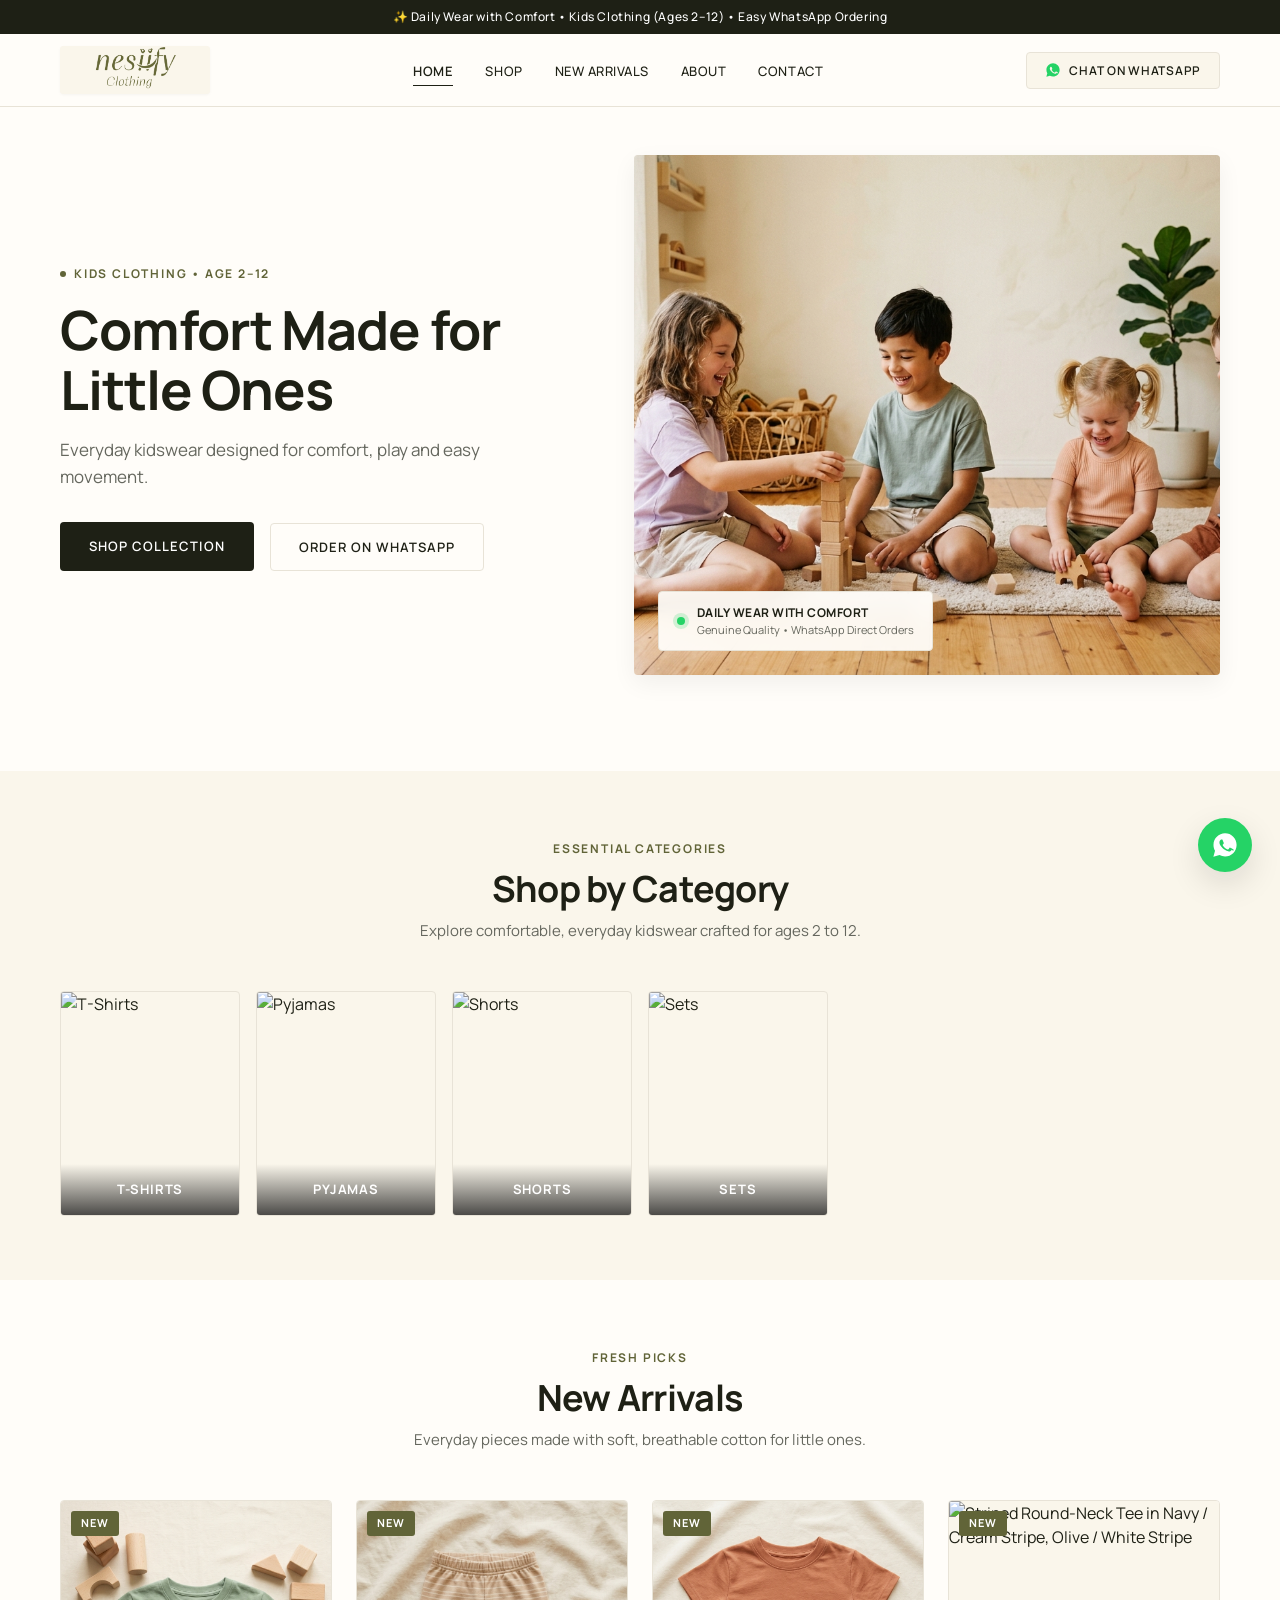
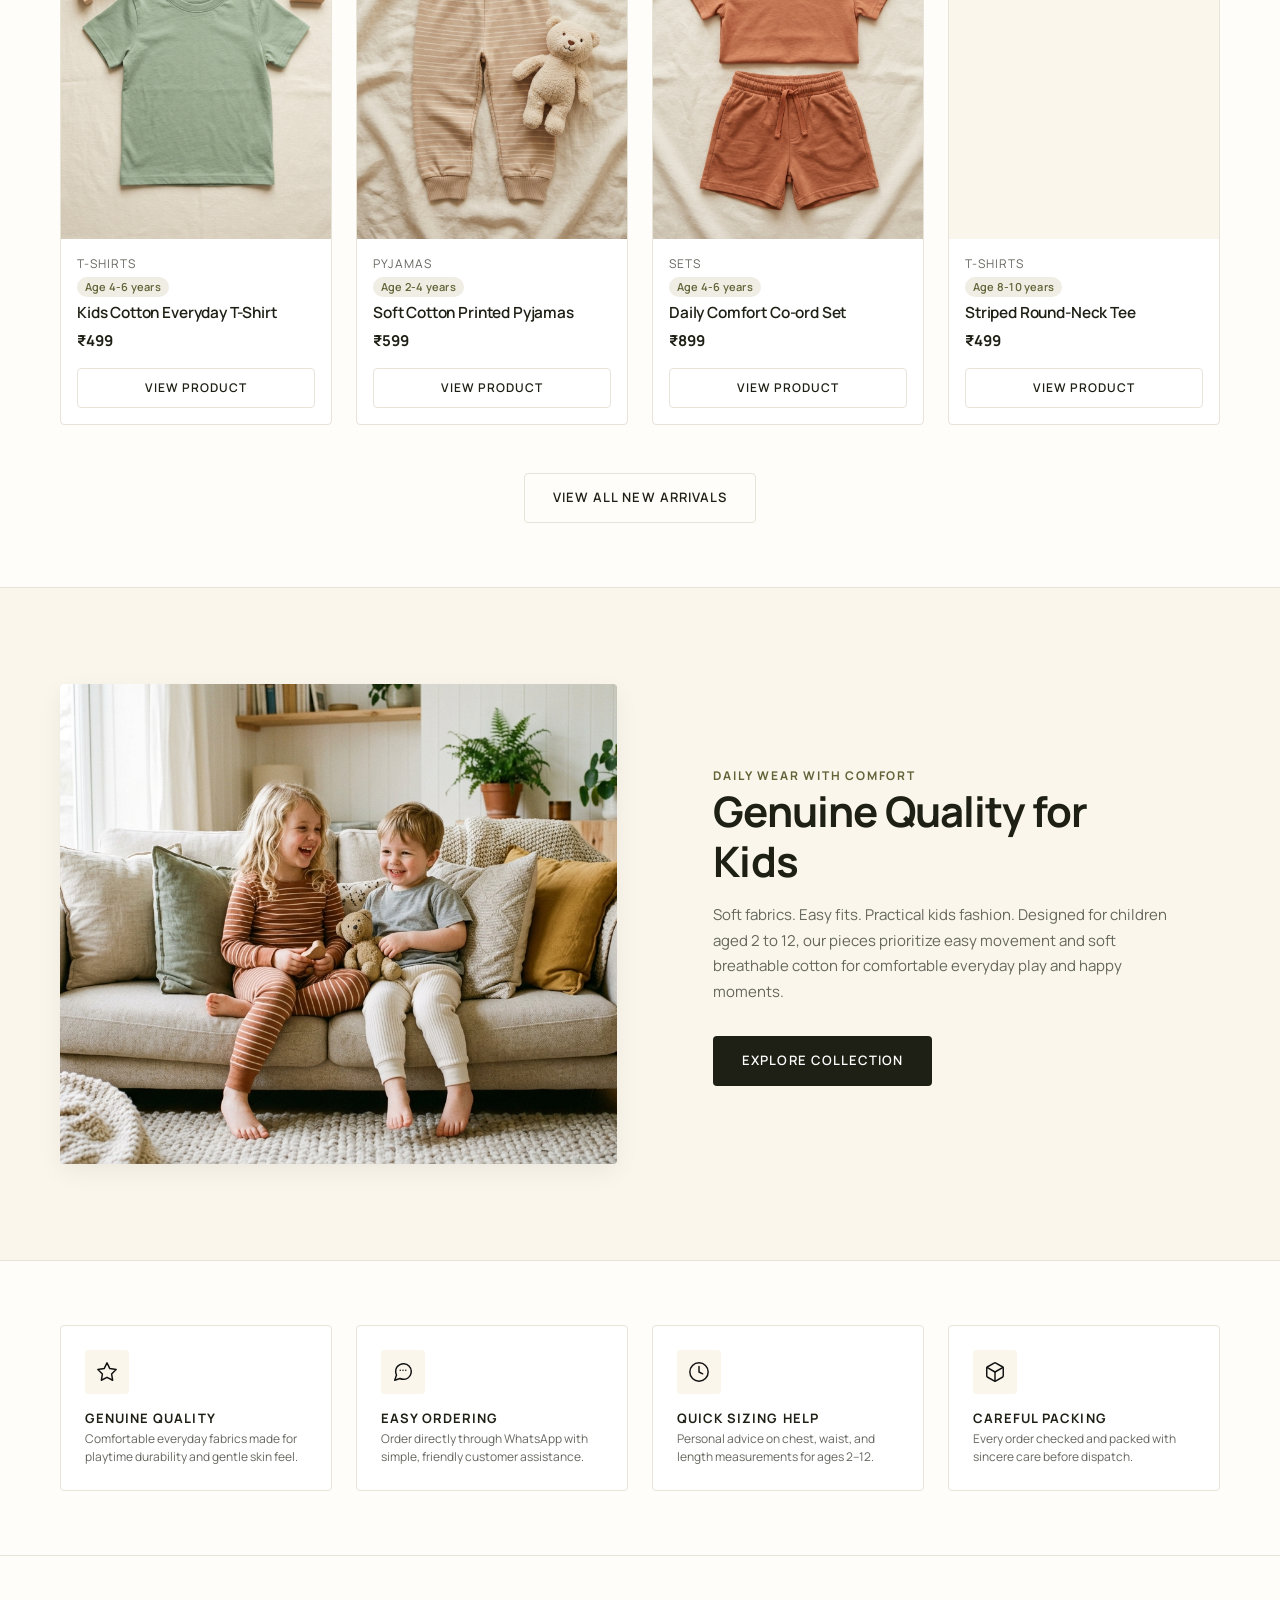
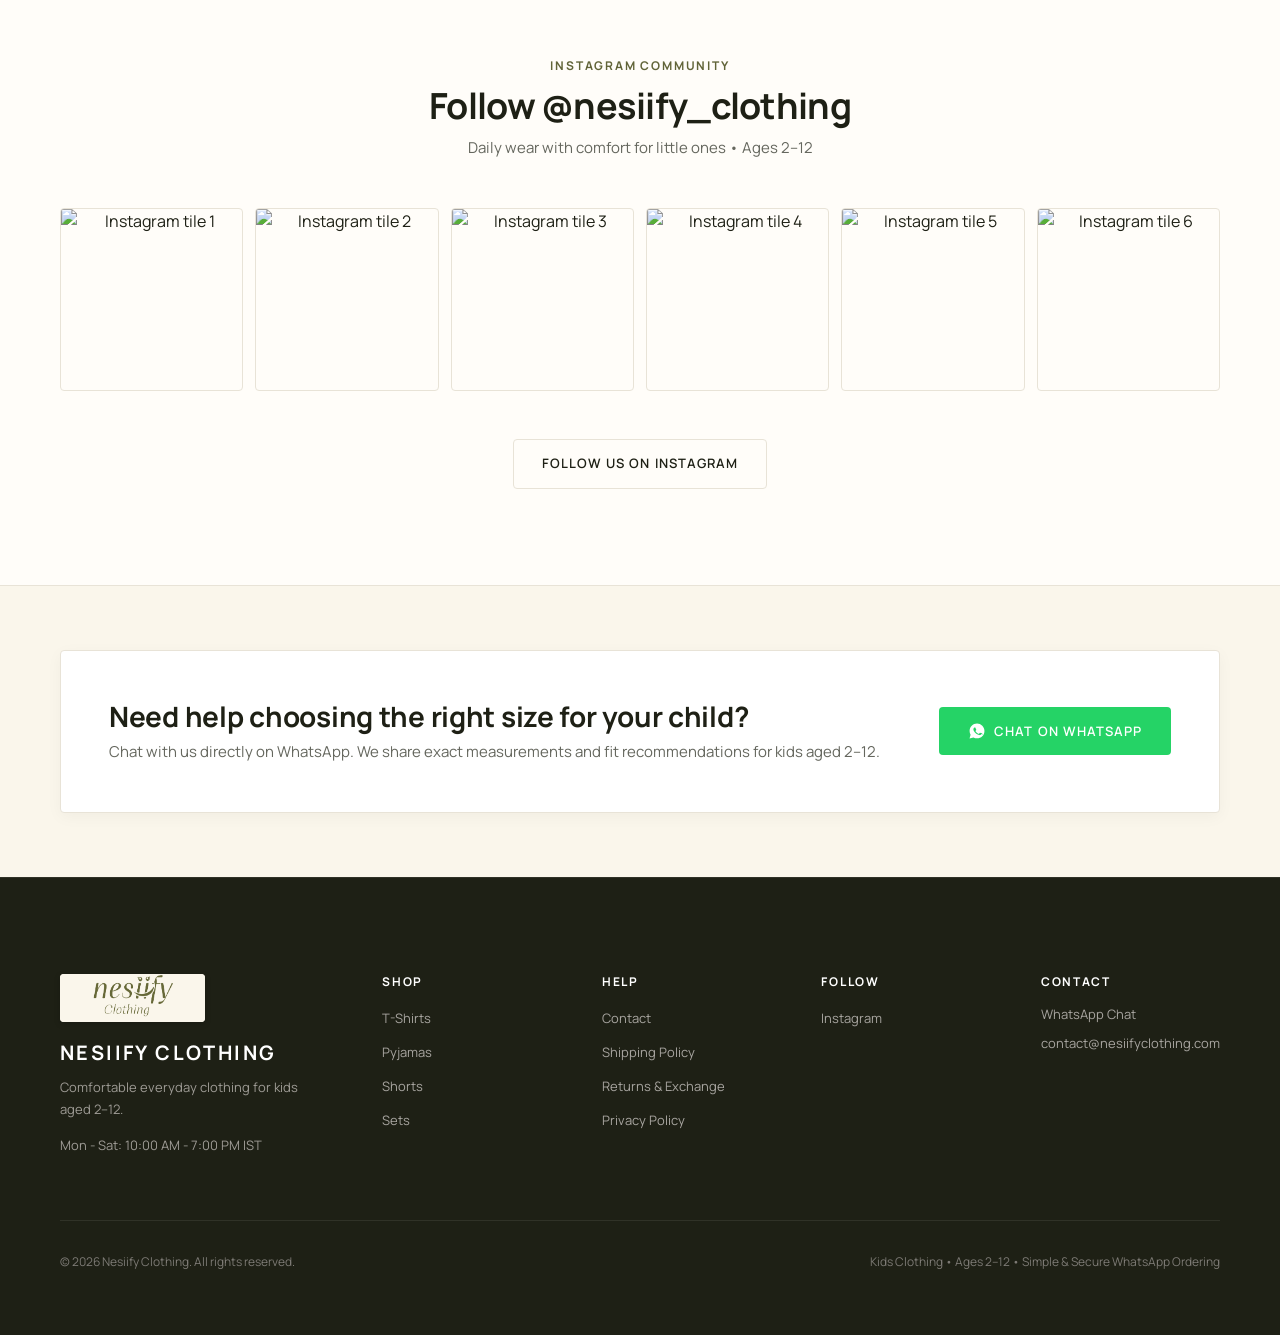
==== index.html @ 8a180c03 "Initial commit" ====
<!DOCTYPE html>
<html lang="en">
<head>
  <meta charset="UTF-8">
  <meta name="viewport" content="width=device-width, initial-scale=1.0">
  <title>Nesiify Clothing | Kids Clothing for Ages 2–12</title>
  <meta name="description" content="Comfortable everyday clothing for kids aged 2–12. Shop genuine quality T-Shirts, Pyjamas, Shorts, and Sets designed for comfort, play, and easy movement with direct WhatsApp ordering.">
  
  <!-- Open Graph -->
  <meta property="og:title" content="Nesiify Clothing | Kids Clothing for Ages 2–12">
  <meta property="og:description" content="Daily wear with comfort. Everyday kidswear designed for comfort, play and easy movement.">
  <meta property="og:type" content="website">
  
  <link rel="icon" type="image/jpeg" href="assets/logo/nesiify_logo.jpeg">

  <!-- Google Fonts: Manrope -->
  <link rel="preconnect" href="https://fonts.googleapis.com">
  <link rel="preconnect" href="https://fonts.gstatic.com" crossorigin>
  <link href="https://fonts.googleapis.com/css2?family=Manrope:wght@400;500;600;700;800&display=swap" rel="stylesheet">

  <!-- Stylesheets -->
  <link rel="stylesheet" href="css/variables.css">
  <link rel="stylesheet" href="css/global.css">
  <link rel="stylesheet" href="css/navbar.css">
  <link rel="stylesheet" href="css/hero.css">
  <link rel="stylesheet" href="css/products.css">
  <link rel="stylesheet" href="css/footer.css">
  <link rel="stylesheet" href="css/responsive.css">
</head>
<body>
  <!-- Accessibility Skip Link -->
  <a href="#mainContent" class="skip-link">Skip to main content</a>

  <!-- SECTION 1 — ANNOUNCEMENT BAR -->
  <aside class="announcement-bar" aria-label="Announcement">
    <span>✨ Daily Wear with Comfort &bull; Kids Clothing (Ages 2–12) &bull; Easy WhatsApp Ordering</span>
  </aside>

  <!-- SECTION 2 — NAVBAR -->
  <header class="site-header">
    <div class="container navbar">
      <a href="index.html" class="brand-logo" aria-label="Nesiify Clothing Home">
        <div class="brand-logo-wrapper">
          <img src="assets/logo/nesiify_logo.jpeg" alt="Nesiify Clothing Logo" class="brand-logo-img">
        </div>
      </a>

      <!-- Desktop Navigation Links -->
      <nav aria-label="Primary Navigation">
        <ul class="nav-links">
          <li><a href="index.html" class="nav-link is-active">Home</a></li>
          <li><a href="shop.html" class="nav-link">Shop</a></li>
          <li><a href="shop.html?category=new-arrivals" class="nav-link">New Arrivals</a></li>
          <li><a href="about.html" class="nav-link">About</a></li>
          <li><a href="contact.html" class="nav-link">Contact</a></li>
        </ul>
      </nav>

      <!-- Desktop WhatsApp Action Button -->
      <div class="nav-actions">
        <button type="button" class="nav-wa-btn btn-whatsapp-chat" data-whatsapp-msg="Hi! I would like to inquire about Nesiify Clothing kidswear collection." aria-label="Chat on WhatsApp">
          <svg viewBox="0 0 24 24" aria-hidden="true"><path d="M12.04 2c-5.46 0-9.91 4.45-9.91 9.91 0 1.75.46 3.45 1.32 4.95L2.05 22l5.25-1.38c1.45.79 3.08 1.21 4.74 1.21 5.46 0 9.91-4.45 9.91-9.91 0-2.65-1.03-5.14-2.9-7.01A9.816 9.816 0 0 0 12.04 2zm5.8 14.15c-.24.68-1.2 1.25-1.72 1.33-.48.07-1.1.1-3.21-.78-2.69-1.12-4.43-3.84-4.57-4.02-.13-.18-1.1-1.46-1.1-2.79 0-1.33.7-1.98.95-2.25.24-.26.54-.33.72-.33.18 0 .36 0 .52.01.17.01.4.06.61.56.24.58.82 2 .89 2.15.07.15.11.33.02.53-.1.19-.15.31-.3.48-.15.18-.31.39-.44.52-.15.15-.31.31-.13.62.18.31.78 1.29 1.68 2.09 1.15 1.03 2.13 1.35 2.43 1.5.3.15.48.13.66-.08.18-.21.78-.91.99-1.22.21-.31.42-.26.7-.16.29.1 1.83.86 2.14 1.02.31.15.52.23.6.36.07.12.07.72-.17 1.4z"/></svg>
          <span>Chat on WhatsApp</span>
        </button>

        <!-- Mobile Hamburger Toggle Button -->
        <button type="button" class="mobile-menu-toggle" aria-label="Open mobile menu" aria-expanded="false">
          <span class="hamburger-line"></span>
          <span class="hamburger-line"></span>
          <span class="hamburger-line"></span>
        </button>
      </div>
    </div>
  </header>

  <!-- Mobile Drawer Overlay & Menu -->
  <div class="mobile-drawer-overlay"></div>
  <div class="mobile-drawer" role="dialog" aria-modal="true" aria-label="Mobile Navigation">
    <div class="mobile-drawer-header">
      <div class="brand-logo-wrapper">
        <img src="assets/logo/nesiify_logo.jpeg" alt="Nesiify Clothing Logo" class="brand-logo-img">
      </div>
      <button type="button" class="mobile-drawer-close" aria-label="Close menu">&times;</button>
    </div>
    <ul class="mobile-nav-links">
      <li><a href="index.html" class="mobile-nav-link is-active">Home</a></li>
      <li><a href="shop.html" class="mobile-nav-link">Shop Collection</a></li>
      <li><a href="shop.html?category=new-arrivals" class="mobile-nav-link">New Arrivals</a></li>
      <li><a href="about.html" class="mobile-nav-link">About Us</a></li>
      <li><a href="contact.html" class="mobile-nav-link">Contact</a></li>
      <li><a href="policies/shipping.html" class="mobile-nav-link" style="font-size: 14px; color: var(--color-text-secondary);">Shipping Policy</a></li>
      <li><a href="policies/returns.html" class="mobile-nav-link" style="font-size: 14px; color: var(--color-text-secondary);">Returns & Exchanges</a></li>
    </ul>
    <div class="mobile-drawer-footer">
      <button type="button" class="btn btn-whatsapp btn-whatsapp-chat" style="width: 100%;" data-whatsapp-msg="Hi! I have a question about Nesiify Clothing kidswear collection.">
        <svg viewBox="0 0 24 24" aria-hidden="true" style="width:18px;height:18px;fill:currentColor;"><path d="M12.04 2c-5.46 0-9.91 4.45-9.91 9.91 0 1.75.46 3.45 1.32 4.95L2.05 22l5.25-1.38c1.45.79 3.08 1.21 4.74 1.21 5.46 0 9.91-4.45 9.91-9.91 0-2.65-1.03-5.14-2.9-7.01A9.816 9.816 0 0 0 12.04 2zm5.8 14.15c-.24.68-1.2 1.25-1.72 1.33-.48.07-1.1.1-3.21-.78-2.69-1.12-4.43-3.84-4.57-4.02-.13-.18-1.1-1.46-1.1-2.79 0-1.33.7-1.98.95-2.25.24-.26.54-.33.72-.33.18 0 .36 0 .52.01.17.01.4.06.61.56.24.58.82 2 .89 2.15.07.15.11.33.02.53-.1.19-.15.31-.3.48-.15.18-.31.39-.44.52-.15.15-.31.31-.13.62.18.31.78 1.29 1.68 2.09 1.15 1.03 2.13 1.35 2.43 1.5.3.15.48.13.66-.08.18-.21.78-.91.99-1.22.21-.31.42-.26.7-.16.29.1 1.83.86 2.14 1.02.31.15.52.23.6.36.07.12.07.72-.17 1.4z"/></svg>
        <span>CHAT ON WHATSAPP</span>
      </button>
    </div>
  </div>

  <main id="mainContent" class="main-content">
    <!-- SECTION 3 — HERO -->
    <section class="hero-section">
      <div class="container hero-grid">
        <div class="hero-content">
          <div class="hero-tag">
            <span class="hero-tag-dot"></span>
            <span>Kids Clothing &bull; Age 2–12</span>
          </div>
          <h1 class="hero-title">Comfort Made for Little Ones</h1>
          <p class="hero-subtitle">Everyday kidswear designed for comfort, play and easy movement.</p>
          <div class="hero-cta-group">
            <a href="shop.html" class="btn btn-primary" id="heroShopBtn">SHOP COLLECTION</a>
            <button type="button" class="btn btn-secondary btn-whatsapp-chat" data-whatsapp-msg="Hi! I am interested in Nesiify Clothing kidswear collection and would love to check availability." id="heroWhatsAppBtn">ORDER ON WHATSAPP</button>
          </div>
        </div>
        <div class="hero-image-wrapper">
          <img src="assets/banners/hero-banner.jpg" alt="Happy kids wearing comfortable everyday cotton clothing" width="800" height="520">
          <div class="hero-badge-overlay">
            <span class="badge-dot"></span>
            <div>
              <div class="badge-text-bold">Daily Wear with Comfort</div>
              <div class="badge-text-sub">Genuine Quality &bull; WhatsApp Direct Orders</div>
            </div>
          </div>
        </div>
      </div>
    </section>

    <!-- SECTION 4 — SHOP BY CATEGORY -->
    <section class="section section-secondary" id="categoriesSection">
      <div class="container">
        <div class="section-header">
          <span class="section-tag">Essential Categories</span>
          <h2 class="section-title">Shop by Category</h2>
          <p class="section-subtitle">Explore comfortable, everyday kidswear crafted for ages 2 to 12.</p>
        </div>
        <div class="category-grid">
          <a href="shop.html?category=t-shirts" class="category-card" aria-label="Shop T-Shirts">
            <img src="assets/categories/t-shirts.svg" alt="T-Shirts" loading="lazy" width="300" height="375">
            <div class="category-card-overlay">
              <span class="category-card-title">T-Shirts</span>
            </div>
          </a>
          <a href="shop.html?category=pyjamas" class="category-card" aria-label="Shop Pyjamas">
            <img src="assets/categories/pyjamas.svg" alt="Pyjamas" loading="lazy" width="300" height="375">
            <div class="category-card-overlay">
              <span class="category-card-title">Pyjamas</span>
            </div>
          </a>
          <a href="shop.html?category=shorts" class="category-card" aria-label="Shop Shorts">
            <img src="assets/categories/shorts.svg" alt="Shorts" loading="lazy" width="300" height="375">
            <div class="category-card-overlay">
              <span class="category-card-title">Shorts</span>
            </div>
          </a>
          <a href="shop.html?category=sets" class="category-card" aria-label="Shop Sets">
            <img src="assets/categories/sets.svg" alt="Sets" loading="lazy" width="300" height="375">
            <div class="category-card-overlay">
              <span class="category-card-title">Sets</span>
            </div>
          </a>
        </div>
      </div>
    </section>

    <!-- SECTION 5 — NEW ARRIVALS -->
    <section class="section" id="newArrivalsSection">
      <div class="container">
        <div class="section-header">
          <span class="section-tag">Fresh Picks</span>
          <h2 class="section-title">New Arrivals</h2>
          <p class="section-subtitle">Everyday pieces made with soft, breathable cotton for little ones.</p>
        </div>
        <div class="products-grid" id="homeNewArrivalsGrid">
          <!-- Dynamically populated from products.json -->
        </div>
        <div style="text-align: center; margin-top: var(--space-2xl);">
          <a href="shop.html?category=new-arrivals" class="btn btn-secondary">VIEW ALL NEW ARRIVALS</a>
        </div>
      </div>
    </section>

    <!-- SECTION 6 — FEATURED COLLECTION -->
    <section class="featured-collection-section">
      <div class="container featured-editorial-grid">
        <div class="featured-image-container">
          <img src="assets/banners/featured-banner.jpg" alt="Children relaxing comfortably in cozy cotton kidswear" loading="lazy" width="700" height="480">
        </div>
        <div class="featured-content">
          <span class="featured-tag">Daily Wear with Comfort</span>
          <h2 class="featured-title">Genuine Quality for Kids</h2>
          <p class="featured-desc">Soft fabrics. Easy fits. Practical kids fashion. Designed for children aged 2 to 12, our pieces prioritize easy movement and soft breathable cotton for comfortable everyday play and happy moments.</p>
          <a href="shop.html" class="btn btn-primary">EXPLORE COLLECTION</a>
        </div>
      </div>
    </section>

    <!-- SECTION 7 — WHY CHOOSE US -->
    <section class="benefits-section">
      <div class="container">
        <div class="benefits-grid">
          <div class="benefit-card">
            <div class="benefit-icon-wrapper">
              <img src="assets/icons/quality.svg" alt="Quality icon" loading="lazy" width="22" height="22">
            </div>
            <h3 class="benefit-title">GENUINE QUALITY</h3>
            <p class="benefit-text">Comfortable everyday fabrics made for playtime durability and gentle skin feel.</p>
          </div>
          <div class="benefit-card">
            <div class="benefit-icon-wrapper">
              <img src="assets/icons/ordering.svg" alt="Easy ordering icon" loading="lazy" width="22" height="22">
            </div>
            <h3 class="benefit-title">EASY ORDERING</h3>
            <p class="benefit-text">Order directly through WhatsApp with simple, friendly customer assistance.</p>
          </div>
          <div class="benefit-card">
            <div class="benefit-icon-wrapper">
              <img src="assets/icons/response.svg" alt="Fast response icon" loading="lazy" width="22" height="22">
            </div>
            <h3 class="benefit-title">QUICK SIZING HELP</h3>
            <p class="benefit-text">Personal advice on chest, waist, and length measurements for ages 2–12.</p>
          </div>
          <div class="benefit-card">
            <div class="benefit-icon-wrapper">
              <img src="assets/icons/packing.svg" alt="Careful packing icon" loading="lazy" width="22" height="22">
            </div>
            <h3 class="benefit-title">CAREFUL PACKING</h3>
            <p class="benefit-text">Every order checked and packed with sincere care before dispatch.</p>
          </div>
        </div>
      </div>
    </section>

    <!-- SECTION 8 — INSTAGRAM -->
    <section class="instagram-section">
      <div class="container">
        <div class="section-header">
          <span class="section-tag">Instagram Community</span>
          <h2 class="section-title">Follow @nesiify_clothing</h2>
          <p class="section-subtitle">Daily wear with comfort for little ones &bull; Ages 2–12</p>
        </div>
        <div class="instagram-grid">
          <a href="#" class="instagram-item" data-config="instagramUrl" aria-label="Instagram post 1">
            <img src="assets/instagram/ig-1.jpg" alt="Instagram tile 1" loading="lazy" width="200" height="200">
            <div class="instagram-overlay">
              <svg viewBox="0 0 24 24" fill="none" stroke="currentColor" stroke-width="2"><rect x="2" y="2" width="20" height="20" rx="5"/><circle cx="12" cy="12" r="4"/><circle cx="17.5" cy="6.5" r="1.5"/></svg>
            </div>
          </a>
          <a href="#" class="instagram-item" data-config="instagramUrl" aria-label="Instagram post 2">
            <img src="assets/instagram/ig-2.jpg" alt="Instagram tile 2" loading="lazy" width="200" height="200">
            <div class="instagram-overlay">
              <svg viewBox="0 0 24 24" fill="none" stroke="currentColor" stroke-width="2"><rect x="2" y="2" width="20" height="20" rx="5"/><circle cx="12" cy="12" r="4"/><circle cx="17.5" cy="6.5" r="1.5"/></svg>
            </div>
          </a>
          <a href="#" class="instagram-item" data-config="instagramUrl" aria-label="Instagram post 3">
            <img src="assets/instagram/ig-3.jpg" alt="Instagram tile 3" loading="lazy" width="200" height="200">
            <div class="instagram-overlay">
              <svg viewBox="0 0 24 24" fill="none" stroke="currentColor" stroke-width="2"><rect x="2" y="2" width="20" height="20" rx="5"/><circle cx="12" cy="12" r="4"/><circle cx="17.5" cy="6.5" r="1.5"/></svg>
            </div>
          </a>
          <a href="#" class="instagram-item" data-config="instagramUrl" aria-label="Instagram post 4">
            <img src="assets/instagram/ig-4.jpg" alt="Instagram tile 4" loading="lazy" width="200" height="200">
            <div class="instagram-overlay">
              <svg viewBox="0 0 24 24" fill="none" stroke="currentColor" stroke-width="2"><rect x="2" y="2" width="20" height="20" rx="5"/><circle cx="12" cy="12" r="4"/><circle cx="17.5" cy="6.5" r="1.5"/></svg>
            </div>
          </a>
          <a href="#" class="instagram-item" data-config="instagramUrl" aria-label="Instagram post 5">
            <img src="assets/instagram/ig-5.jpg" alt="Instagram tile 5" loading="lazy" width="200" height="200">
            <div class="instagram-overlay">
              <svg viewBox="0 0 24 24" fill="none" stroke="currentColor" stroke-width="2"><rect x="2" y="2" width="20" height="20" rx="5"/><circle cx="12" cy="12" r="4"/><circle cx="17.5" cy="6.5" r="1.5"/></svg>
            </div>
          </a>
          <a href="#" class="instagram-item" data-config="instagramUrl" aria-label="Instagram post 6">
            <img src="assets/instagram/ig-6.jpg" alt="Instagram tile 6" loading="lazy" width="200" height="200">
            <div class="instagram-overlay">
              <svg viewBox="0 0 24 24" fill="none" stroke="currentColor" stroke-width="2"><rect x="2" y="2" width="20" height="20" rx="5"/><circle cx="12" cy="12" r="4"/><circle cx="17.5" cy="6.5" r="1.5"/></svg>
            </div>
          </a>
        </div>
        <div>
          <a href="#" class="btn btn-secondary" data-config="instagramUrl">FOLLOW US ON INSTAGRAM</a>
        </div>
      </div>
    </section>

    <!-- SECTION 9 — WHATSAPP CTA -->
    <section class="whatsapp-cta-section">
      <div class="container">
        <div class="whatsapp-cta-box">
          <div class="whatsapp-cta-content">
            <h2>Need help choosing the right size for your child?</h2>
            <p>Chat with us directly on WhatsApp. We share exact measurements and fit recommendations for kids aged 2–12.</p>
          </div>
          <button type="button" class="btn btn-whatsapp btn-whatsapp-chat" data-whatsapp-msg="Hi! I need help choosing the right size for my child.">
            <svg viewBox="0 0 24 24" aria-hidden="true"><path d="M12.04 2c-5.46 0-9.91 4.45-9.91 9.91 0 1.75.46 3.45 1.32 4.95L2.05 22l5.25-1.38c1.45.79 3.08 1.21 4.74 1.21 5.46 0 9.91-4.45 9.91-9.91 0-2.65-1.03-5.14-2.9-7.01A9.816 9.816 0 0 0 12.04 2zm5.8 14.15c-.24.68-1.2 1.25-1.72 1.33-.48.07-1.1.1-3.21-.78-2.69-1.12-4.43-3.84-4.57-4.02-.13-.18-1.1-1.46-1.1-2.79 0-1.33.7-1.98.95-2.25.24-.26.54-.33.72-.33.18 0 .36 0 .52.01.17.01.4.06.61.56.24.58.82 2 .89 2.15.07.15.11.33.02.53-.1.19-.15.31-.3.48-.15.18-.31.39-.44.52-.15.15-.31.31-.13.62.18.31.78 1.29 1.68 2.09 1.15 1.03 2.13 1.35 2.43 1.5.3.15.48.13.66-.08.18-.21.78-.91.99-1.22.21-.31.42-.26.7-.16.29.1 1.83.86 2.14 1.02.31.15.52.23.6.36.07.12.07.72-.17 1.4z"/></svg>
            <span>CHAT ON WHATSAPP</span>
          </button>
        </div>
      </div>
    </section>
  </main>

  <!-- SECTION 10 — FOOTER -->
  <footer class="site-footer">
    <div class="container">
      <div class="footer-grid">
        <div class="footer-col-brand">
          <div class="footer-logo-wrapper">
            <img src="assets/logo/nesiify_logo.jpeg" alt="Nesiify Clothing Logo" class="footer-logo-img">
          </div>
          <div class="footer-brand-title">Nesiify Clothing</div>
          <p class="footer-brand-desc">Comfortable everyday clothing for kids aged 2–12.</p>
          <div class="footer-contact-item">
            <span style="font-size: 13px; color: #9E9B95;" data-config="businessHours">Mon - Sat: 10:00 AM - 7:00 PM IST</span>
          </div>
        </div>

        <div>
          <h4 class="footer-heading">SHOP</h4>
          <ul class="footer-links">
            <li><a href="shop.html?category=t-shirts" class="footer-link">T-Shirts</a></li>
            <li><a href="shop.html?category=pyjamas" class="footer-link">Pyjamas</a></li>
            <li><a href="shop.html?category=shorts" class="footer-link">Shorts</a></li>
            <li><a href="shop.html?category=sets" class="footer-link">Sets</a></li>
          </ul>
        </div>

        <div>
          <h4 class="footer-heading">HELP</h4>
          <ul class="footer-links">
            <li><a href="contact.html" class="footer-link">Contact</a></li>
            <li><a href="policies/shipping.html" class="footer-link">Shipping Policy</a></li>
            <li><a href="policies/returns.html" class="footer-link">Returns & Exchange</a></li>
            <li><a href="policies/privacy.html" class="footer-link">Privacy Policy</a></li>
          </ul>
        </div>

        <div>
          <h4 class="footer-heading">FOLLOW</h4>
          <ul class="footer-links">
            <li><a href="#" class="footer-link" data-config="instagramUrl">Instagram</a></li>
          </ul>
        </div>

        <div>
          <h4 class="footer-heading">CONTACT</h4>
          <ul class="footer-links">
            <li class="footer-contact-item">
              <a href="#" class="footer-link btn-whatsapp-chat" data-whatsapp-msg="Hi! I would like to inquire about Nesiify Clothing.">WhatsApp Chat</a>
            </li>
            <li class="footer-contact-item">
              <a href="#" class="footer-link" data-config="email">contact@nesiifyclothing.com</a>
            </li>
          </ul>
        </div>
      </div>

      <div class="footer-bottom">
        <div>&copy; <span data-config="copyrightYear">2026</span> Nesiify Clothing. All rights reserved.</div>
        <div>Kids Clothing &bull; Ages 2–12 &bull; Simple & Secure WhatsApp Ordering</div>
      </div>
    </div>
  </footer>

  <!-- Mobile Fixed Bottom Navigation Bar -->
  <nav class="bottom-nav-bar" aria-label="Mobile Navigation Bar">
    <div class="bottom-nav-grid">
      <a href="index.html" class="bottom-nav-item is-active">
        <svg viewBox="0 0 24 24" fill="none" stroke="currentColor" stroke-width="2"><path d="M3 9l9-7 9 7v11a2 2 0 0 1-2 2H5a2 2 0 0 1-2-2z"/><polyline points="9 22 9 12 15 12 15 22"/></svg>
        <span>Home</span>
      </a>
      <a href="shop.html" class="bottom-nav-item">
        <svg viewBox="0 0 24 24" fill="none" stroke="currentColor" stroke-width="2"><rect x="3" y="3" width="7" height="7"/><rect x="14" y="3" width="7" height="7"/><rect x="14" y="14" width="7" height="7"/><rect x="3" y="14" width="7" height="7"/></svg>
        <span>Shop</span>
      </a>
      <a href="#" class="bottom-nav-item is-wa btn-whatsapp-chat" data-whatsapp-msg="Hi! I am browsing Nesiify Clothing kidswear collection." aria-label="WhatsApp Chat">
        <svg viewBox="0 0 24 24" fill="currentColor"><path d="M12.04 2c-5.46 0-9.91 4.45-9.91 9.91 0 1.75.46 3.45 1.32 4.95L2.05 22l5.25-1.38c1.45.79 3.08 1.21 4.74 1.21 5.46 0 9.91-4.45 9.91-9.91 0-2.65-1.03-5.14-2.9-7.01A9.816 9.816 0 0 0 12.04 2zm5.8 14.15c-.24.68-1.2 1.25-1.72 1.33-.48.07-1.1.1-3.21-.78-2.69-1.12-4.43-3.84-4.57-4.02-.13-.18-1.1-1.46-1.1-2.79 0-1.33.7-1.98.95-2.25.24-.26.54-.33.72-.33.18 0 .36 0 .52.01.17.01.4.06.61.56.24.58.82 2 .89 2.15.07.15.11.33.02.53-.1.19-.15.31-.3.48-.15.18-.31.39-.44.52-.15.15-.31.31-.13.62.18.31.78 1.29 1.68 2.09 1.15 1.03 2.13 1.35 2.43 1.5.3.15.48.13.66-.08.18-.21.78-.91.99-1.22.21-.31.42-.26.7-.16.29.1 1.83.86 2.14 1.02.31.15.52.23.6.36.07.12.07.72-.17 1.4z"/></svg>
        <span>WhatsApp</span>
      </a>
      <a href="#" class="bottom-nav-item" data-trigger-mobile-menu aria-label="Open menu">
        <svg viewBox="0 0 24 24" fill="none" stroke="currentColor" stroke-width="2"><line x1="3" y1="12" x2="21" y2="12"/><line x1="3" y1="6" x2="21" y2="6"/><line x1="3" y1="18" x2="21" y2="18"/></svg>
        <span>Menu</span>
      </a>
    </div>
  </nav>

  <!-- Floating WhatsApp Button -->
  <a href="#" class="floating-whatsapp" aria-label="Direct WhatsApp Chat">
    <svg viewBox="0 0 24 24" aria-hidden="true"><path d="M12.04 2c-5.46 0-9.91 4.45-9.91 9.91 0 1.75.46 3.45 1.32 4.95L2.05 22l5.25-1.38c1.45.79 3.08 1.21 4.74 1.21 5.46 0 9.91-4.45 9.91-9.91 0-2.65-1.03-5.14-2.9-7.01A9.816 9.816 0 0 0 12.04 2zm5.8 14.15c-.24.68-1.2 1.25-1.72 1.33-.48.07-1.1.1-3.21-.78-2.69-1.12-4.43-3.84-4.57-4.02-.13-.18-1.1-1.46-1.1-2.79 0-1.33.7-1.98.95-2.25.24-.26.54-.33.72-.33.18 0 .36 0 .52.01.17.01.4.06.61.56.24.58.82 2 .89 2.15.07.15.11.33.02.53-.1.19-.15.31-.3.48-.15.18-.31.39-.44.52-.15.15-.31.31-.13.62.18.31.78 1.29 1.68 2.09 1.15 1.03 2.13 1.35 2.43 1.5.3.15.48.13.66-.08.18-.21.78-.91.99-1.22.21-.31.42-.26.7-.16.29.1 1.83.86 2.14 1.02.31.15.52.23.6.36.07.12.07.72-.17 1.4z"/></svg>
  </a>

  <!-- JavaScript Modules -->
  <script src="js/config.js"></script>
  <script src="js/products.js"></script>
  <script src="js/whatsapp.js"></script>
  <script src="js/navbar.js"></script>
  <script src="js/main.js"></script>
  <script>
    // Initialize New Arrivals on Homepage
    document.addEventListener('DOMContentLoaded', async () => {
      const grid = document.getElementById('homeNewArrivalsGrid');
      if (!grid) return;
      try {
        const arrivals = await getNewArrivals(4);
        grid.innerHTML = arrivals.map(p => renderProductCard(p)).join('');
      } catch (e) {
        grid.innerHTML = '<div style="grid-column: 1/-1; text-align: center; color: var(--color-text-secondary);"><p>Products are temporarily unavailable. Please try again shortly.</p></div>';
      }
    });
  </script>
</body>
</html>
---- css/variables.css ----
/* ===================================================
   DESIGN TOKENS & SYSTEM VARIABLES
   =================================================== */

:root {
  /* Color Palette - Nesiify Clothing Brand Guidelines */
  --color-primary-dark: #1E2015;
  --color-brand-olive: #616438;
  --color-brand-olive-dark: #4B4E26;
  --color-bg-main: #FFFDF9;
  --color-bg-secondary: #FAF6EB;
  --color-accent: #616438;
  --color-accent-hover: #4B4E26;
  --color-text-main: #1E2015;
  --color-text-secondary: #65675E;
  --color-border: #E8E3D7;
  --color-white: #FFFFFF;
  --color-whatsapp: #25D366;
  --color-whatsapp-dark: #1EBE5D;
  --color-error: #D9534F;
  --color-error-bg: #FDF2F2;

  /* Typography */
  --font-primary: 'Manrope', -apple-system, BlinkMacSystemFont, 'Segoe UI', Roboto, sans-serif;
  
  /* Font Sizes */
  --font-size-xs: 12px;
  --font-size-sm: 13px;
  --font-size-base: 15px;
  --font-size-md: 17px;
  --font-size-lg: 20px;
  --font-size-xl: 26px;
  --font-size-2xl: 34px;
  --font-size-3xl: 44px;
  --font-size-4xl: 56px;

  /* Font Weights */
  --weight-regular: 400;
  --weight-medium: 500;
  --weight-semibold: 600;
  --weight-bold: 700;

  /* Spacing */
  --space-2xs: 4px;
  --space-xs: 8px;
  --space-sm: 12px;
  --space-md: 16px;
  --space-lg: 24px;
  --space-xl: 32px;
  --space-2xl: 48px;
  --space-3xl: 64px;
  --space-4xl: 96px;

  /* Layout */
  --container-max: 1200px;
  --container-pad: 20px;
  --header-height: 72px;
  --announcement-height: 38px;
  --bottom-nav-height: 64px;

  /* Component Radiuses - Clean minimal 4-6px */
  --radius-xs: 3px;
  --radius-sm: 4px;
  --radius-md: 6px;
  --radius-pill: 9999px;

  /* Aspect Ratios */
  --product-aspect-ratio: 4 / 5;

  /* Transitions */
  --transition-fast: 0.18s ease;
  --transition-smooth: 0.3s cubic-bezier(0.16, 1, 0.3, 1);

  /* Elevation */
  --shadow-subtle: 0 4px 16px rgba(17, 17, 17, 0.04);
  --shadow-card: 0 8px 24px rgba(17, 17, 17, 0.06);
  --shadow-float: 0 12px 32px rgba(17, 17, 17, 0.12);
}
---- css/global.css ----
/* ===================================================
   GLOBAL STYLES & FOUNDATIONS
   =================================================== */

*, *::before, *::after {
  box-sizing: border-box;
  margin: 0;
  padding: 0;
}

html {
  font-family: var(--font-primary);
  font-size: 16px;
  line-height: 1.5;
  color: var(--color-text-main);
  background-color: var(--color-bg-main);
  -webkit-font-smoothing: antialiased;
  -moz-osx-font-smoothing: grayscale;
  scroll-behavior: smooth;
}

body {
  min-height: 100vh;
  display: flex;
  flex-direction: column;
  background-color: var(--color-bg-main);
  color: var(--color-text-main);
  overflow-x: hidden;
}

/* Accessibility skip link */
.skip-link {
  position: absolute;
  top: -100px;
  left: 16px;
  padding: 10px 18px;
  background-color: var(--color-primary-dark);
  color: var(--color-white);
  z-index: 9999;
  text-decoration: none;
  border-radius: var(--radius-sm);
  font-size: var(--font-size-sm);
  font-weight: var(--weight-medium);
  transition: top var(--transition-fast);
}
.skip-link:focus {
  top: 16px;
}

/* Base Typography */
h1, h2, h3, h4, h5, h6 {
  color: var(--color-primary-dark);
  font-weight: var(--weight-semibold);
  letter-spacing: -0.01em;
  line-height: 1.25;
}

p {
  color: var(--color-text-secondary);
  line-height: 1.6;
}

a {
  color: inherit;
  text-decoration: none;
  transition: color var(--transition-fast);
}

img {
  max-width: 100%;
  height: auto;
  display: block;
}

button {
  font-family: inherit;
  cursor: pointer;
  border: none;
  background: none;
}

input, select, textarea {
  font-family: inherit;
  font-size: var(--font-size-base);
}

/* Focus States for Accessibility */
a:focus-visible,
button:focus-visible,
input:focus-visible,
select:focus-visible {
  outline: 2px solid var(--color-accent);
  outline-offset: 2px;
}

/* Layout Utilities */
.container {
  width: 100%;
  max-width: var(--container-max);
  margin-left: auto;
  margin-right: auto;
  padding-left: var(--container-pad);
  padding-right: var(--container-pad);
}

.section {
  padding-top: var(--space-3xl);
  padding-bottom: var(--space-3xl);
}

.section-secondary {
  background-color: var(--color-bg-secondary);
}

.section-header {
  text-align: center;
  max-width: 600px;
  margin: 0 auto var(--space-2xl) auto;
}

.section-tag {
  display: inline-block;
  font-size: var(--font-size-xs);
  font-weight: var(--weight-bold);
  letter-spacing: 0.15em;
  text-transform: uppercase;
  color: var(--color-accent);
  margin-bottom: var(--space-xs);
}

.section-title {
  font-size: clamp(24px, 3.5vw, 36px);
  color: var(--color-primary-dark);
  font-weight: var(--weight-bold);
  letter-spacing: -0.02em;
}

.section-subtitle {
  font-size: var(--font-size-base);
  color: var(--color-text-secondary);
  margin-top: var(--space-xs);
}

/* Buttons */
.btn {
  display: inline-flex;
  align-items: center;
  justify-content: center;
  gap: var(--space-xs);
  padding: 14px 28px;
  font-size: var(--font-size-sm);
  font-weight: var(--weight-semibold);
  letter-spacing: 0.08em;
  text-transform: uppercase;
  border-radius: var(--radius-sm);
  transition: all var(--transition-fast);
  text-decoration: none;
  white-space: nowrap;
  border: 1px solid transparent;
}

.btn-primary {
  background-color: var(--color-primary-dark);
  color: var(--color-white);
}
.btn-primary:hover {
  background-color: #262626;
  color: var(--color-white);
  transform: translateY(-1px);
}

.btn-secondary {
  background-color: transparent;
  color: var(--color-primary-dark);
  border-color: var(--color-border);
}
.btn-secondary:hover {
  background-color: var(--color-bg-secondary);
  border-color: var(--color-primary-dark);
}

.btn-accent {
  background-color: var(--color-accent);
  color: var(--color-white);
}
.btn-accent:hover {
  background-color: var(--color-accent-hover);
  color: var(--color-white);
}

/* Specific WhatsApp Action Button */
.btn-whatsapp {
  background-color: var(--color-whatsapp);
  color: var(--color-white);
}
.btn-whatsapp:hover {
  background-color: var(--color-whatsapp-dark);
  color: var(--color-white);
  box-shadow: 0 4px 14px rgba(37, 211, 102, 0.25);
  transform: translateY(-1px);
}
.btn-whatsapp svg {
  width: 18px;
  height: 18px;
  fill: currentColor;
}

/* Product Badges */
.badge {
  display: inline-flex;
  align-items: center;
  padding: 4px 10px;
  font-size: 11px;
  font-weight: var(--weight-bold);
  letter-spacing: 0.1em;
  text-transform: uppercase;
  border-radius: var(--radius-xs);
}

.badge-new {
  background-color: var(--color-accent);
  color: var(--color-white);
}

/* Validation Messages */
.form-message {
  padding: 10px 14px;
  border-radius: var(--radius-sm);
  font-size: var(--font-size-sm);
  margin-top: var(--space-sm);
  display: none;
}
.form-message.is-error {
  display: flex;
  align-items: center;
  gap: 8px;
  color: var(--color-error);
  background-color: var(--color-error-bg);
  border: 1px solid rgba(217, 83, 79, 0.2);
}

/* Empty State / Loading State */
.state-message {
  text-align: center;
  padding: var(--space-4xl) var(--space-md);
  max-width: 480px;
  margin: 0 auto;
}
.state-message h3 {
  font-size: var(--font-size-xl);
  margin-bottom: var(--space-xs);
}
.state-message p {
  margin-bottom: var(--space-lg);
}

/* Main Content Wrapper */
.main-content {
  flex: 1 0 auto;
}
---- css/navbar.css ----
/* ===================================================
   NAVBAR, ANNOUNCEMENT BAR, MOBILE & BOTTOM NAVIGATION
   =================================================== */

/* Announcement Bar */
.announcement-bar {
  background-color: var(--color-primary-dark);
  color: var(--color-white);
  font-size: var(--font-size-xs);
  font-weight: var(--weight-medium);
  letter-spacing: 0.05em;
  padding: 8px 16px;
  text-align: center;
  position: relative;
  z-index: 101;
}

.announcement-bar a {
  color: var(--color-white);
  text-decoration: underline;
  text-underline-offset: 3px;
}

/* Main Navbar */
.site-header {
  position: sticky;
  top: 0;
  left: 0;
  width: 100%;
  background-color: var(--color-bg-main);
  border-bottom: 1px solid var(--color-border);
  z-index: 100;
  transition: box-shadow var(--transition-fast), background-color var(--transition-fast);
}

.site-header.is-scrolled {
  box-shadow: var(--shadow-subtle);
  background-color: rgba(255, 253, 249, 0.96);
  backdrop-filter: blur(8px);
  -webkit-backdrop-filter: blur(8px);
}

.navbar {
  display: flex;
  align-items: center;
  justify-content: space-between;
  height: var(--header-height);
}

/* Brand Logo */
.brand-logo {
  display: inline-flex;
  align-items: center;
  text-decoration: none;
}

.brand-logo-wrapper {
  display: inline-flex;
  align-items: center;
  justify-content: center;
  height: 48px;
  width: 150px;
  overflow: hidden;
  border-radius: var(--radius-sm);
  background-color: #FAF6EB;
  box-shadow: 0 1px 3px rgba(0,0,0,0.04);
}

.brand-logo-img {
  height: 130px;
  width: auto;
  object-fit: cover;
  object-position: center;
  display: block;
}

.brand-logo .brand-name-text {
  position: relative;
  font-size: 20px;
  font-weight: var(--weight-bold);
  letter-spacing: 0.08em;
  color: var(--color-primary-dark);
}

/* Desktop Navigation Links */
.nav-links {
  display: flex;
  align-items: center;
  gap: var(--space-xl);
  list-style: none;
}

.nav-link {
  font-size: var(--font-size-sm);
  font-weight: var(--weight-medium);
  letter-spacing: 0.04em;
  text-transform: uppercase;
  color: var(--color-text-main);
  padding: 6px 0;
  position: relative;
}

.nav-link::after {
  content: '';
  position: absolute;
  bottom: 0;
  left: 0;
  width: 0;
  height: 1.5px;
  background-color: var(--color-primary-dark);
  transition: width var(--transition-fast);
}

.nav-link:hover::after,
.nav-link.is-active::after {
  width: 100%;
}

.nav-link.is-active {
  color: var(--color-primary-dark);
  font-weight: var(--weight-semibold);
}

/* Navbar Right Actions */
.nav-actions {
  display: flex;
  align-items: center;
  gap: var(--space-md);
}

.nav-wa-btn {
  display: inline-flex;
  align-items: center;
  gap: 8px;
  padding: 9px 18px;
  font-size: var(--font-size-xs);
  font-weight: var(--weight-semibold);
  letter-spacing: 0.06em;
  text-transform: uppercase;
  border-radius: var(--radius-sm);
  background-color: var(--color-bg-secondary);
  color: var(--color-primary-dark);
  border: 1px solid var(--color-border);
  transition: all var(--transition-fast);
}

.nav-wa-btn svg {
  width: 16px;
  height: 16px;
  fill: var(--color-whatsapp);
}

.nav-wa-btn:hover {
  background-color: var(--color-primary-dark);
  color: var(--color-white);
  border-color: var(--color-primary-dark);
}

/* Hamburger Toggle for Mobile */
.mobile-menu-toggle {
  display: none;
  flex-direction: column;
  justify-content: center;
  align-items: center;
  width: 44px;
  height: 44px;
  padding: 8px;
  border-radius: var(--radius-sm);
  background: transparent;
  cursor: pointer;
}

.hamburger-line {
  display: block;
  width: 22px;
  height: 2px;
  margin: 3px 0;
  background-color: var(--color-primary-dark);
  transition: transform var(--transition-fast), opacity var(--transition-fast);
}

.mobile-menu-toggle.is-open .hamburger-line:nth-child(1) {
  transform: translateY(8px) rotate(45deg);
}
.mobile-menu-toggle.is-open .hamburger-line:nth-child(2) {
  opacity: 0;
}
.mobile-menu-toggle.is-open .hamburger-line:nth-child(3) {
  transform: translateY(-8px) rotate(-45deg);
}

/* Mobile Drawer Overlay */
.mobile-drawer-overlay {
  position: fixed;
  top: 0;
  left: 0;
  width: 100%;
  height: 100%;
  background-color: rgba(17, 17, 17, 0.4);
  backdrop-filter: blur(2px);
  -webkit-backdrop-filter: blur(2px);
  z-index: 998;
  opacity: 0;
  visibility: hidden;
  transition: opacity var(--transition-fast), visibility var(--transition-fast);
}

.mobile-drawer-overlay.is-open {
  opacity: 1;
  visibility: visible;
}

/* Mobile Drawer */
.mobile-drawer {
  position: fixed;
  top: 0;
  right: -320px;
  width: 280px;
  height: 100%;
  background-color: var(--color-bg-main);
  box-shadow: var(--shadow-float);
  z-index: 999;
  display: flex;
  flex-direction: column;
  padding: var(--space-xl) var(--space-lg);
  transition: right var(--transition-smooth);
}

.mobile-drawer.is-open {
  right: 0;
}

.mobile-drawer-header {
  display: flex;
  align-items: center;
  justify-content: space-between;
  padding-bottom: var(--space-lg);
  border-bottom: 1px solid var(--color-border);
  margin-bottom: var(--space-lg);
}

.mobile-drawer-close {
  font-size: 24px;
  line-height: 1;
  color: var(--color-primary-dark);
  padding: 6px;
}

.mobile-nav-links {
  list-style: none;
  display: flex;
  flex-direction: column;
  gap: var(--space-md);
  margin-bottom: var(--space-xl);
}

.mobile-nav-link {
  font-size: var(--font-size-md);
  font-weight: var(--weight-medium);
  color: var(--color-primary-dark);
  display: block;
  padding: 8px 0;
}

.mobile-nav-link.is-active {
  color: var(--color-accent);
  font-weight: var(--weight-bold);
}

.mobile-drawer-footer {
  margin-top: auto;
  padding-top: var(--space-lg);
  border-top: 1px solid var(--color-border);
}

/* Mobile Bottom Navigation Bar */
.bottom-nav-bar {
  display: none; /* Shown via responsive.css on mobile */
  position: fixed;
  bottom: 0;
  left: 0;
  width: 100%;
  height: var(--bottom-nav-height);
  background-color: var(--color-bg-main);
  border-top: 1px solid var(--color-border);
  z-index: 900;
  padding: 6px 12px;
  box-shadow: 0 -4px 16px rgba(17, 17, 17, 0.05);
}

.bottom-nav-grid {
  display: grid;
  grid-template-columns: repeat(4, 1fr);
  height: 100%;
  align-items: center;
}

.bottom-nav-item {
  display: flex;
  flex-direction: column;
  align-items: center;
  justify-content: center;
  gap: 3px;
  font-size: 11px;
  font-weight: var(--weight-medium);
  color: var(--color-text-secondary);
  text-decoration: none;
  padding: 4px 0;
}

.bottom-nav-item svg {
  width: 20px;
  height: 20px;
}

.bottom-nav-item.is-active {
  color: var(--color-primary-dark);
  font-weight: var(--weight-bold);
}

.bottom-nav-item.is-wa {
  color: var(--color-whatsapp-dark);
  font-weight: var(--weight-bold);
}

.bottom-nav-item.is-wa svg {
  fill: var(--color-whatsapp);
}

/* Floating WhatsApp Button (Desktop / Tablet) */
.floating-whatsapp {
  position: fixed;
  bottom: 28px;
  right: 28px;
  width: 54px;
  height: 54px;
  border-radius: 50%;
  background-color: var(--color-whatsapp);
  color: var(--color-white);
  display: flex;
  align-items: center;
  justify-content: center;
  box-shadow: var(--shadow-float);
  z-index: 850;
  transition: transform var(--transition-fast), background-color var(--transition-fast);
  text-decoration: none;
}

.floating-whatsapp svg {
  width: 28px;
  height: 28px;
  fill: currentColor;
}

.floating-whatsapp:hover {
  background-color: var(--color-whatsapp-dark);
  transform: scale(1.08) translateY(-2px);
}
---- css/hero.css ----
/* ===================================================
   HERO, FEATURED EDITORIAL, BENEFITS, INSTAGRAM & CTAS
   =================================================== */

/* Hero Section */
.hero-section {
  position: relative;
  padding: var(--space-2xl) 0 var(--space-4xl) 0;
  background-color: var(--color-bg-main);
  overflow: hidden;
}

.hero-grid {
  display: grid;
  grid-template-columns: 1fr 1.15fr;
  align-items: center;
  gap: var(--space-3xl);
}

.hero-content {
  max-width: 520px;
}

.hero-tag {
  display: inline-flex;
  align-items: center;
  gap: 8px;
  font-size: var(--font-size-xs);
  font-weight: var(--weight-bold);
  letter-spacing: 0.15em;
  text-transform: uppercase;
  color: var(--color-accent);
  margin-bottom: var(--space-md);
}

.hero-tag-dot {
  width: 6px;
  height: 6px;
  background-color: var(--color-accent);
  border-radius: 50%;
}

.hero-title {
  font-size: clamp(34px, 4.5vw, 54px);
  line-height: 1.12;
  font-weight: var(--weight-bold);
  color: var(--color-primary-dark);
  margin-bottom: var(--space-md);
  letter-spacing: -0.02em;
}

.hero-subtitle {
  font-size: clamp(15px, 1.4vw, 17px);
  color: var(--color-text-secondary);
  line-height: 1.6;
  margin-bottom: var(--space-xl);
}

.hero-cta-group {
  display: flex;
  flex-wrap: wrap;
  gap: var(--space-md);
  align-items: center;
}

.hero-image-wrapper {
  position: relative;
  border-radius: var(--radius-sm);
  overflow: hidden;
  box-shadow: var(--shadow-card);
  background-color: var(--color-bg-secondary);
}

.hero-image-wrapper img {
  width: 100%;
  height: 520px;
  object-fit: cover;
  object-position: center top;
  transition: transform 0.6s ease;
}

.hero-image-wrapper:hover img {
  transform: scale(1.02);
}

.hero-badge-overlay {
  position: absolute;
  bottom: 24px;
  left: 24px;
  background-color: rgba(255, 253, 249, 0.94);
  backdrop-filter: blur(8px);
  -webkit-backdrop-filter: blur(8px);
  border: 1px solid var(--color-border);
  padding: 12px 18px;
  border-radius: var(--radius-sm);
  display: flex;
  align-items: center;
  gap: 12px;
}

.hero-badge-overlay .badge-dot {
  width: 8px;
  height: 8px;
  background-color: var(--color-whatsapp);
  border-radius: 50%;
  box-shadow: 0 0 0 4px rgba(37, 211, 102, 0.2);
}

.hero-badge-overlay .badge-text-bold {
  font-size: var(--font-size-xs);
  font-weight: var(--weight-bold);
  color: var(--color-primary-dark);
  letter-spacing: 0.04em;
  text-transform: uppercase;
}

.hero-badge-overlay .badge-text-sub {
  font-size: 11px;
  color: var(--color-text-secondary);
}

/* Featured Editorial Collection Section */
.featured-collection-section {
  background-color: var(--color-bg-secondary);
  padding: var(--space-4xl) 0;
  border-top: 1px solid var(--color-border);
  border-bottom: 1px solid var(--color-border);
}

.featured-editorial-grid {
  display: grid;
  grid-template-columns: 1.1fr 1fr;
  align-items: center;
  gap: var(--space-4xl);
}

.featured-image-container {
  position: relative;
  border-radius: var(--radius-sm);
  overflow: hidden;
  box-shadow: var(--shadow-card);
}

.featured-image-container img {
  width: 100%;
  height: 480px;
  object-fit: cover;
  object-position: center;
  transition: transform 0.5s ease;
}

.featured-image-container:hover img {
  transform: scale(1.02);
}

.featured-content {
  max-width: 460px;
}

.featured-tag {
  font-size: var(--font-size-xs);
  font-weight: var(--weight-bold);
  letter-spacing: 0.15em;
  text-transform: uppercase;
  color: var(--color-accent);
  margin-bottom: var(--space-sm);
}

.featured-title {
  font-size: clamp(28px, 3.5vw, 42px);
  color: var(--color-primary-dark);
  font-weight: var(--weight-bold);
  line-height: 1.2;
  margin-bottom: var(--space-md);
  letter-spacing: -0.02em;
}

.featured-desc {
  font-size: var(--font-size-base);
  color: var(--color-text-secondary);
  line-height: 1.7;
  margin-bottom: var(--space-xl);
}

/* Why Choose Us Benefit Blocks */
.benefits-section {
  padding: var(--space-3xl) 0;
  background-color: var(--color-bg-main);
  border-bottom: 1px solid var(--color-border);
}

.benefits-grid {
  display: grid;
  grid-template-columns: repeat(4, 1fr);
  gap: var(--space-lg);
}

.benefit-card {
  padding: var(--space-lg);
  border: 1px solid var(--color-border);
  border-radius: var(--radius-sm);
  background-color: var(--color-white);
  transition: transform var(--transition-fast), box-shadow var(--transition-fast);
  text-align: left;
}

.benefit-card:hover {
  transform: translateY(-2px);
  box-shadow: var(--shadow-subtle);
}

.benefit-icon-wrapper {
  width: 44px;
  height: 44px;
  display: flex;
  align-items: center;
  justify-content: center;
  background-color: var(--color-bg-secondary);
  border-radius: var(--radius-sm);
  margin-bottom: var(--space-md);
}

.benefit-icon-wrapper img,
.benefit-icon-wrapper svg {
  width: 22px;
  height: 22px;
  stroke: var(--color-primary-dark);
}

.benefit-title {
  font-size: var(--font-size-sm);
  font-weight: var(--weight-bold);
  letter-spacing: 0.08em;
  text-transform: uppercase;
  color: var(--color-primary-dark);
  margin-bottom: 4px;
}

.benefit-text {
  font-size: var(--font-size-xs);
  color: var(--color-text-secondary);
  line-height: 1.5;
}

/* Instagram Section */
.instagram-section {
  padding: var(--space-4xl) 0;
  background-color: var(--color-bg-main);
  text-align: center;
}

.instagram-grid {
  display: grid;
  grid-template-columns: repeat(6, 1fr);
  gap: var(--space-sm);
  margin-bottom: var(--space-2xl);
}

.instagram-item {
  position: relative;
  aspect-ratio: 1 / 1;
  overflow: hidden;
  border-radius: var(--radius-sm);
  border: 1px solid var(--color-border);
  display: block;
}

.instagram-item img {
  width: 100%;
  height: 100%;
  object-fit: cover;
  transition: transform 0.4s ease;
}

.instagram-overlay {
  position: absolute;
  top: 0;
  left: 0;
  width: 100%;
  height: 100%;
  background-color: rgba(17, 17, 17, 0.45);
  display: flex;
  align-items: center;
  justify-content: center;
  opacity: 0;
  transition: opacity var(--transition-fast);
}

.instagram-overlay svg {
  width: 28px;
  height: 28px;
  stroke: var(--color-white);
}

.instagram-item:hover .instagram-overlay {
  opacity: 1;
}

.instagram-item:hover img {
  transform: scale(1.06);
}

/* WhatsApp Help Banner CTA */
.whatsapp-cta-section {
  background-color: var(--color-bg-secondary);
  padding: var(--space-3xl) 0;
  border-top: 1px solid var(--color-border);
}

.whatsapp-cta-box {
  display: flex;
  align-items: center;
  justify-content: space-between;
  gap: var(--space-xl);
  padding: var(--space-2xl);
  background-color: var(--color-white);
  border: 1px solid var(--color-border);
  border-radius: var(--radius-sm);
  box-shadow: var(--shadow-subtle);
}

.whatsapp-cta-content h2 {
  font-size: clamp(20px, 2.5vw, 28px);
  color: var(--color-primary-dark);
  font-weight: var(--weight-bold);
  margin-bottom: 6px;
}

.whatsapp-cta-content p {
  font-size: var(--font-size-base);
  color: var(--color-text-secondary);
}
---- css/products.css ----
/* ===================================================
   CATEGORIES, PRODUCT GRID, PRODUCT CARD & FILTERS
   =================================================== */

/* Category Grid */
.category-grid {
  display: grid;
  grid-template-columns: repeat(6, 1fr);
  gap: var(--space-md);
}

.category-card {
  position: relative;
  display: block;
  overflow: hidden;
  border-radius: var(--radius-sm);
  background-color: var(--color-bg-secondary);
  border: 1px solid var(--color-border);
  aspect-ratio: 4 / 5;
  transition: transform var(--transition-fast), box-shadow var(--transition-fast);
}

.category-card:hover {
  transform: translateY(-3px);
  box-shadow: var(--shadow-card);
}

.category-card img {
  width: 100%;
  height: 100%;
  object-fit: cover;
  transition: transform 0.5s ease;
}

.category-card:hover img {
  transform: scale(1.05);
}

.category-card-overlay {
  position: absolute;
  bottom: 0;
  left: 0;
  width: 100%;
  padding: var(--space-md) var(--space-sm);
  background: linear-gradient(to top, rgba(17, 17, 17, 0.75) 0%, rgba(17, 17, 17, 0) 100%);
  display: flex;
  flex-direction: column;
  align-items: center;
  justify-content: flex-end;
  text-align: center;
}

.category-card-title {
  font-size: var(--font-size-sm);
  font-weight: var(--weight-bold);
  color: var(--color-white);
  letter-spacing: 0.06em;
  text-transform: uppercase;
}

/* Category Filters (Shop Page) */
.category-filters-container {
  margin-bottom: var(--space-2xl);
  overflow-x: auto;
  -webkit-overflow-scrolling: touch;
  padding-bottom: 8px;
}

.category-filters {
  display: flex;
  flex-wrap: wrap;
  gap: var(--space-xs);
  justify-content: center;
}

.filter-btn {
  padding: 8px 18px;
  font-size: var(--font-size-xs);
  font-weight: var(--weight-semibold);
  letter-spacing: 0.05em;
  text-transform: uppercase;
  border-radius: var(--radius-pill);
  background-color: var(--color-bg-secondary);
  color: var(--color-text-secondary);
  border: 1px solid var(--color-border);
  transition: all var(--transition-fast);
  white-space: nowrap;
}

.filter-btn:hover {
  background-color: var(--color-primary-dark);
  color: var(--color-white);
  border-color: var(--color-primary-dark);
}

.filter-btn.is-active {
  background-color: var(--color-primary-dark);
  color: var(--color-white);
  border-color: var(--color-primary-dark);
}

.shop-meta-bar {
  display: flex;
  align-items: center;
  justify-content: space-between;
  margin-bottom: var(--space-lg);
  padding-bottom: var(--space-sm);
  border-bottom: 1px solid var(--color-border);
  font-size: var(--font-size-sm);
  color: var(--color-text-secondary);
}

/* Responsive Product Grid */
.products-grid {
  display: grid;
  grid-template-columns: repeat(4, 1fr);
  gap: var(--space-lg);
}

/* Product Card */
.product-card {
  display: flex;
  flex-direction: column;
  background-color: var(--color-white);
  border: 1px solid var(--color-border);
  border-radius: var(--radius-sm);
  overflow: hidden;
  transition: transform var(--transition-fast), box-shadow var(--transition-fast), border-color var(--transition-fast);
}

.product-card:hover {
  transform: translateY(-2px);
  box-shadow: var(--shadow-card);
  border-color: #D6CEC5;
}

.product-card-media {
  position: relative;
  width: 100%;
  aspect-ratio: 4 / 5;
  overflow: hidden;
  background-color: var(--color-bg-secondary);
}

.product-card-media img {
  width: 100%;
  height: 100%;
  object-fit: cover;
  transition: transform 0.4s ease;
}

.product-card:hover .product-card-media img {
  transform: scale(1.04);
}

.product-badge-container {
  position: absolute;
  top: 10px;
  left: 10px;
  z-index: 2;
  display: flex;
  flex-direction: column;
  gap: 4px;
}

.product-card-info {
  display: flex;
  flex-direction: column;
  flex-grow: 1;
  padding: var(--space-md);
}

.product-card-category {
  font-size: var(--font-size-xs);
  text-transform: uppercase;
  letter-spacing: 0.08em;
  color: var(--color-text-secondary);
  margin-bottom: 4px;
}

.product-card-age {
  font-size: 11px;
  font-weight: var(--weight-semibold);
  color: var(--color-brand-olive);
  background-color: #F0EDE4;
  padding: 2px 8px;
  border-radius: 12px;
  display: inline-block;
  margin-bottom: 6px;
  width: fit-content;
  letter-spacing: 0.02em;
}

.product-card-name {
  font-size: clamp(14px, 1.2vw, 16px);
  font-weight: var(--weight-semibold);
  color: var(--color-primary-dark);
  line-height: 1.35;
  margin-bottom: 6px;
  display: -webkit-box;
  -webkit-line-clamp: 2;
  -webkit-box-orient: vertical;
  overflow: hidden;
}

.product-card-name a:hover {
  color: var(--color-accent);
}

.product-card-price {
  font-size: var(--font-size-base);
  font-weight: var(--weight-bold);
  color: var(--color-primary-dark);
  margin-top: auto;
  margin-bottom: var(--space-sm);
}

.product-card-action {
  margin-top: var(--space-2xs);
}

.product-card-action .btn {
  width: 100%;
  padding: 10px 14px;
  font-size: var(--font-size-xs);
}
---- css/footer.css ----
/* ===================================================
   FOOTER STYLES
   =================================================== */

.site-footer {
  background-color: var(--color-primary-dark);
  color: #C2BFBA;
  padding-top: var(--space-4xl);
  padding-bottom: var(--space-3xl);
  border-top: 1px solid rgba(255, 255, 255, 0.08);
  margin-top: auto;
}

.footer-grid {
  display: grid;
  grid-template-columns: 1.6fr 1fr 1fr 1fr 1fr;
  gap: var(--space-2xl);
  margin-bottom: var(--space-3xl);
}

.footer-col-brand {
  padding-right: var(--space-lg);
}

.footer-logo-wrapper {
  display: inline-flex;
  align-items: center;
  justify-content: center;
  height: 48px;
  width: 145px;
  overflow: hidden;
  border-radius: var(--radius-sm);
  background-color: #FAF6EB;
  margin-bottom: var(--space-md);
  box-shadow: 0 2px 6px rgba(0,0,0,0.2);
}

.footer-logo-img {
  height: 130px;
  width: auto;
  object-fit: cover;
  object-position: center;
  display: block;
}

.footer-brand-title {
  font-size: 20px;
  font-weight: var(--weight-bold);
  letter-spacing: 0.12em;
  text-transform: uppercase;
  color: var(--color-white);
  margin-bottom: var(--space-xs);
}

.footer-brand-desc {
  font-size: var(--font-size-sm);
  line-height: 1.7;
  color: #9E9B95;
  margin-bottom: var(--space-md);
  max-width: 320px;
}

.footer-heading {
  font-size: var(--font-size-xs);
  font-weight: var(--weight-bold);
  letter-spacing: 0.14em;
  text-transform: uppercase;
  color: var(--color-white);
  margin-bottom: var(--space-md);
}

.footer-links {
  list-style: none;
  display: flex;
  flex-direction: column;
  gap: 10px;
}

.footer-link {
  font-size: var(--font-size-sm);
  color: #A8A5A0;
  transition: color var(--transition-fast), transform var(--transition-fast);
  display: inline-block;
}

.footer-link:hover {
  color: var(--color-white);
  transform: translateX(2px);
}

.footer-contact-item {
  display: flex;
  align-items: center;
  gap: 8px;
  font-size: var(--font-size-sm);
  color: #A8A5A0;
}

.footer-contact-item svg {
  width: 16px;
  height: 16px;
  flex-shrink: 0;
  fill: currentColor;
}

.footer-contact-item a {
  color: #A8A5A0;
  transition: color var(--transition-fast);
}

.footer-contact-item a:hover {
  color: var(--color-white);
}

/* Bottom Bar */
.footer-bottom {
  padding-top: var(--space-xl);
  border-top: 1px solid rgba(255, 255, 255, 0.08);
  display: flex;
  align-items: center;
  justify-content: space-between;
  font-size: var(--font-size-xs);
  color: #7D7A75;
}

.footer-bottom a {
  color: #9E9B95;
}
.footer-bottom a:hover {
  color: var(--color-white);
}
---- css/responsive.css ----
/* ===================================================
   RESPONSIVE STYLES & MOBILE-FIRST BREAKPOINTS
   =================================================== */

/* Tablet & Smaller Desktops (Max 1024px) */
@media (max-width: 1024px) {
  .products-grid {
    grid-template-columns: repeat(3, 1fr);
    gap: var(--space-md);
  }

  .category-grid {
    grid-template-columns: repeat(3, 1fr);
    gap: var(--space-sm);
  }

  .footer-grid {
    grid-template-columns: 1.5fr 1fr 1fr;
    gap: var(--space-xl);
  }

  .footer-col-brand {
    grid-column: 1 / -1;
    padding-right: 0;
  }

  .hero-grid {
    gap: var(--space-xl);
  }

  .featured-editorial-grid {
    gap: var(--space-2xl);
  }
}

/* Tablet (Max 768px) */
@media (max-width: 768px) {
  :root {
    --header-height: 62px;
  }

  /* Desktop nav hidden, hamburger active */
  .nav-links,
  .nav-wa-btn {
    display: none;
  }

  .mobile-menu-toggle {
    display: flex;
  }

  /* Fixed Mobile Bottom Bar */
  .bottom-nav-bar {
    display: block;
  }

  /* Add padding to body for bottom nav bar */
  body {
    padding-bottom: var(--bottom-nav-height);
  }

  /* Adjust floating WA so it doesn't overlap bottom bar */
  .floating-whatsapp {
    bottom: calc(var(--bottom-nav-height) + 16px);
    right: 16px;
    width: 48px;
    height: 48px;
  }

  /* Hero Mobile */
  .hero-section {
    padding: var(--space-xl) 0 var(--space-2xl) 0;
  }

  .hero-grid {
    grid-template-columns: 1fr;
    gap: var(--space-xl);
  }

  .hero-image-wrapper img {
    height: 380px;
  }

  .hero-badge-overlay {
    bottom: 16px;
    left: 16px;
    padding: 8px 12px;
  }

  /* Featured Editorial Mobile */
  .featured-editorial-grid {
    grid-template-columns: 1fr;
    gap: var(--space-xl);
  }

  .featured-image-container img {
    height: 340px;
  }

  /* Benefits Mobile: 2x2 grid */
  .benefits-grid {
    grid-template-columns: repeat(2, 1fr);
    gap: var(--space-sm);
  }

  /* Instagram Mobile: 3 columns */
  .instagram-grid {
    grid-template-columns: repeat(3, 1fr);
    gap: 8px;
  }

  /* WhatsApp CTA Mobile */
  .whatsapp-cta-box {
    flex-direction: column;
    text-align: center;
    padding: var(--space-xl) var(--space-md);
  }

  .whatsapp-cta-box .btn {
    width: 100%;
  }

  /* Product Detail Mobile: Single Column */
  .product-detail-layout {
    grid-template-columns: 1fr;
    gap: var(--space-xl);
  }

  .product-gallery {
    position: static;
  }

  .gallery-main-image {
    margin-bottom: var(--space-sm);
  }

  /* Footer Mobile */
  .footer-grid {
    grid-template-columns: 1fr 1fr;
    gap: var(--space-xl) var(--space-md);
  }

  .footer-bottom {
    flex-direction: column;
    gap: var(--space-xs);
    text-align: center;
  }
}

/* Mobile Phones (Max 600px - 430px, 390px, 375px, 320px) */
@media (max-width: 600px) {
  /* 2-Column Product Grid strictly required for mobile */
  .products-grid {
    grid-template-columns: repeat(2, 1fr);
    gap: 12px;
  }

  .product-card-info {
    padding: 10px;
  }

  .product-card-name {
    font-size: 13px;
    margin-bottom: 4px;
  }

  .product-card-price {
    font-size: 14px;
    margin-bottom: 8px;
  }

  .product-card-action .btn {
    padding: 8px 10px;
    font-size: 11px;
  }

  /* Category Grid: 2 columns on small phones */
  .category-grid {
    grid-template-columns: repeat(2, 1fr);
    gap: 10px;
  }

  .hero-cta-group {
    flex-direction: column;
    align-items: stretch;
  }

  .hero-cta-group .btn {
    width: 100%;
    text-align: center;
  }

  .benefits-grid {
    grid-template-columns: 1fr;
    gap: 12px;
  }

  .instagram-grid {
    grid-template-columns: repeat(2, 1fr);
    gap: 6px;
  }

  .footer-grid {
    grid-template-columns: 1fr;
    gap: var(--space-lg);
  }

  .section {
    padding-top: var(--space-2xl);
    padding-bottom: var(--space-2xl);
  }
}

/* Very Small Mobile Phones (Max 360px - e.g. 320px screens) */
@media (max-width: 360px) {
  .hero-title {
    font-size: 28px;
  }

  .category-grid {
    grid-template-columns: 1fr;
  }

  .products-grid {
    grid-template-columns: repeat(2, 1fr);
    gap: 8px;
  }

  .product-card-info {
    padding: 8px;
  }

  .product-card-name {
    font-size: 12px;
  }

  .product-card-price {
    font-size: 13px;
  }
}
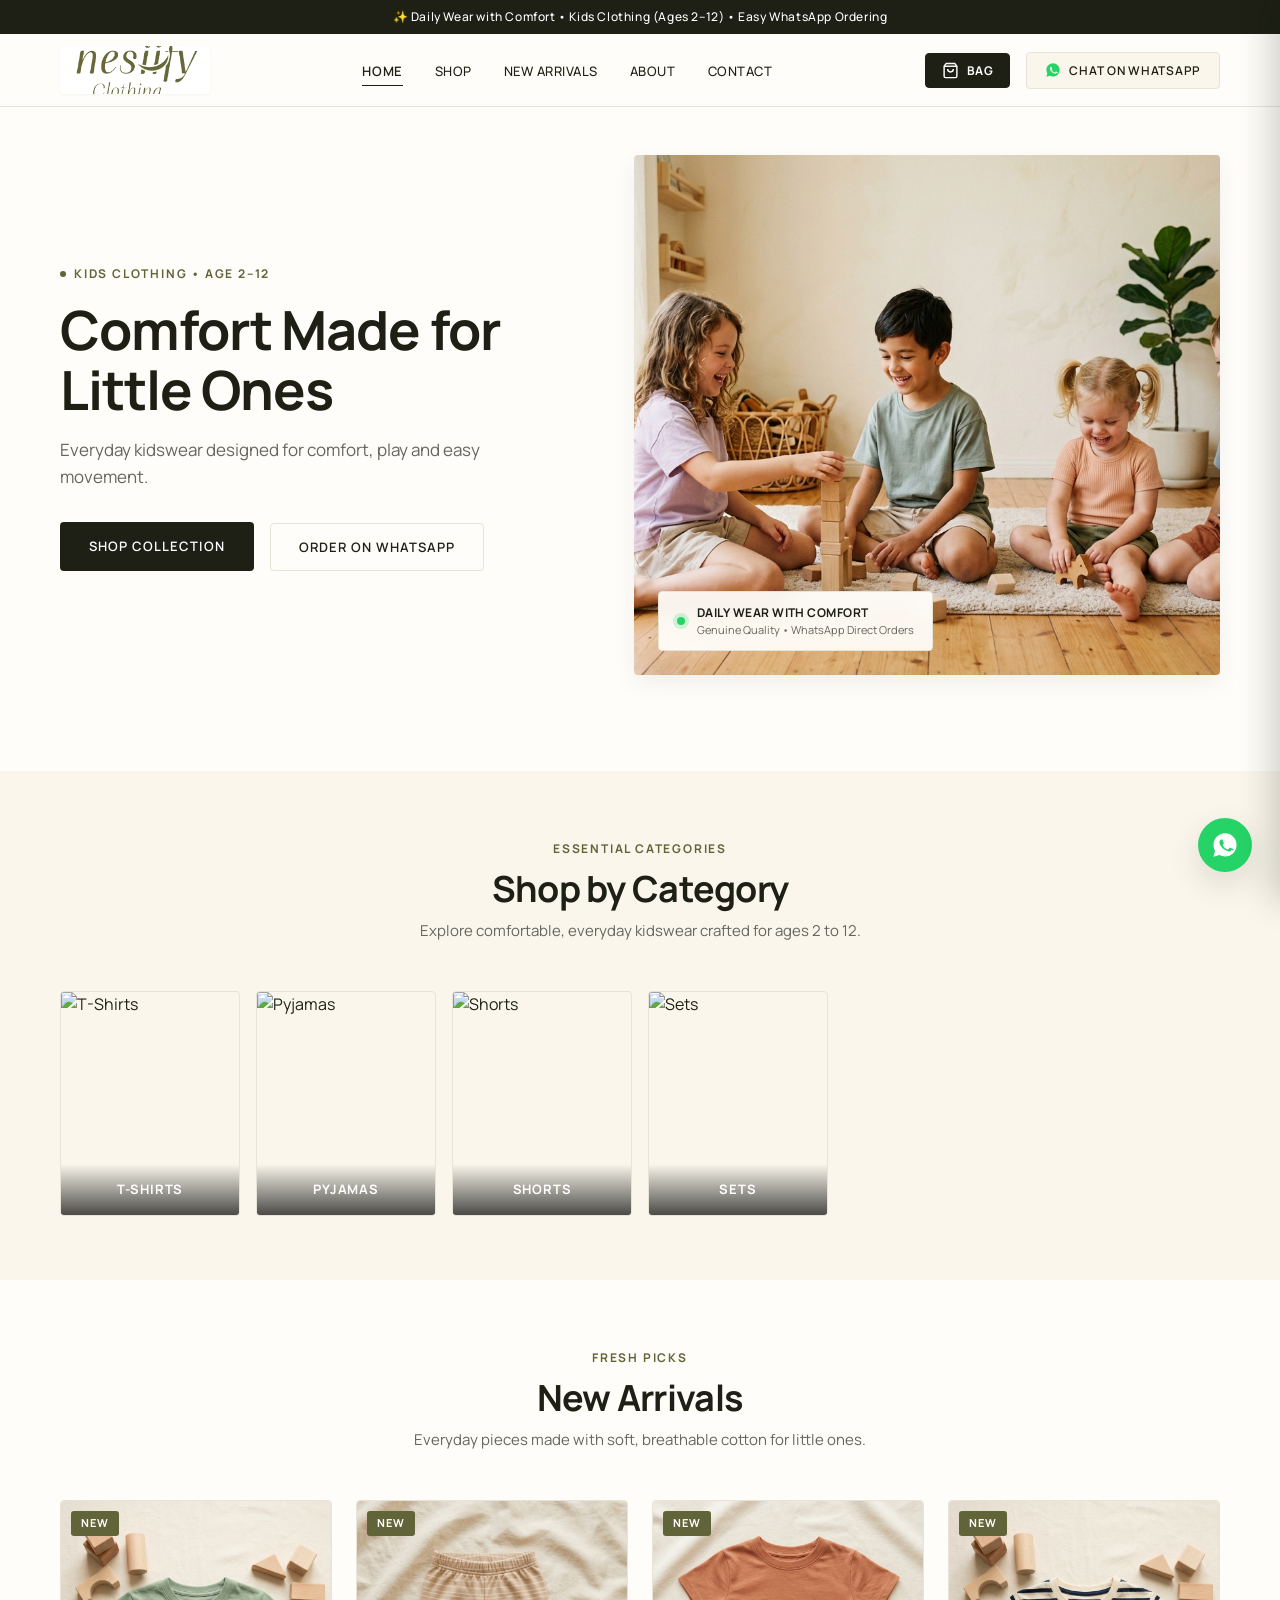
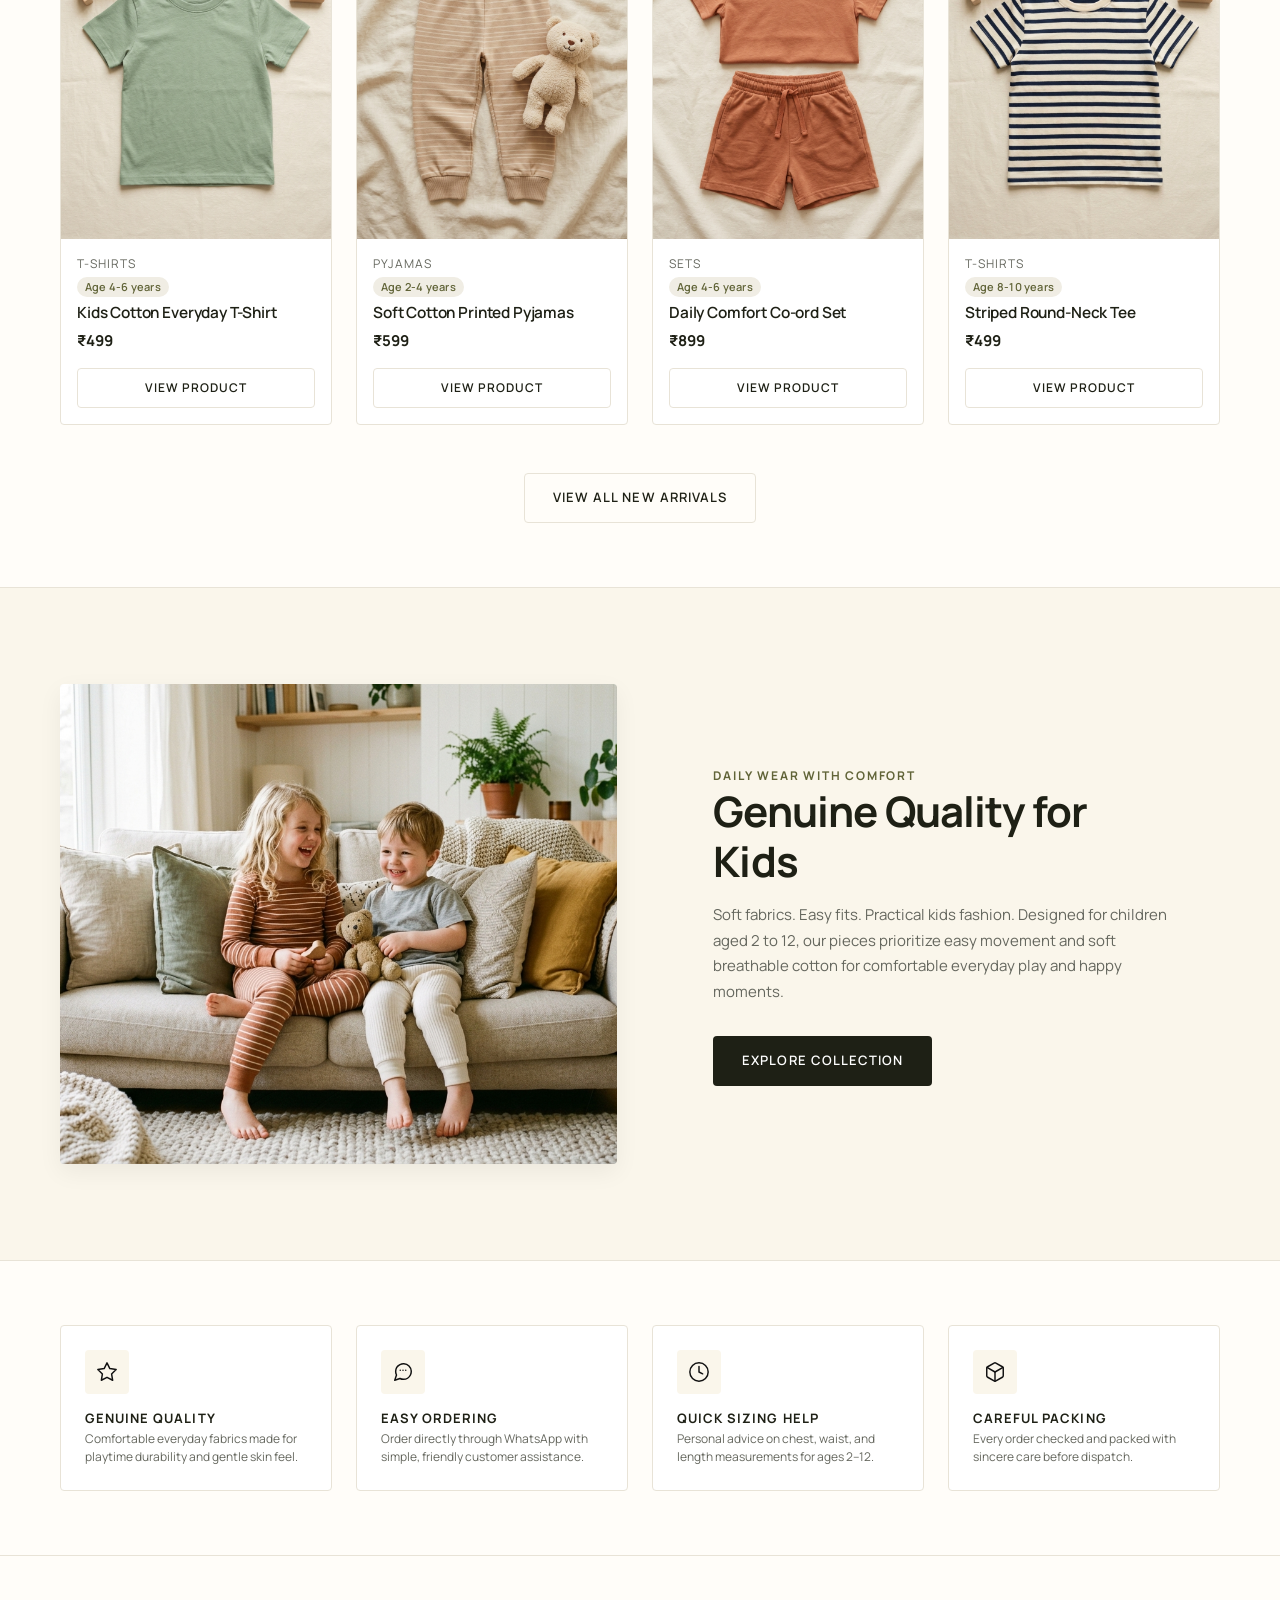
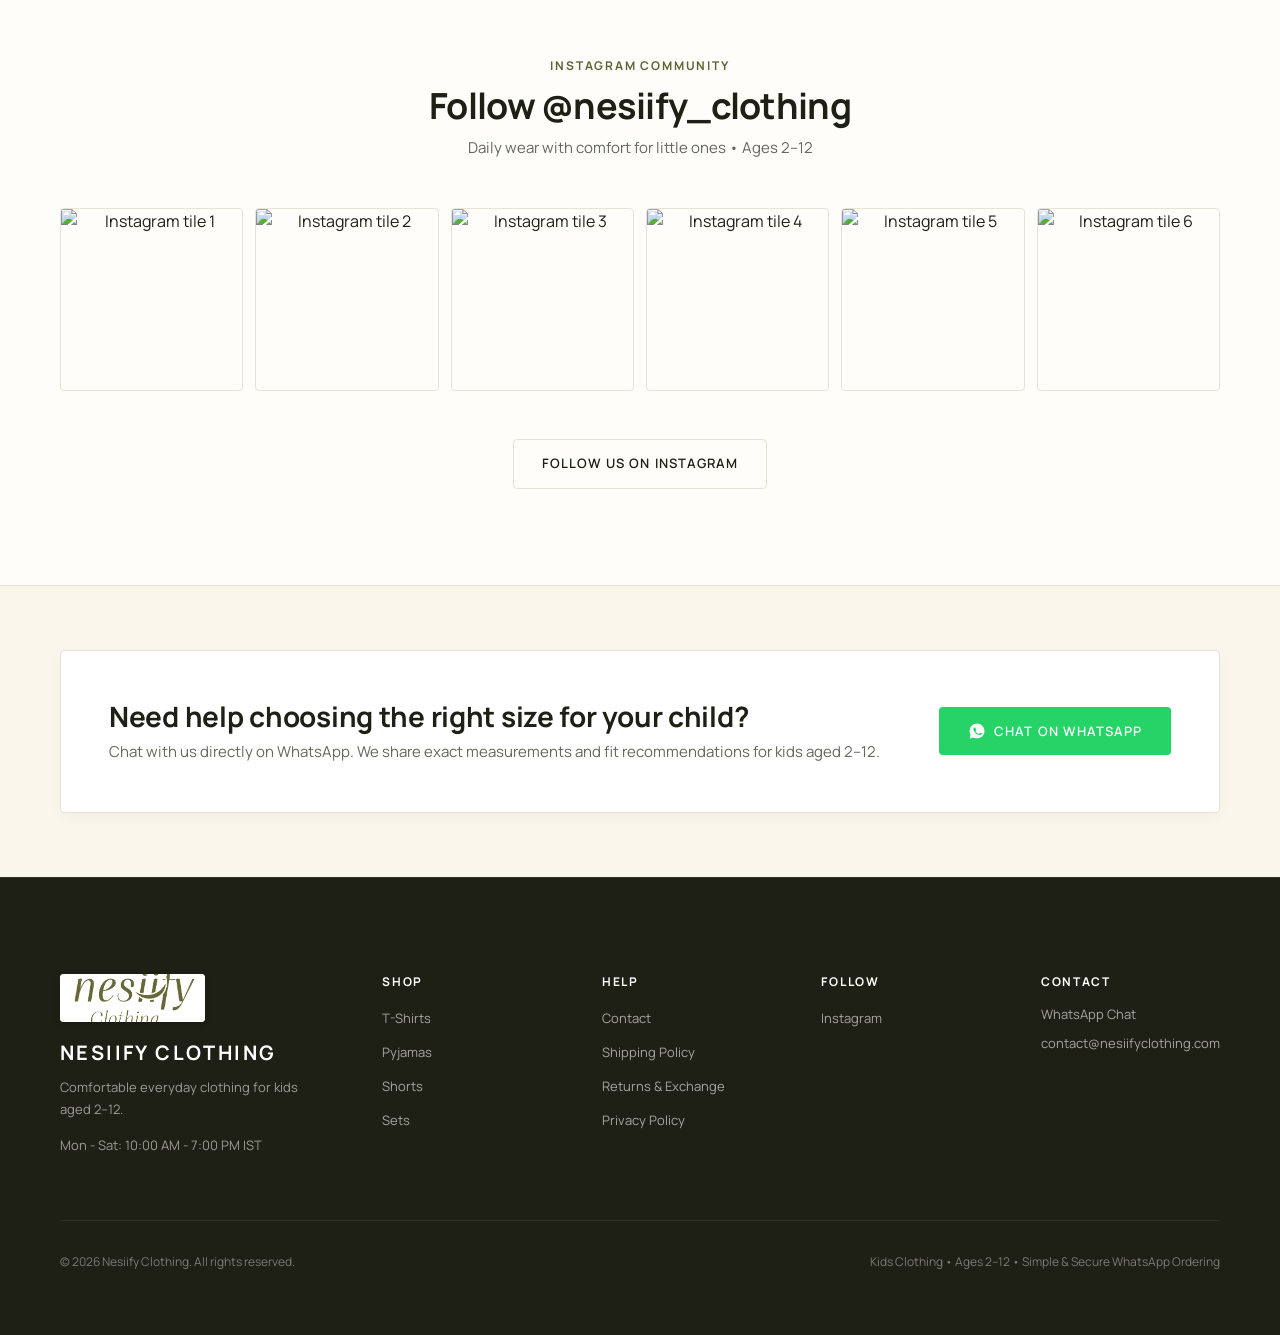
==== commit 677145e2: "added cart page" ====
--- a/index.html
+++ b/index.html
@@ -24,6 +24,7 @@
   <link rel="stylesheet" href="css/navbar.css">
   <link rel="stylesheet" href="css/hero.css">
   <link rel="stylesheet" href="css/products.css">
+  <link rel="stylesheet" href="css/cart.css">
   <link rel="stylesheet" href="css/footer.css">
   <link rel="stylesheet" href="css/responsive.css">
 </head>
@@ -395,6 +396,7 @@
   <script src="js/config.js"></script>
   <script src="js/products.js"></script>
   <script src="js/whatsapp.js"></script>
+  <script src="js/cart.js"></script>
   <script src="js/navbar.js"></script>
   <script src="js/main.js"></script>
   <script>
--- a/css/cart.css
+++ b/css/cart.css
@@ -0,0 +1,659 @@
+/* ===================================================
+   NESIIFY CLOTHING — BROWSER-BASED CART SYSTEM STYLES
+   =================================================== */
+
+/* Navbar Cart Button */
+.nav-cart-btn {
+  display: inline-flex;
+  align-items: center;
+  gap: 8px;
+  padding: 8px 16px;
+  font-size: var(--font-size-xs);
+  font-weight: var(--weight-bold);
+  letter-spacing: 0.05em;
+  text-transform: uppercase;
+  border-radius: var(--radius-sm);
+  background-color: var(--color-primary-dark);
+  color: var(--color-white);
+  border: 1px solid var(--color-primary-dark);
+  cursor: pointer;
+  transition: all var(--transition-fast);
+  position: relative;
+}
+
+.nav-cart-btn:hover {
+  background-color: #2E3120;
+  transform: translateY(-1px);
+}
+
+.nav-cart-btn svg {
+  width: 17px;
+  height: 17px;
+  fill: none;
+  stroke: currentColor;
+  stroke-width: 2;
+}
+
+.cart-count-badge {
+  display: inline-flex;
+  align-items: center;
+  justify-content: center;
+  min-width: 20px;
+  height: 20px;
+  padding: 0 6px;
+  background-color: var(--color-brand-olive);
+  color: var(--color-white);
+  border-radius: var(--radius-pill);
+  font-size: 11px;
+  font-weight: 800;
+  line-height: 1;
+}
+
+.nav-cart-btn.has-items .cart-count-badge {
+  background-color: #E2A03F;
+  color: #1E2015;
+}
+
+/* Mobile Icon Cart Button in Header */
+.mobile-cart-toggle {
+  display: none;
+  align-items: center;
+  justify-content: center;
+  position: relative;
+  width: 42px;
+  height: 42px;
+  border-radius: var(--radius-sm);
+  color: var(--color-primary-dark);
+  background: transparent;
+  cursor: pointer;
+}
+
+.mobile-cart-toggle svg {
+  width: 22px;
+  height: 22px;
+  stroke: currentColor;
+  stroke-width: 2;
+  fill: none;
+}
+
+.mobile-cart-toggle .cart-count-badge {
+  position: absolute;
+  top: 4px;
+  right: 4px;
+  min-width: 18px;
+  height: 18px;
+  font-size: 10px;
+  padding: 0 4px;
+}
+
+@media (max-width: 900px) {
+  .nav-cart-btn.desktop-only {
+    display: none;
+  }
+  .mobile-cart-toggle {
+    display: inline-flex;
+  }
+}
+
+/* ===================================================
+   SLIDE-OVER CART DRAWER
+   =================================================== */
+
+.cart-drawer-overlay {
+  position: fixed;
+  inset: 0;
+  background-color: rgba(17, 20, 10, 0.55);
+  backdrop-filter: blur(4px);
+  -webkit-backdrop-filter: blur(4px);
+  z-index: 1000;
+  opacity: 0;
+  visibility: hidden;
+  transition: opacity 0.3s ease, visibility 0.3s ease;
+}
+
+.cart-drawer-overlay.is-open {
+  opacity: 1;
+  visibility: visible;
+}
+
+.cart-drawer {
+  position: fixed;
+  top: 0;
+  right: 0;
+  bottom: 0;
+  width: 100%;
+  max-width: 460px;
+  background-color: var(--color-bg-main);
+  box-shadow: -8px 0 32px rgba(17, 20, 10, 0.2);
+  z-index: 1001;
+  display: flex;
+  flex-direction: column;
+  transform: translateX(100%);
+  transition: transform 0.35s cubic-bezier(0.16, 1, 0.3, 1);
+}
+
+.cart-drawer.is-open {
+  transform: translateX(0);
+}
+
+/* Drawer Header */
+.cart-drawer-header {
+  display: flex;
+  align-items: center;
+  justify-content: space-between;
+  padding: 18px 22px;
+  background-color: var(--color-bg-secondary);
+  border-bottom: 1px solid var(--color-border);
+}
+
+.cart-header-title-box {
+  display: flex;
+  align-items: center;
+  gap: 10px;
+}
+
+.cart-drawer-title {
+  font-size: 18px;
+  font-weight: var(--weight-bold);
+  color: var(--color-primary-dark);
+  margin: 0;
+}
+
+.cart-header-badge {
+  font-size: 11px;
+  font-weight: 700;
+  padding: 3px 8px;
+  border-radius: var(--radius-pill);
+  background-color: var(--color-primary-dark);
+  color: var(--color-white);
+  letter-spacing: 0.04em;
+}
+
+.cart-drawer-close {
+  width: 36px;
+  height: 36px;
+  border-radius: var(--radius-pill);
+  display: flex;
+  align-items: center;
+  justify-content: center;
+  font-size: 22px;
+  line-height: 1;
+  color: var(--color-text-secondary);
+  background-color: transparent;
+  cursor: pointer;
+  transition: all var(--transition-fast);
+}
+
+.cart-drawer-close:hover {
+  background-color: var(--color-border);
+  color: var(--color-primary-dark);
+}
+
+/* Drawer Body & Items */
+.cart-drawer-body {
+  flex: 1 1 auto;
+  overflow-y: auto;
+  padding: 20px 22px;
+  overscroll-behavior: contain;
+}
+
+/* Empty State */
+.cart-empty-state {
+  display: flex;
+  flex-direction: column;
+  align-items: center;
+  justify-content: center;
+  text-align: center;
+  padding: 50px 20px;
+  height: 100%;
+}
+
+.cart-empty-icon {
+  width: 72px;
+  height: 72px;
+  border-radius: 50%;
+  background-color: var(--color-bg-secondary);
+  border: 1px dashed var(--color-border);
+  display: flex;
+  align-items: center;
+  justify-content: center;
+  margin-bottom: 18px;
+  color: var(--color-brand-olive);
+}
+
+.cart-empty-icon svg {
+  width: 34px;
+  height: 34px;
+  stroke: currentColor;
+  stroke-width: 1.7;
+  fill: none;
+}
+
+.cart-empty-title {
+  font-size: 18px;
+  font-weight: var(--weight-bold);
+  color: var(--color-primary-dark);
+  margin-bottom: 8px;
+}
+
+.cart-empty-desc {
+  font-size: 14px;
+  color: var(--color-text-secondary);
+  max-width: 280px;
+  line-height: 1.5;
+  margin-bottom: 24px;
+}
+
+/* Cart Items List */
+.cart-items-list {
+  display: flex;
+  flex-direction: column;
+  gap: 16px;
+}
+
+.cart-item {
+  display: flex;
+  gap: 14px;
+  padding: 14px;
+  background-color: var(--color-white);
+  border: 1px solid var(--color-border);
+  border-radius: var(--radius-sm);
+  position: relative;
+  transition: border-color var(--transition-fast);
+}
+
+.cart-item:hover {
+  border-color: #D2CBC0;
+}
+
+.cart-item-media {
+  width: 75px;
+  height: 94px;
+  flex-shrink: 0;
+  border-radius: var(--radius-xs);
+  overflow: hidden;
+  background-color: var(--color-bg-secondary);
+}
+
+.cart-item-media img {
+  width: 100%;
+  height: 100%;
+  object-fit: cover;
+}
+
+.cart-item-info {
+  flex: 1 1 auto;
+  display: flex;
+  flex-direction: column;
+  min-width: 0;
+}
+
+.cart-item-header {
+  display: flex;
+  align-items: flex-start;
+  justify-content: space-between;
+  gap: 8px;
+  margin-bottom: 4px;
+}
+
+.cart-item-name {
+  font-size: 14px;
+  font-weight: var(--weight-semibold);
+  color: var(--color-primary-dark);
+  line-height: 1.35;
+  text-decoration: none;
+  overflow: hidden;
+  text-overflow: ellipsis;
+  display: -webkit-box;
+  -webkit-line-clamp: 2;
+  -webkit-box-orient: vertical;
+}
+
+.cart-item-remove-btn {
+  background: transparent;
+  color: #9C9990;
+  padding: 4px;
+  border-radius: 4px;
+  cursor: pointer;
+  display: flex;
+  align-items: center;
+  justify-content: center;
+  transition: color var(--transition-fast);
+}
+
+.cart-item-remove-btn:hover {
+  color: var(--color-error);
+}
+
+.cart-item-remove-btn svg {
+  width: 15px;
+  height: 15px;
+  stroke: currentColor;
+  stroke-width: 2;
+  fill: none;
+}
+
+.cart-item-variants {
+  display: flex;
+  flex-wrap: wrap;
+  gap: 6px;
+  font-size: 12px;
+  color: var(--color-text-secondary);
+  margin-bottom: 8px;
+}
+
+.cart-variant-tag {
+  display: inline-flex;
+  align-items: center;
+  gap: 3px;
+  padding: 2px 7px;
+  background-color: var(--color-bg-secondary);
+  border-radius: 4px;
+  font-weight: 500;
+}
+
+.cart-variant-tag strong {
+  color: var(--color-primary-dark);
+  font-weight: 600;
+}
+
+.cart-item-footer {
+  display: flex;
+  align-items: center;
+  justify-content: space-between;
+  margin-top: auto;
+  padding-top: 6px;
+}
+
+/* Stepper inside cart */
+.cart-qty-stepper {
+  display: inline-flex;
+  align-items: center;
+  border: 1px solid var(--color-border);
+  border-radius: var(--radius-xs);
+  height: 30px;
+  background-color: var(--color-white);
+}
+
+.cart-qty-btn {
+  width: 28px;
+  height: 100%;
+  display: flex;
+  align-items: center;
+  justify-content: center;
+  font-size: 14px;
+  font-weight: bold;
+  color: var(--color-primary-dark);
+  background: transparent;
+  cursor: pointer;
+  transition: background var(--transition-fast);
+}
+
+.cart-qty-btn:hover {
+  background-color: var(--color-bg-secondary);
+}
+
+.cart-qty-val {
+  min-width: 24px;
+  text-align: center;
+  font-size: 12px;
+  font-weight: 700;
+  color: var(--color-primary-dark);
+}
+
+.cart-item-price-box {
+  text-align: right;
+}
+
+.cart-item-total {
+  font-size: 15px;
+  font-weight: var(--weight-bold);
+  color: var(--color-primary-dark);
+}
+
+.cart-item-unit-price {
+  font-size: 11px;
+  color: var(--color-text-secondary);
+}
+
+/* ===================================================
+   DRAWER FOOTER & CHECKOUT
+   =================================================== */
+
+.cart-drawer-footer {
+  flex-shrink: 0;
+  padding: 18px 22px;
+  background-color: var(--color-bg-secondary);
+  border-top: 1px solid var(--color-border);
+  display: flex;
+  flex-direction: column;
+  gap: 12px;
+}
+
+/* Optional Customer Details Box */
+.cart-customer-box {
+  background-color: var(--color-white);
+  border: 1px solid var(--color-border);
+  border-radius: var(--radius-xs);
+  padding: 10px 12px;
+}
+
+.cart-customer-header {
+  font-size: 11px;
+  font-weight: 700;
+  text-transform: uppercase;
+  letter-spacing: 0.05em;
+  color: var(--color-text-secondary);
+  margin-bottom: 6px;
+  display: flex;
+  align-items: center;
+  gap: 5px;
+}
+
+.cart-customer-inputs {
+  display: grid;
+  grid-template-columns: 1fr 1fr;
+  gap: 8px;
+}
+
+.cart-customer-input {
+  width: 100%;
+  padding: 6px 10px;
+  font-size: 12px;
+  border: 1px solid var(--color-border);
+  border-radius: var(--radius-xs);
+  background-color: var(--color-bg-main);
+  color: var(--color-primary-dark);
+}
+
+.cart-customer-input:focus {
+  outline: none;
+  border-color: var(--color-brand-olive);
+}
+
+/* Pricing Breakdown */
+.cart-summary-rows {
+  display: flex;
+  flex-direction: column;
+  gap: 6px;
+}
+
+.cart-summary-row {
+  display: flex;
+  justify-content: space-between;
+  align-items: center;
+  font-size: 13px;
+  color: var(--color-text-secondary);
+}
+
+.cart-summary-row.total-row {
+  font-size: 17px;
+  font-weight: var(--weight-bold);
+  color: var(--color-primary-dark);
+  padding-top: 6px;
+  border-top: 1px dashed var(--color-border);
+}
+
+.cart-delivery-badge {
+  font-size: 11px;
+  color: var(--color-brand-olive);
+  font-weight: 600;
+  display: flex;
+  align-items: center;
+  gap: 4px;
+}
+
+/* WhatsApp Checkout Button */
+.btn-checkout-wa {
+  width: 100%;
+  padding: 15px 20px;
+  font-size: 14px;
+  font-weight: var(--weight-bold);
+  letter-spacing: 0.06em;
+  text-transform: uppercase;
+  background-color: var(--color-whatsapp);
+  color: var(--color-white);
+  border-radius: var(--radius-sm);
+  display: inline-flex;
+  align-items: center;
+  justify-content: center;
+  gap: 10px;
+  box-shadow: 0 4px 14px rgba(37, 211, 102, 0.28);
+  cursor: pointer;
+  transition: all var(--transition-fast);
+}
+
+.btn-checkout-wa:hover {
+  background-color: var(--color-whatsapp-dark);
+  box-shadow: 0 6px 18px rgba(37, 211, 102, 0.4);
+  transform: translateY(-1px);
+}
+
+.btn-checkout-wa svg {
+  width: 20px;
+  height: 20px;
+  fill: currentColor;
+}
+
+.cart-footer-links {
+  display: flex;
+  align-items: center;
+  justify-content: space-between;
+  font-size: 12px;
+  color: var(--color-text-secondary);
+}
+
+.cart-clear-btn {
+  background: transparent;
+  color: var(--color-text-secondary);
+  cursor: pointer;
+  padding: 4px 0;
+  text-decoration: underline;
+  text-underline-offset: 3px;
+  transition: color var(--transition-fast);
+}
+
+.cart-clear-btn:hover {
+  color: var(--color-error);
+}
+
+.cart-continue-btn {
+  background: transparent;
+  color: var(--color-primary-dark);
+  font-weight: 600;
+  cursor: pointer;
+  padding: 4px 0;
+}
+
+/* ===================================================
+   TOAST NOTIFICATION
+   =================================================== */
+
+.cart-toast {
+  position: fixed;
+  bottom: 24px;
+  left: 50%;
+  transform: translateX(-50%) translateY(100px);
+  background-color: var(--color-primary-dark);
+  color: var(--color-white);
+  padding: 12px 20px;
+  border-radius: var(--radius-pill);
+  display: inline-flex;
+  align-items: center;
+  gap: 12px;
+  box-shadow: var(--shadow-float);
+  z-index: 1200;
+  opacity: 0;
+  transition: transform 0.3s cubic-bezier(0.16, 1, 0.3, 1), opacity 0.3s ease;
+  pointer-events: none;
+  font-size: 13px;
+}
+
+.cart-toast.is-visible {
+  transform: translateX(-50%) translateY(0);
+  opacity: 1;
+  pointer-events: auto;
+}
+
+.cart-toast-btn {
+  background-color: var(--color-brand-olive);
+  color: var(--color-white);
+  padding: 4px 12px;
+  border-radius: var(--radius-pill);
+  font-size: 11px;
+  font-weight: 700;
+  text-transform: uppercase;
+  letter-spacing: 0.04em;
+  cursor: pointer;
+}
+
+.cart-toast-btn:hover {
+  background-color: #7A7E46;
+}
+
+/* Product Detail Two-button Layout */
+.product-actions-grid {
+  display: grid;
+  grid-template-columns: 1fr 1fr;
+  gap: 12px;
+  margin-top: var(--space-lg);
+  padding-top: var(--space-lg);
+  border-top: 1px solid var(--color-border);
+}
+
+.btn-add-bag {
+  padding: 15px 20px;
+  font-size: var(--font-size-sm);
+  font-weight: var(--weight-bold);
+  letter-spacing: 0.08em;
+  text-transform: uppercase;
+  background-color: var(--color-primary-dark);
+  color: var(--color-white);
+  border-radius: var(--radius-sm);
+  display: inline-flex;
+  align-items: center;
+  justify-content: center;
+  gap: 8px;
+  cursor: pointer;
+  transition: all var(--transition-fast);
+}
+
+.btn-add-bag:hover {
+  background-color: #2D301F;
+  transform: translateY(-2px);
+}
+
+.btn-add-bag svg {
+  width: 18px;
+  height: 18px;
+  stroke: currentColor;
+  stroke-width: 2;
+  fill: none;
+}
+
+@media (max-width: 600px) {
+  .product-actions-grid {
+    grid-template-columns: 1fr;
+    gap: 10px;
+  }
+}
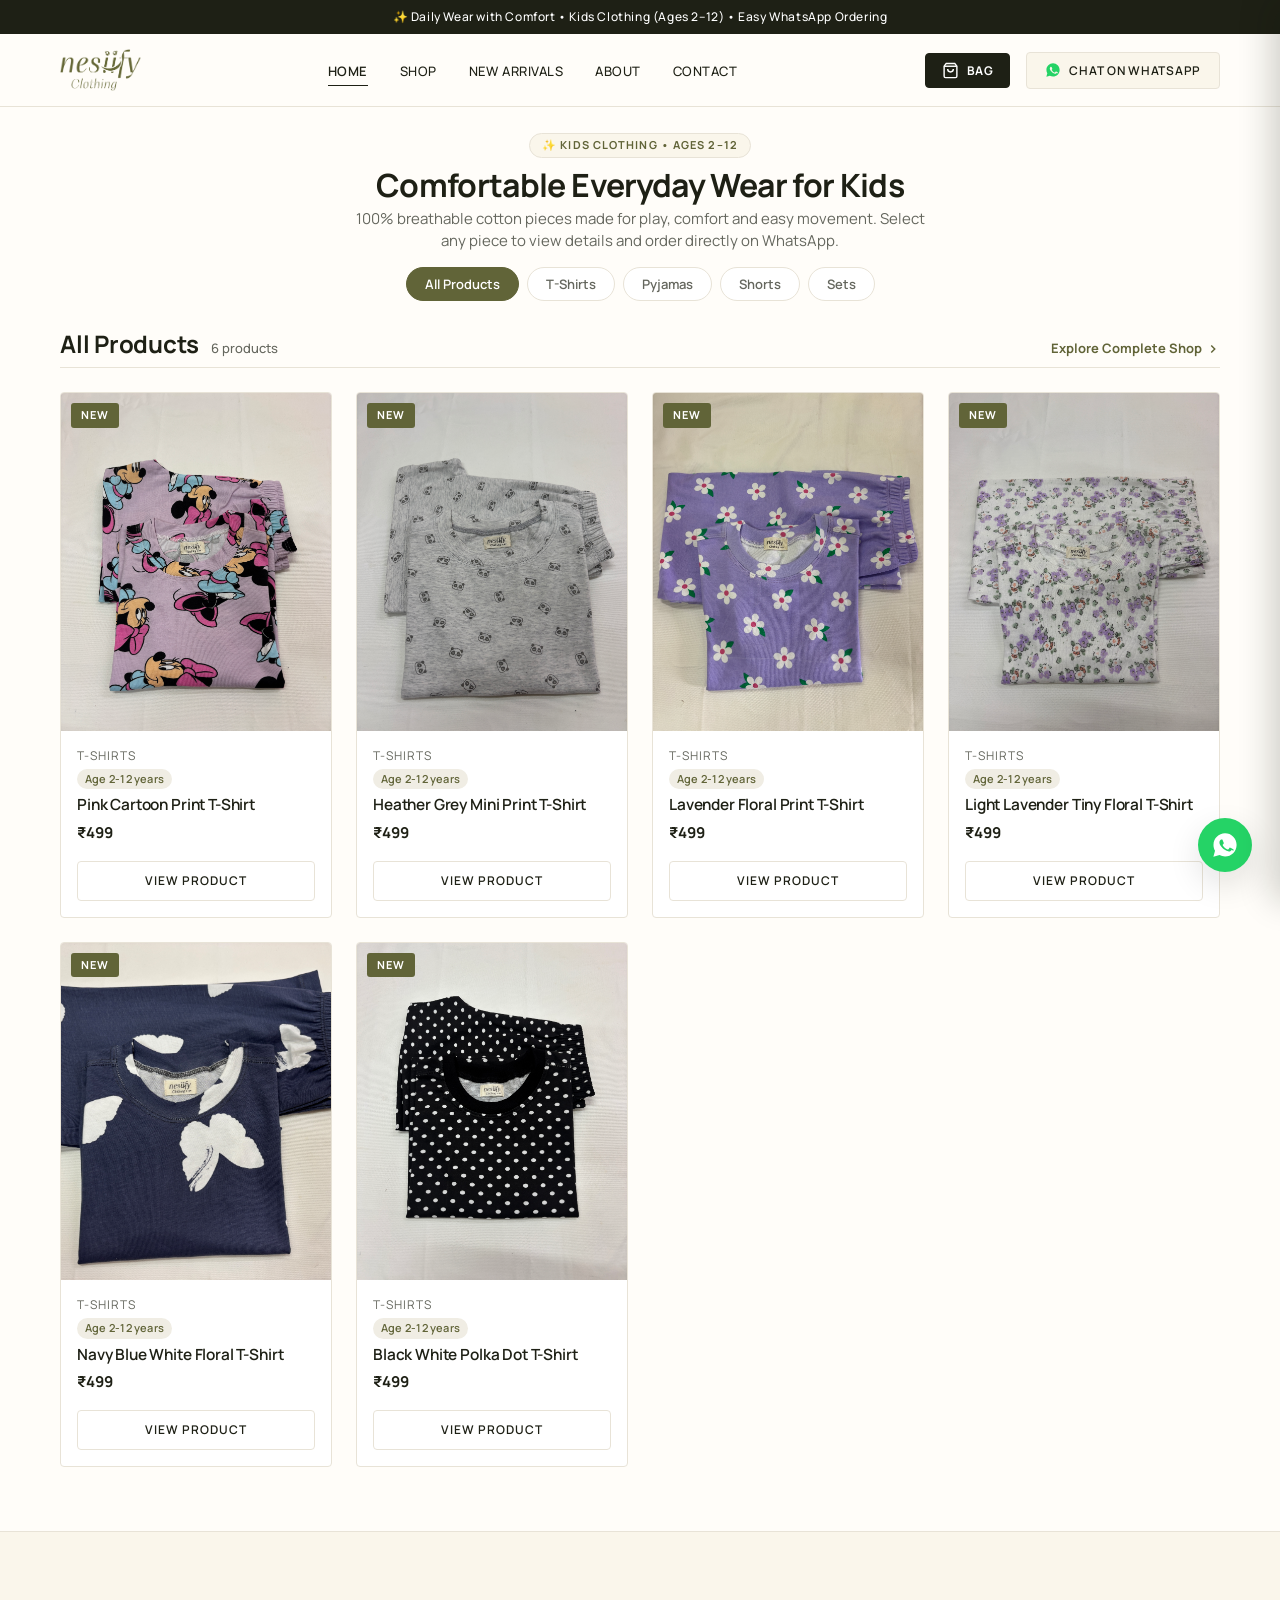
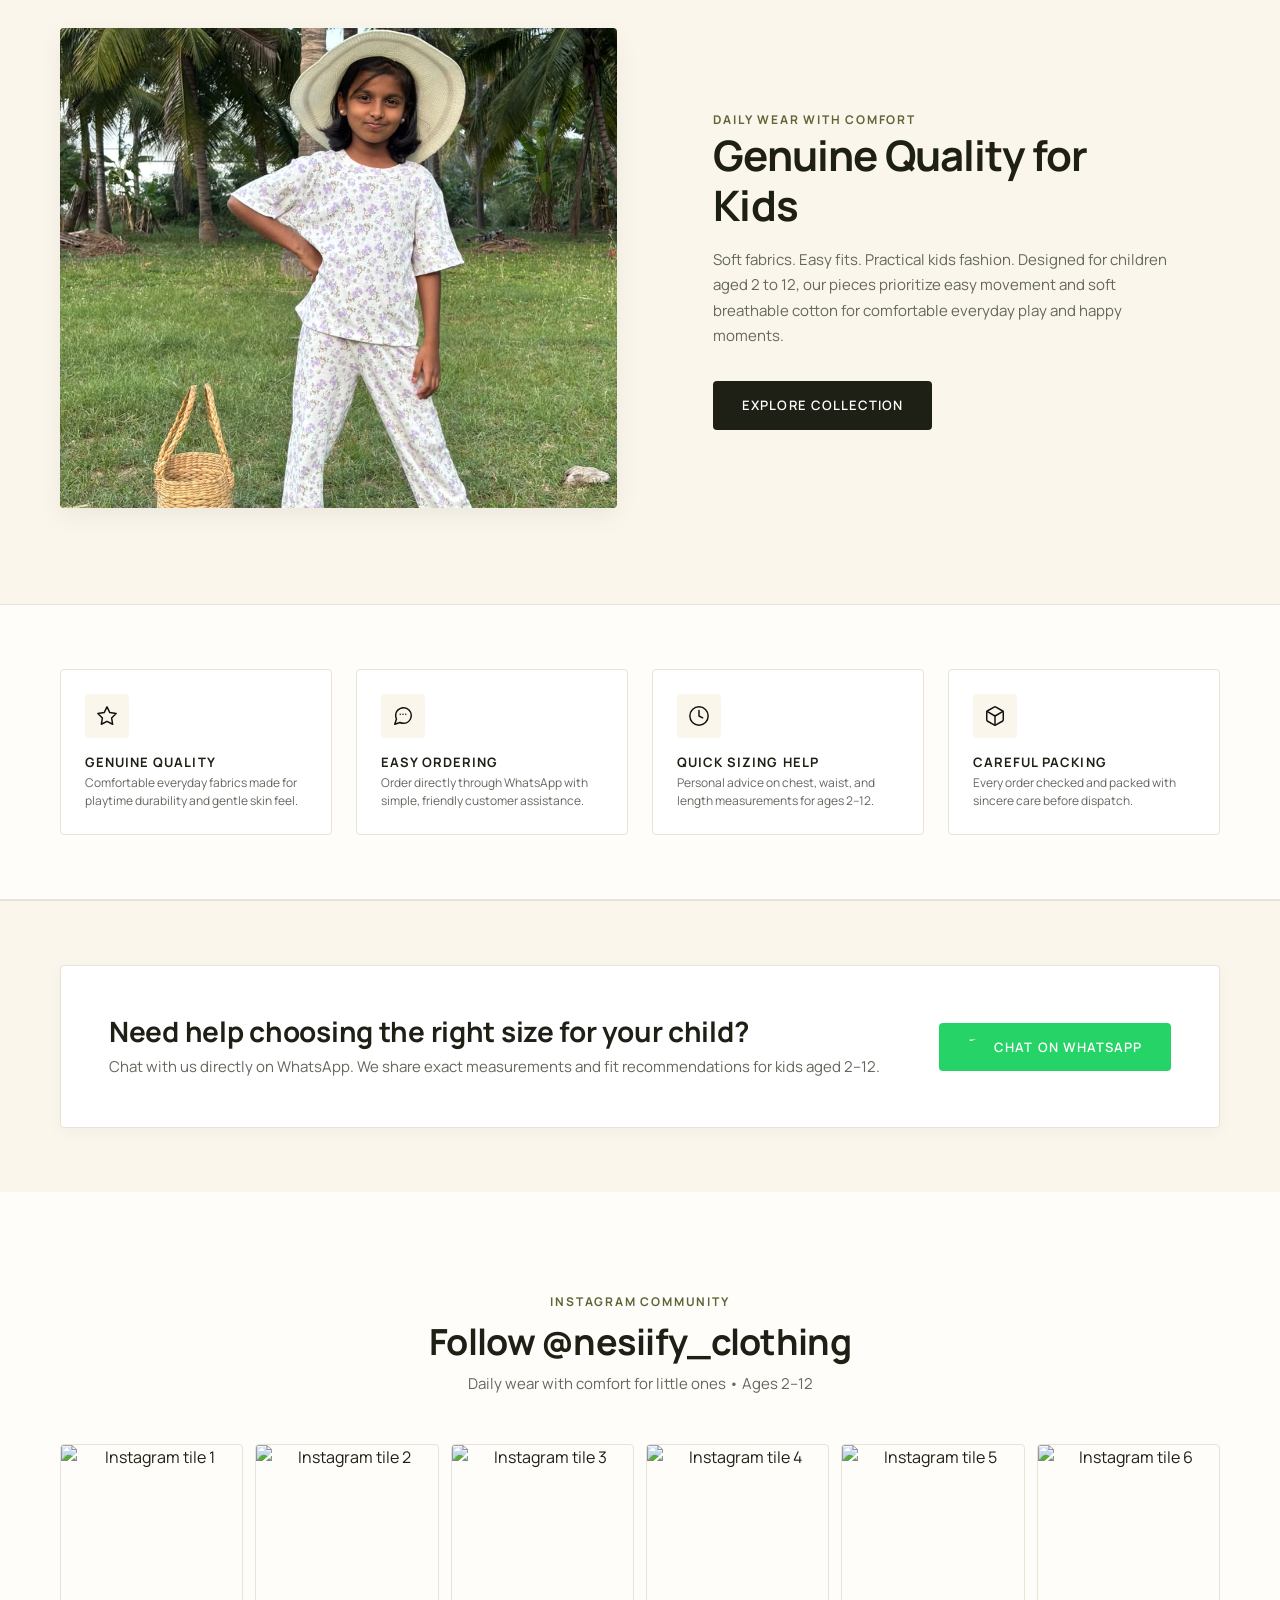
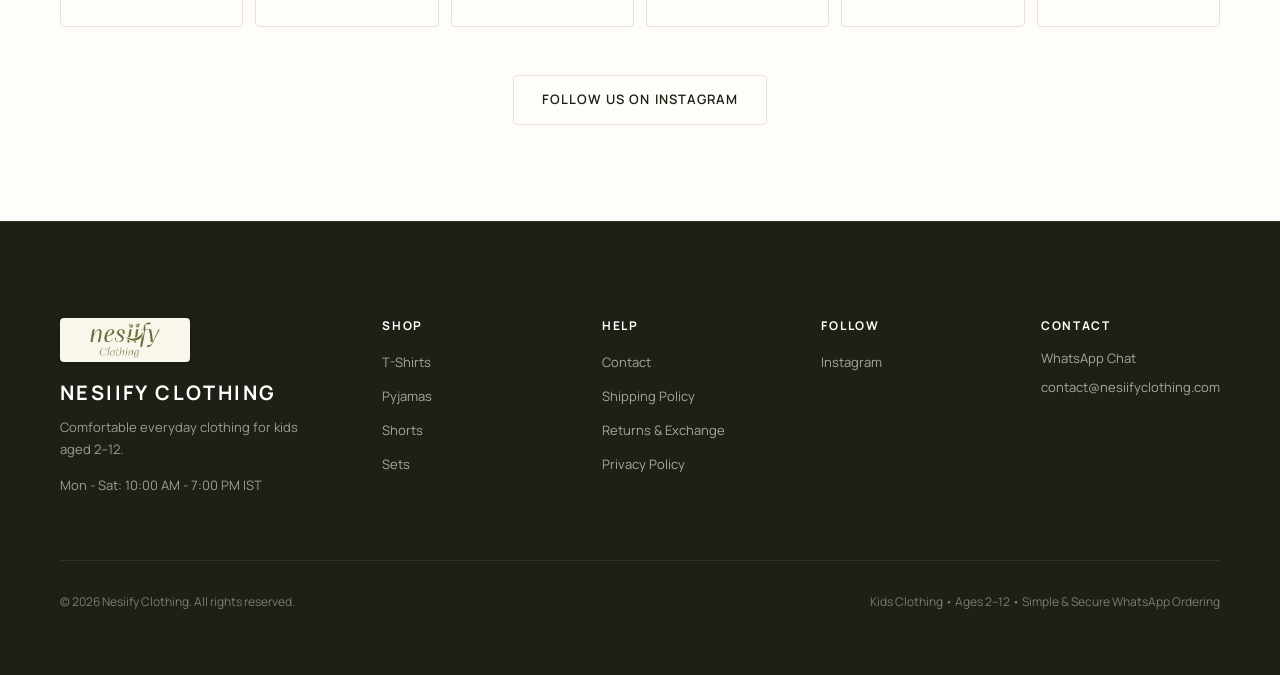
==== commit 45491316: "added original images" ====
--- a/index.html
+++ b/index.html
@@ -11,7 +11,7 @@
   <meta property="og:description" content="Daily wear with comfort. Everyday kidswear designed for comfort, play and easy movement.">
   <meta property="og:type" content="website">
   
-  <link rel="icon" type="image/jpeg" href="assets/logo/nesiify_logo.jpeg">
+  <link rel="icon" type="image/webp" href="assets/logo/nesiify_logo.webp">
 
   <!-- Google Fonts: Manrope -->
   <link rel="preconnect" href="https://fonts.googleapis.com">
@@ -42,7 +42,7 @@
     <div class="container navbar">
       <a href="index.html" class="brand-logo" aria-label="Nesiify Clothing Home">
         <div class="brand-logo-wrapper">
-          <img src="assets/logo/nesiify_logo.jpeg" alt="Nesiify Clothing Logo" class="brand-logo-img">
+          <img src="assets/logo/nesiify_logo.webp" alt="Nesiify Clothing Logo" class="brand-logo-img">
         </div>
       </a>
 
@@ -79,7 +79,7 @@
   <div class="mobile-drawer" role="dialog" aria-modal="true" aria-label="Mobile Navigation">
     <div class="mobile-drawer-header">
       <div class="brand-logo-wrapper">
-        <img src="assets/logo/nesiify_logo.jpeg" alt="Nesiify Clothing Logo" class="brand-logo-img">
+        <img src="assets/logo/nesiify_logo.webp" alt="Nesiify Clothing Logo" class="brand-logo-img">
       </div>
       <button type="button" class="mobile-drawer-close" aria-label="Close menu">&times;</button>
     </div>
@@ -101,89 +101,48 @@
   </div>
 
   <main id="mainContent" class="main-content">
-    <!-- SECTION 3 — HERO -->
-    <section class="hero-section">
-      <div class="container hero-grid">
-        <div class="hero-content">
-          <div class="hero-tag">
-            <span class="hero-tag-dot"></span>
-            <span>Kids Clothing &bull; Age 2–12</span>
-          </div>
-          <h1 class="hero-title">Comfort Made for Little Ones</h1>
-          <p class="hero-subtitle">Everyday kidswear designed for comfort, play and easy movement.</p>
-          <div class="hero-cta-group">
-            <a href="shop.html" class="btn btn-primary" id="heroShopBtn">SHOP COLLECTION</a>
-            <button type="button" class="btn btn-secondary btn-whatsapp-chat" data-whatsapp-msg="Hi! I am interested in Nesiify Clothing kidswear collection and would love to check availability." id="heroWhatsAppBtn">ORDER ON WHATSAPP</button>
-          </div>
-        </div>
-        <div class="hero-image-wrapper">
-          <img src="assets/banners/hero-banner.jpg" alt="Happy kids wearing comfortable everyday cotton clothing" width="800" height="520">
-          <div class="hero-badge-overlay">
-            <span class="badge-dot"></span>
-            <div>
-              <div class="badge-text-bold">Daily Wear with Comfort</div>
-              <div class="badge-text-sub">Genuine Quality &bull; WhatsApp Direct Orders</div>
-            </div>
-          </div>
-        </div>
-      </div>
-    </section>
-
-    <!-- SECTION 4 — SHOP BY CATEGORY -->
-    <section class="section section-secondary" id="categoriesSection">
+    <!-- SECTION 1 — COMPACT STOREFRONT INTRO -->
+    <section class="compact-hero-intro" aria-label="Brand Introduction">
+      <div class="container text-center">
+        <div class="compact-intro-badge">✨ Kids Clothing &bull; Ages 2–12</div>
+        <h1 class="compact-intro-title">Comfortable Everyday Wear for Kids</h1>
+        <p class="compact-intro-sub">100% breathable cotton pieces made for play, comfort and easy movement. Select any piece to view details and order directly on WhatsApp.</p>
+      </div>
+    </section>
+
+    <!-- SECTION 2 — QUICK CATEGORY SHORTCUTS -->
+    <nav class="home-category-bar" aria-label="Quick Category Shortcuts">
       <div class="container">
-        <div class="section-header">
-          <span class="section-tag">Essential Categories</span>
-          <h2 class="section-title">Shop by Category</h2>
-          <p class="section-subtitle">Explore comfortable, everyday kidswear crafted for ages 2 to 12.</p>
-        </div>
-        <div class="category-grid">
-          <a href="shop.html?category=t-shirts" class="category-card" aria-label="Shop T-Shirts">
-            <img src="assets/categories/t-shirts.svg" alt="T-Shirts" loading="lazy" width="300" height="375">
-            <div class="category-card-overlay">
-              <span class="category-card-title">T-Shirts</span>
-            </div>
-          </a>
-          <a href="shop.html?category=pyjamas" class="category-card" aria-label="Shop Pyjamas">
-            <img src="assets/categories/pyjamas.svg" alt="Pyjamas" loading="lazy" width="300" height="375">
-            <div class="category-card-overlay">
-              <span class="category-card-title">Pyjamas</span>
-            </div>
-          </a>
-          <a href="shop.html?category=shorts" class="category-card" aria-label="Shop Shorts">
-            <img src="assets/categories/shorts.svg" alt="Shorts" loading="lazy" width="300" height="375">
-            <div class="category-card-overlay">
-              <span class="category-card-title">Shorts</span>
-            </div>
-          </a>
-          <a href="shop.html?category=sets" class="category-card" aria-label="Shop Sets">
-            <img src="assets/categories/sets.svg" alt="Sets" loading="lazy" width="300" height="375">
-            <div class="category-card-overlay">
-              <span class="category-card-title">Sets</span>
-            </div>
-          </a>
-        </div>
-      </div>
-    </section>
-
-    <!-- SECTION 5 — NEW ARRIVALS -->
-    <section class="section" id="newArrivalsSection">
+        <div class="home-category-pills" id="homeCategoryPills" role="tablist">
+          <button type="button" class="home-cat-pill is-active" data-category="all">All Products</button>
+          <button type="button" class="home-cat-pill" data-category="t-shirts">T-Shirts</button>
+          <button type="button" class="home-cat-pill" data-category="pyjamas">Pyjamas</button>
+          <button type="button" class="home-cat-pill" data-category="shorts">Shorts</button>
+          <button type="button" class="home-cat-pill" data-category="sets">Sets</button>
+        </div>
+      </div>
+    </nav>
+
+    <!-- SECTION 3 — STOREFRONT PRODUCTS (PRODUCT-FIRST HERO) -->
+    <section class="section home-storefront-section" id="productsSection">
       <div class="container">
-        <div class="section-header">
-          <span class="section-tag">Fresh Picks</span>
-          <h2 class="section-title">New Arrivals</h2>
-          <p class="section-subtitle">Everyday pieces made with soft, breathable cotton for little ones.</p>
-        </div>
-        <div class="products-grid" id="homeNewArrivalsGrid">
+        <div class="home-storefront-header">
+          <div class="home-storefront-heading">
+            <h2 class="home-storefront-title" id="homeStorefrontTitle">All Products</h2>
+            <span class="home-storefront-count" id="homeStorefrontCount">Loading products...</span>
+          </div>
+          <a href="shop.html" class="home-view-all-link">
+            <span>Explore Complete Shop</span>
+            <svg width="14" height="14" viewBox="0 0 24 24" fill="none" stroke="currentColor" stroke-width="2.5" style="display:inline-block;vertical-align:-1px;"><polyline points="9 18 15 12 9 6"></polyline></svg>
+          </a>
+        </div>
+        <div class="products-grid" id="homeProductsGrid">
           <!-- Dynamically populated from products.json -->
         </div>
-        <div style="text-align: center; margin-top: var(--space-2xl);">
-          <a href="shop.html?category=new-arrivals" class="btn btn-secondary">VIEW ALL NEW ARRIVALS</a>
-        </div>
-      </div>
-    </section>
-
-    <!-- SECTION 6 — FEATURED COLLECTION -->
+      </div>
+    </section>
+
+    <!-- SECTION 4 — GENUINE QUALITY FOR KIDS (EDITORIAL SNAPSHOT) -->
     <section class="featured-collection-section">
       <div class="container featured-editorial-grid">
         <div class="featured-image-container">
@@ -198,7 +157,7 @@
       </div>
     </section>
 
-    <!-- SECTION 7 — WHY CHOOSE US -->
+    <!-- SECTION 5 — WHY CHOOSE US (BENEFITS) -->
     <section class="benefits-section">
       <div class="container">
         <div class="benefits-grid">
@@ -234,7 +193,23 @@
       </div>
     </section>
 
-    <!-- SECTION 8 — INSTAGRAM -->
+    <!-- SECTION 6 — WHATSAPP SIZING ASSISTANCE CTA -->
+    <section class="whatsapp-cta-section">
+      <div class="container">
+        <div class="whatsapp-cta-box">
+          <div class="whatsapp-cta-content">
+            <h2>Need help choosing the right size for your child?</h2>
+            <p>Chat with us directly on WhatsApp. We share exact measurements and fit recommendations for kids aged 2–12.</p>
+          </div>
+          <button type="button" class="btn btn-whatsapp btn-whatsapp-chat" data-whatsapp-msg="Hi! I need help choosing the right size for my child.">
+            <svg viewBox="0 0 24 24" aria-hidden="true"><path d="M12.04 2c-5.46 0-9.91 4.45-9.91 0 1.75.46 3.45 1.32 4.95L2.05 22l5.25-1.38c1.45.79 3.08 1.21 4.74 1.21 5.46 0 9.91-4.45 9.91-9.91 0-2.65-1.03-5.14-2.9-7.01A9.816 9.816 0 0 0 12.04 2zm5.8 14.15c-.24.68-1.2 1.25-1.72 1.33-.48.07-1.1.1-3.21-.78-2.69-1.12-4.43-3.84-4.57-4.02-.13-.18-1.1-1.46-1.1-2.79 0-1.33.7-1.98.95-2.25.24-.26.54-.33.72-.33.18 0 .36 0 .52.01.17.01.4.06.61.56.24.58.82 2 .89 2.15.07.15.11.33.02.53-.1.19-.15.31-.3.48-.15.18-.31.39-.44.52-.15.15-.31.31-.13.62.18.31.78 1.29 1.68 2.09 1.15 1.03 2.13 1.35 2.43 1.5.3.15.48.13.66-.08.18-.21.78-.91.99-1.22.21-.31.42-.26.7-.16.29.1 1.83.86 2.14 1.02.31.15.52.23.6.36.07.12.07.72-.17 1.4z"/></svg>
+            <span>CHAT ON WHATSAPP</span>
+          </button>
+        </div>
+      </div>
+    </section>
+
+    <!-- SECTION 7 — INSTAGRAM COMMUNITY -->
     <section class="instagram-section">
       <div class="container">
         <div class="section-header">
@@ -280,24 +255,8 @@
             </div>
           </a>
         </div>
-        <div>
+        <div style="text-align: center; margin-top: var(--space-xl);">
           <a href="#" class="btn btn-secondary" data-config="instagramUrl">FOLLOW US ON INSTAGRAM</a>
-        </div>
-      </div>
-    </section>
-
-    <!-- SECTION 9 — WHATSAPP CTA -->
-    <section class="whatsapp-cta-section">
-      <div class="container">
-        <div class="whatsapp-cta-box">
-          <div class="whatsapp-cta-content">
-            <h2>Need help choosing the right size for your child?</h2>
-            <p>Chat with us directly on WhatsApp. We share exact measurements and fit recommendations for kids aged 2–12.</p>
-          </div>
-          <button type="button" class="btn btn-whatsapp btn-whatsapp-chat" data-whatsapp-msg="Hi! I need help choosing the right size for my child.">
-            <svg viewBox="0 0 24 24" aria-hidden="true"><path d="M12.04 2c-5.46 0-9.91 4.45-9.91 9.91 0 1.75.46 3.45 1.32 4.95L2.05 22l5.25-1.38c1.45.79 3.08 1.21 4.74 1.21 5.46 0 9.91-4.45 9.91-9.91 0-2.65-1.03-5.14-2.9-7.01A9.816 9.816 0 0 0 12.04 2zm5.8 14.15c-.24.68-1.2 1.25-1.72 1.33-.48.07-1.1.1-3.21-.78-2.69-1.12-4.43-3.84-4.57-4.02-.13-.18-1.1-1.46-1.1-2.79 0-1.33.7-1.98.95-2.25.24-.26.54-.33.72-.33.18 0 .36 0 .52.01.17.01.4.06.61.56.24.58.82 2 .89 2.15.07.15.11.33.02.53-.1.19-.15.31-.3.48-.15.18-.31.39-.44.52-.15.15-.31.31-.13.62.18.31.78 1.29 1.68 2.09 1.15 1.03 2.13 1.35 2.43 1.5.3.15.48.13.66-.08.18-.21.78-.91.99-1.22.21-.31.42-.26.7-.16.29.1 1.83.86 2.14 1.02.31.15.52.23.6.36.07.12.07.72-.17 1.4z"/></svg>
-            <span>CHAT ON WHATSAPP</span>
-          </button>
         </div>
       </div>
     </section>
@@ -309,7 +268,7 @@
       <div class="footer-grid">
         <div class="footer-col-brand">
           <div class="footer-logo-wrapper">
-            <img src="assets/logo/nesiify_logo.jpeg" alt="Nesiify Clothing Logo" class="footer-logo-img">
+            <img src="assets/logo/nesiify_logo.webp" alt="Nesiify Clothing Logo" class="footer-logo-img">
           </div>
           <div class="footer-brand-title">Nesiify Clothing</div>
           <p class="footer-brand-desc">Comfortable everyday clothing for kids aged 2–12.</p>
@@ -400,17 +359,56 @@
   <script src="js/navbar.js"></script>
   <script src="js/main.js"></script>
   <script>
-    // Initialize New Arrivals on Homepage
+    // Initialize Product-First Storefront on Homepage
     document.addEventListener('DOMContentLoaded', async () => {
-      const grid = document.getElementById('homeNewArrivalsGrid');
+      const grid = document.getElementById('homeProductsGrid');
+      const countEl = document.getElementById('homeStorefrontCount');
+      const titleEl = document.getElementById('homeStorefrontTitle');
+      const pillsContainer = document.getElementById('homeCategoryPills');
       if (!grid) return;
-      try {
-        const arrivals = await getNewArrivals(4);
-        grid.innerHTML = arrivals.map(p => renderProductCard(p)).join('');
-      } catch (e) {
-        grid.innerHTML = '<div style="grid-column: 1/-1; text-align: center; color: var(--color-text-secondary);"><p>Products are temporarily unavailable. Please try again shortly.</p></div>';
+
+      async function renderProductsForCategory(cat = 'all') {
+        try {
+          const filtered = await getProductsByCategory(cat);
+          grid.innerHTML = filtered.map(p => renderProductCard(p)).join('');
+          if (countEl) {
+            countEl.textContent = `${filtered.length} ${filtered.length === 1 ? 'product' : 'products'}`;
+          }
+          if (titleEl) {
+            titleEl.textContent = cat.toLowerCase() === 'all' 
+              ? 'All Products' 
+              : cat.replace(/-/g, ' ').replace(/\b\w/g, l => l.toUpperCase());
+          }
+          const viewAllLink = document.querySelector('.home-view-all-link');
+          if (viewAllLink) {
+            viewAllLink.href = cat === 'all' ? 'shop.html' : `shop.html?category=${encodeURIComponent(cat)}`;
+          }
+        } catch (e) {
+          grid.innerHTML = '<div style="grid-column: 1/-1; text-align: center; padding: 40px 20px; color: var(--color-text-secondary);"><p>Products are temporarily unavailable. Please try again shortly.</p></div>';
+        }
+      }
+
+      // Initial load: render all catalogue items
+      await renderProductsForCategory('all');
+
+      // Category Pill Interaction
+      if (pillsContainer) {
+        pillsContainer.addEventListener('click', async (e) => {
+          const pill = e.target.closest('.home-cat-pill');
+          if (!pill) return;
+          const category = pill.getAttribute('data-category');
+          if (!category) return;
+
+          pillsContainer.querySelectorAll('.home-cat-pill').forEach(btn => {
+            btn.classList.toggle('is-active', btn === pill);
+          });
+
+          await renderProductsForCategory(category);
+        });
       }
     });
   </script>
 </body>
 </html>
+
+
--- a/css/navbar.css
+++ b/css/navbar.css
@@ -58,19 +58,16 @@
   display: inline-flex;
   align-items: center;
   justify-content: center;
-  height: 48px;
-  width: 150px;
-  overflow: hidden;
-  border-radius: var(--radius-sm);
-  background-color: #FAF6EB;
-  box-shadow: 0 1px 3px rgba(0,0,0,0.04);
+  height: 44px;
+  width: auto;
+  background-color: transparent;
 }
 
 .brand-logo-img {
-  height: 130px;
+  height: 42px;
   width: auto;
-  object-fit: cover;
-  object-position: center;
+  max-width: 140px;
+  object-fit: contain;
   display: block;
 }
 
@@ -210,11 +207,12 @@
   visibility: visible;
 }
 
-/* Mobile Drawer */
+/* Mobile Drawer (Slides from Left) */
 .mobile-drawer {
   position: fixed;
   top: 0;
-  right: -320px;
+  left: -320px;
+  right: auto;
   width: 280px;
   height: 100%;
   background-color: var(--color-bg-main);
@@ -223,11 +221,12 @@
   display: flex;
   flex-direction: column;
   padding: var(--space-xl) var(--space-lg);
-  transition: right var(--transition-smooth);
+  transition: left var(--transition-smooth);
 }
 
 .mobile-drawer.is-open {
-  right: 0;
+  left: 0;
+  right: auto;
 }
 
 .mobile-drawer-header {
--- a/css/hero.css
+++ b/css/hero.css
@@ -1,6 +1,155 @@
 /* ===================================================
    HERO, FEATURED EDITORIAL, BENEFITS, INSTAGRAM & CTAS
    =================================================== */
+
+/* ===================================================
+   COMPACT PRODUCT-FIRST STOREFRONT HERO & CATEGORY PILLS
+   =================================================== */
+.compact-hero-intro {
+  padding: 24px 0 6px 0;
+  background-color: var(--color-bg-main);
+  text-align: center;
+}
+
+.compact-intro-badge {
+  display: inline-flex;
+  align-items: center;
+  gap: 6px;
+  font-size: 11px;
+  font-weight: 700;
+  text-transform: uppercase;
+  letter-spacing: 0.1em;
+  color: var(--color-brand-olive);
+  background-color: var(--color-bg-secondary);
+  border: 1px solid var(--color-border);
+  padding: 3px 12px;
+  border-radius: var(--radius-pill);
+  margin-bottom: 8px;
+}
+
+.compact-intro-title {
+  font-size: clamp(22px, 3.2vw, 32px);
+  font-weight: var(--weight-bold);
+  color: var(--color-primary-dark);
+  letter-spacing: -0.02em;
+  margin: 0 0 4px 0;
+  line-height: 1.2;
+}
+
+.compact-intro-sub {
+  font-size: clamp(13px, 1.3vw, 15px);
+  color: var(--color-text-secondary);
+  max-width: 580px;
+  margin: 0 auto;
+  line-height: 1.45;
+}
+
+.home-category-bar {
+  padding: 10px 0 16px 0;
+  background-color: var(--color-bg-main);
+}
+
+.home-category-pills {
+  display: flex;
+  align-items: center;
+  justify-content: center;
+  gap: 8px;
+  flex-wrap: wrap;
+}
+
+.home-cat-pill {
+  font-family: inherit;
+  font-size: 13px;
+  font-weight: 600;
+  color: var(--color-text-secondary);
+  background-color: var(--color-white);
+  border: 1px solid var(--color-border);
+  padding: 7px 18px;
+  border-radius: var(--radius-pill);
+  cursor: pointer;
+  transition: all var(--transition-fast);
+  white-space: nowrap;
+}
+
+.home-cat-pill:hover {
+  border-color: var(--color-brand-olive);
+  color: var(--color-primary-dark);
+  background-color: var(--color-bg-secondary);
+}
+
+.home-cat-pill.is-active {
+  background-color: var(--color-brand-olive);
+  color: var(--color-white);
+  border-color: var(--color-brand-olive);
+}
+
+.home-storefront-section {
+  padding-top: var(--space-sm);
+  padding-bottom: var(--space-3xl);
+}
+
+.home-storefront-header {
+  display: flex;
+  align-items: baseline;
+  justify-content: space-between;
+  margin-bottom: var(--space-lg);
+  padding-bottom: var(--space-xs);
+  border-bottom: 1px solid var(--color-border);
+  flex-wrap: wrap;
+  gap: 10px;
+}
+
+.home-storefront-heading {
+  display: flex;
+  align-items: baseline;
+  gap: 12px;
+}
+
+.home-storefront-title {
+  font-size: clamp(18px, 2.2vw, 24px);
+  font-weight: var(--weight-bold);
+  color: var(--color-primary-dark);
+  margin: 0;
+}
+
+.home-storefront-count {
+  font-size: 13px;
+  color: var(--color-text-secondary);
+  font-weight: 500;
+}
+
+.home-view-all-link {
+  font-size: 13px;
+  font-weight: 700;
+  color: var(--color-brand-olive);
+  text-decoration: none;
+  display: inline-flex;
+  align-items: center;
+  gap: 4px;
+  transition: color var(--transition-fast);
+}
+
+.home-view-all-link:hover {
+  color: var(--color-brand-olive-dark);
+  text-decoration: underline;
+}
+
+@media (max-width: 600px) {
+  .compact-hero-intro {
+    padding: 14px 0 6px 0;
+  }
+  .home-category-bar {
+    padding: 8px 0 12px 0;
+  }
+  .home-cat-pill {
+    padding: 6px 14px;
+    font-size: 12px;
+  }
+  .home-storefront-section {
+    padding-top: 0;
+    padding-bottom: var(--space-2xl);
+  }
+}
 
 /* Hero Section */
 .hero-section {
--- a/css/footer.css
+++ b/css/footer.css
@@ -26,9 +26,10 @@
   display: inline-flex;
   align-items: center;
   justify-content: center;
-  height: 48px;
-  width: 145px;
-  overflow: hidden;
+  height: 44px;
+  width: auto;
+  min-width: 130px;
+  padding: 4px 12px;
   border-radius: var(--radius-sm);
   background-color: #FAF6EB;
   margin-bottom: var(--space-md);
@@ -36,10 +37,9 @@
 }
 
 .footer-logo-img {
-  height: 130px;
+  height: 36px;
   width: auto;
-  object-fit: cover;
-  object-position: center;
+  object-fit: contain;
   display: block;
 }
 
--- a/css/responsive.css
+++ b/css/responsive.css
@@ -39,14 +39,56 @@
     --header-height: 62px;
   }
 
-  /* Desktop nav hidden, hamburger active */
+  /* Desktop nav hidden, mobile header layout active */
   .nav-links,
   .nav-wa-btn {
     display: none;
   }
 
+  /* Mobile Header Reordering: 1st Hamburger (Left) + Nesiify Logo + Bag Icon (Right) */
+  .navbar {
+    display: flex;
+    align-items: center;
+    justify-content: space-between;
+  }
+
+  .nav-actions {
+    display: contents;
+  }
+
+  /* 1st: Hamburger button on Left */
   .mobile-menu-toggle {
     display: flex;
+    order: 1;
+    margin-right: 8px;
+    z-index: 2;
+  }
+
+  /* 2nd: Nesiify Logo */
+  .brand-logo {
+    order: 2;
+    display: inline-flex;
+    align-items: center;
+    z-index: 1;
+  }
+
+  .brand-logo-wrapper {
+    height: 40px;
+    width: auto;
+  }
+
+  .brand-logo-img {
+    height: 36px;
+    width: auto;
+    max-width: 125px;
+  }
+
+  /* 3rd: Bag Icon on Right */
+  .mobile-cart-toggle {
+    display: inline-flex !important;
+    order: 3;
+    margin-left: auto;
+    z-index: 2;
   }
 
   /* Fixed Mobile Bottom Bar */
@@ -174,6 +216,22 @@
     font-size: 11px;
   }
 
+  /* Horizontal swipeable category pills */
+  .category-filters-container {
+    margin-bottom: var(--space-md);
+    padding-bottom: 2px;
+  }
+  .category-filters {
+    flex-wrap: nowrap;
+    justify-content: flex-start;
+    overflow-x: auto;
+    padding: 2px 4px 6px 4px;
+    -webkit-overflow-scrolling: touch;
+  }
+  .filter-btn {
+    flex-shrink: 0;
+  }
+
   /* Category Grid: 2 columns on small phones */
   .category-grid {
     grid-template-columns: repeat(2, 1fr);
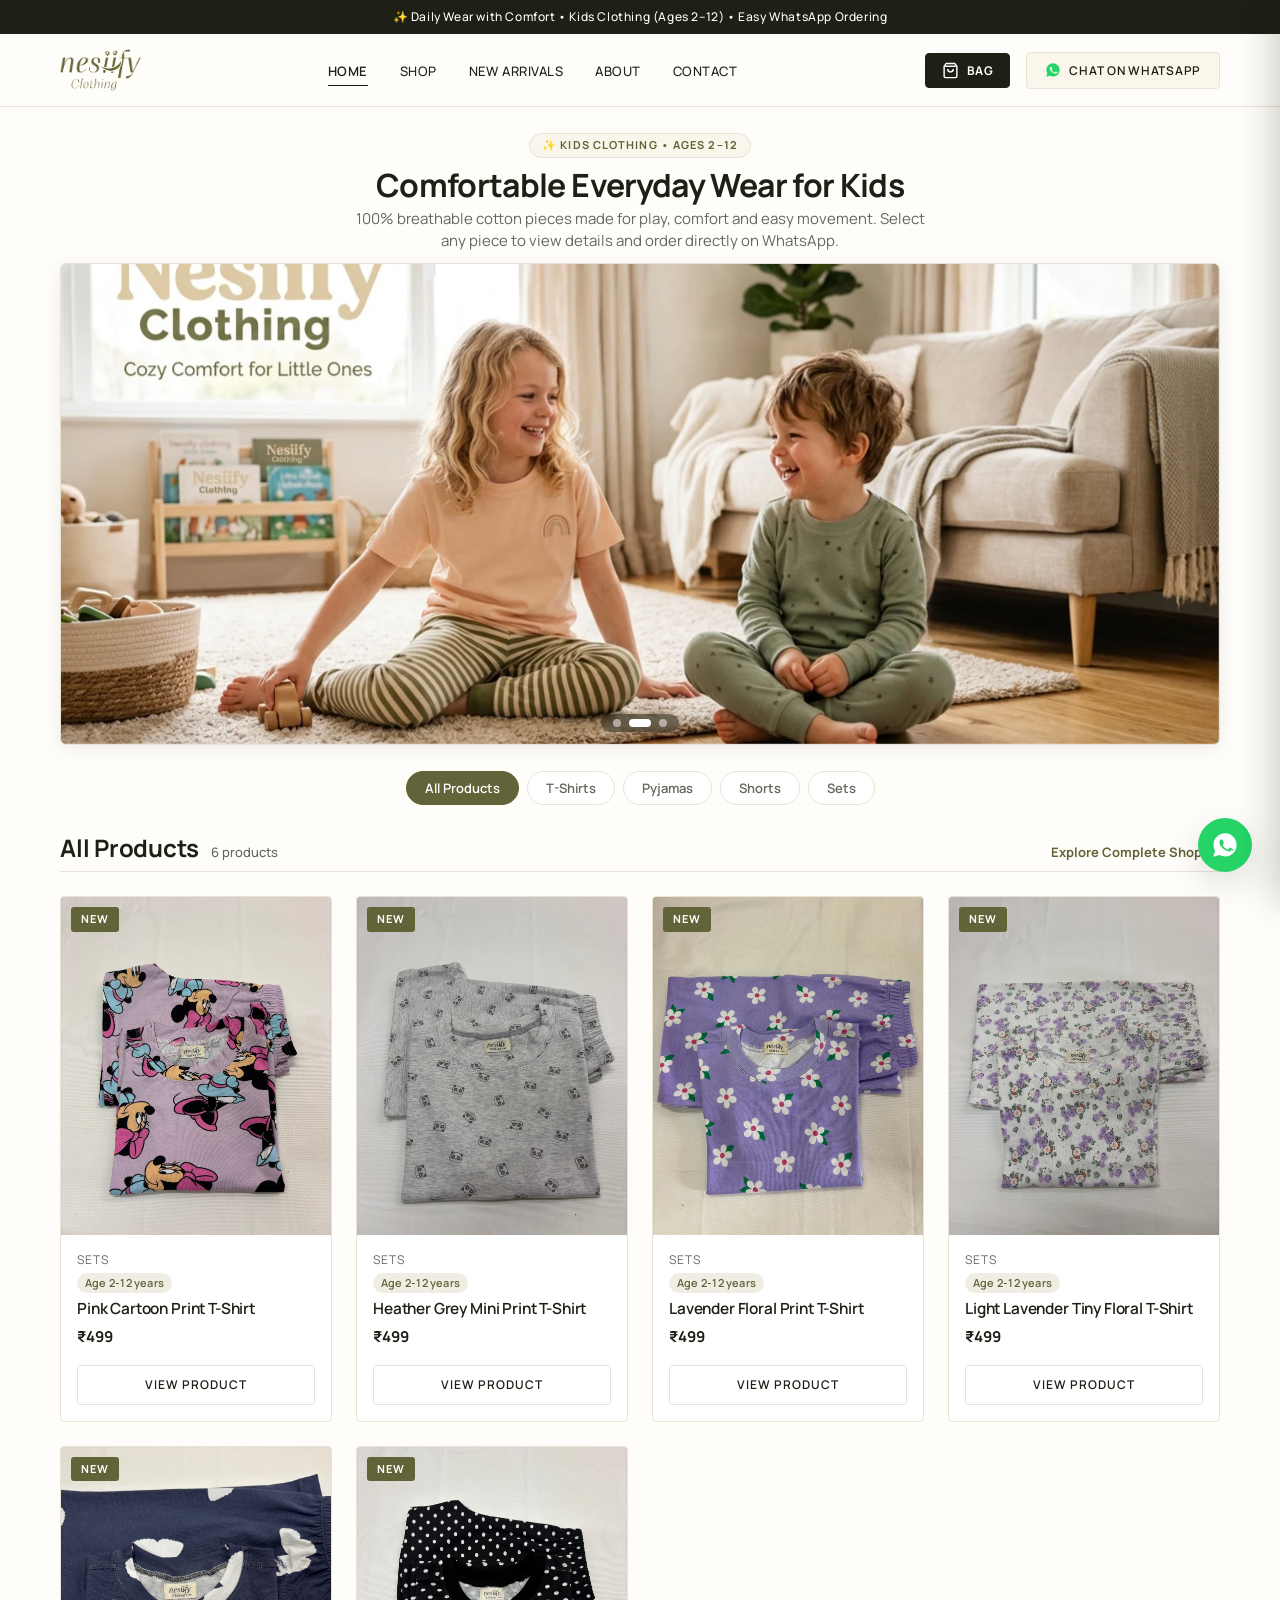
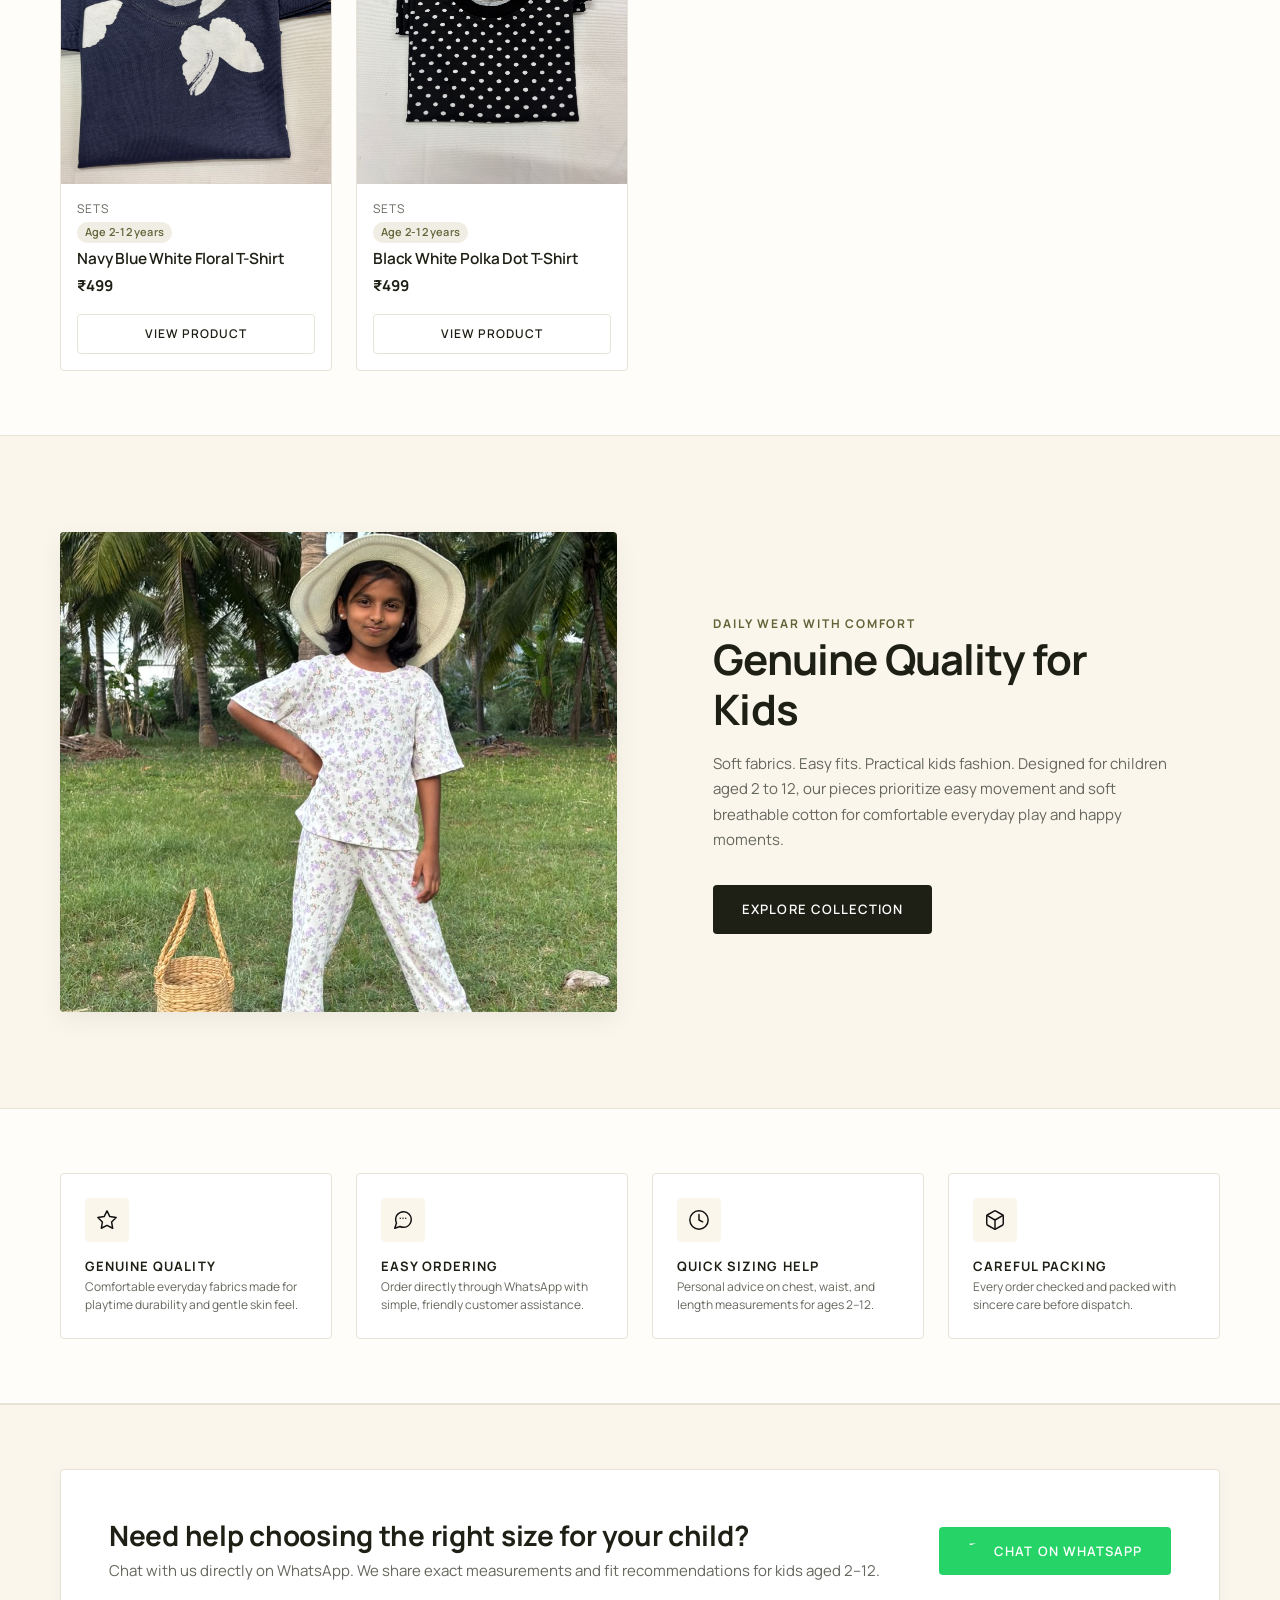
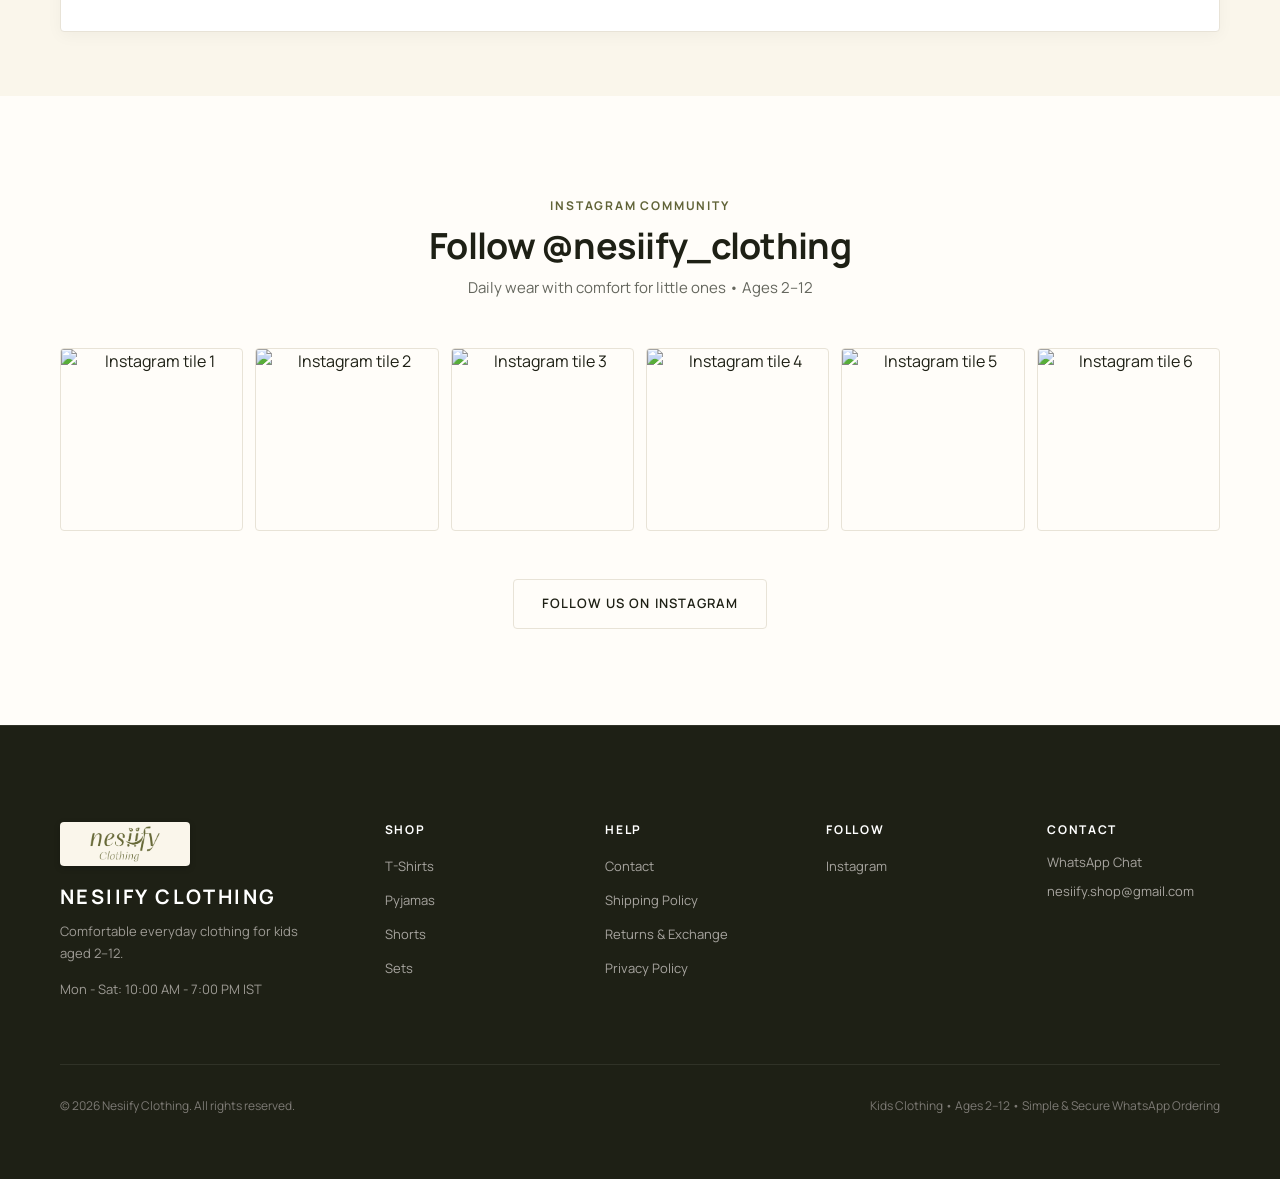
==== commit 85916e55: "added product" ====
--- a/index.html
+++ b/index.html
@@ -1,16 +1,19 @@
 <!DOCTYPE html>
 <html lang="en">
+
 <head>
   <meta charset="UTF-8">
   <meta name="viewport" content="width=device-width, initial-scale=1.0">
   <title>Nesiify Clothing | Kids Clothing for Ages 2–12</title>
-  <meta name="description" content="Comfortable everyday clothing for kids aged 2–12. Shop genuine quality T-Shirts, Pyjamas, Shorts, and Sets designed for comfort, play, and easy movement with direct WhatsApp ordering.">
-  
+  <meta name="description"
+    content="Comfortable everyday clothing for kids aged 2–12. Shop genuine quality T-Shirts, Pyjamas, Shorts, and Sets designed for comfort, play, and easy movement with direct WhatsApp ordering.">
+
   <!-- Open Graph -->
   <meta property="og:title" content="Nesiify Clothing | Kids Clothing for Ages 2–12">
-  <meta property="og:description" content="Daily wear with comfort. Everyday kidswear designed for comfort, play and easy movement.">
+  <meta property="og:description"
+    content="Daily wear with comfort. Everyday kidswear designed for comfort, play and easy movement.">
   <meta property="og:type" content="website">
-  
+
   <link rel="icon" type="image/webp" href="assets/logo/nesiify_logo.webp">
 
   <!-- Google Fonts: Manrope -->
@@ -23,11 +26,13 @@
   <link rel="stylesheet" href="css/global.css">
   <link rel="stylesheet" href="css/navbar.css">
   <link rel="stylesheet" href="css/hero.css">
+  <link rel="stylesheet" href="css/carousel.css">
   <link rel="stylesheet" href="css/products.css">
   <link rel="stylesheet" href="css/cart.css">
   <link rel="stylesheet" href="css/footer.css">
   <link rel="stylesheet" href="css/responsive.css">
 </head>
+
 <body>
   <!-- Accessibility Skip Link -->
   <a href="#mainContent" class="skip-link">Skip to main content</a>
@@ -59,8 +64,13 @@
 
       <!-- Desktop WhatsApp Action Button -->
       <div class="nav-actions">
-        <button type="button" class="nav-wa-btn btn-whatsapp-chat" data-whatsapp-msg="Hi! I would like to inquire about Nesiify Clothing kidswear collection." aria-label="Chat on WhatsApp">
-          <svg viewBox="0 0 24 24" aria-hidden="true"><path d="M12.04 2c-5.46 0-9.91 4.45-9.91 9.91 0 1.75.46 3.45 1.32 4.95L2.05 22l5.25-1.38c1.45.79 3.08 1.21 4.74 1.21 5.46 0 9.91-4.45 9.91-9.91 0-2.65-1.03-5.14-2.9-7.01A9.816 9.816 0 0 0 12.04 2zm5.8 14.15c-.24.68-1.2 1.25-1.72 1.33-.48.07-1.1.1-3.21-.78-2.69-1.12-4.43-3.84-4.57-4.02-.13-.18-1.1-1.46-1.1-2.79 0-1.33.7-1.98.95-2.25.24-.26.54-.33.72-.33.18 0 .36 0 .52.01.17.01.4.06.61.56.24.58.82 2 .89 2.15.07.15.11.33.02.53-.1.19-.15.31-.3.48-.15.18-.31.39-.44.52-.15.15-.31.31-.13.62.18.31.78 1.29 1.68 2.09 1.15 1.03 2.13 1.35 2.43 1.5.3.15.48.13.66-.08.18-.21.78-.91.99-1.22.21-.31.42-.26.7-.16.29.1 1.83.86 2.14 1.02.31.15.52.23.6.36.07.12.07.72-.17 1.4z"/></svg>
+        <button type="button" class="nav-wa-btn btn-whatsapp-chat"
+          data-whatsapp-msg="Hi! I would like to inquire about Nesiify Clothing kidswear collection."
+          aria-label="Chat on WhatsApp">
+          <svg viewBox="0 0 24 24" aria-hidden="true">
+            <path
+              d="M12.04 2c-5.46 0-9.91 4.45-9.91 9.91 0 1.75.46 3.45 1.32 4.95L2.05 22l5.25-1.38c1.45.79 3.08 1.21 4.74 1.21 5.46 0 9.91-4.45 9.91-9.91 0-2.65-1.03-5.14-2.9-7.01A9.816 9.816 0 0 0 12.04 2zm5.8 14.15c-.24.68-1.2 1.25-1.72 1.33-.48.07-1.1.1-3.21-.78-2.69-1.12-4.43-3.84-4.57-4.02-.13-.18-1.1-1.46-1.1-2.79 0-1.33.7-1.98.95-2.25.24-.26.54-.33.72-.33.18 0 .36 0 .52.01.17.01.4.06.61.56.24.58.82 2 .89 2.15.07.15.11.33.02.53-.1.19-.15.31-.3.48-.15.18-.31.39-.44.52-.15.15-.31.31-.13.62.18.31.78 1.29 1.68 2.09 1.15 1.03 2.13 1.35 2.43 1.5.3.15.48.13.66-.08.18-.21.78-.91.99-1.22.21-.31.42-.26.7-.16.29.1 1.83.86 2.14 1.02.31.15.52.23.6.36.07.12.07.72-.17 1.4z" />
+          </svg>
           <span>Chat on WhatsApp</span>
         </button>
 
@@ -89,12 +99,18 @@
       <li><a href="shop.html?category=new-arrivals" class="mobile-nav-link">New Arrivals</a></li>
       <li><a href="about.html" class="mobile-nav-link">About Us</a></li>
       <li><a href="contact.html" class="mobile-nav-link">Contact</a></li>
-      <li><a href="policies/shipping.html" class="mobile-nav-link" style="font-size: 14px; color: var(--color-text-secondary);">Shipping Policy</a></li>
-      <li><a href="policies/returns.html" class="mobile-nav-link" style="font-size: 14px; color: var(--color-text-secondary);">Returns & Exchanges</a></li>
+      <li><a href="policies/shipping.html" class="mobile-nav-link"
+          style="font-size: 14px; color: var(--color-text-secondary);">Shipping Policy</a></li>
+      <li><a href="policies/returns.html" class="mobile-nav-link"
+          style="font-size: 14px; color: var(--color-text-secondary);">Returns & Exchanges</a></li>
     </ul>
     <div class="mobile-drawer-footer">
-      <button type="button" class="btn btn-whatsapp btn-whatsapp-chat" style="width: 100%;" data-whatsapp-msg="Hi! I have a question about Nesiify Clothing kidswear collection.">
-        <svg viewBox="0 0 24 24" aria-hidden="true" style="width:18px;height:18px;fill:currentColor;"><path d="M12.04 2c-5.46 0-9.91 4.45-9.91 9.91 0 1.75.46 3.45 1.32 4.95L2.05 22l5.25-1.38c1.45.79 3.08 1.21 4.74 1.21 5.46 0 9.91-4.45 9.91-9.91 0-2.65-1.03-5.14-2.9-7.01A9.816 9.816 0 0 0 12.04 2zm5.8 14.15c-.24.68-1.2 1.25-1.72 1.33-.48.07-1.1.1-3.21-.78-2.69-1.12-4.43-3.84-4.57-4.02-.13-.18-1.1-1.46-1.1-2.79 0-1.33.7-1.98.95-2.25.24-.26.54-.33.72-.33.18 0 .36 0 .52.01.17.01.4.06.61.56.24.58.82 2 .89 2.15.07.15.11.33.02.53-.1.19-.15.31-.3.48-.15.18-.31.39-.44.52-.15.15-.31.31-.13.62.18.31.78 1.29 1.68 2.09 1.15 1.03 2.13 1.35 2.43 1.5.3.15.48.13.66-.08.18-.21.78-.91.99-1.22.21-.31.42-.26.7-.16.29.1 1.83.86 2.14 1.02.31.15.52.23.6.36.07.12.07.72-.17 1.4z"/></svg>
+      <button type="button" class="btn btn-whatsapp btn-whatsapp-chat" style="width: 100%;"
+        data-whatsapp-msg="Hi! I have a question about Nesiify Clothing kidswear collection.">
+        <svg viewBox="0 0 24 24" aria-hidden="true" style="width:18px;height:18px;fill:currentColor;">
+          <path
+            d="M12.04 2c-5.46 0-9.91 4.45-9.91 9.91 0 1.75.46 3.45 1.32 4.95L2.05 22l5.25-1.38c1.45.79 3.08 1.21 4.74 1.21 5.46 0 9.91-4.45 9.91-9.91 0-2.65-1.03-5.14-2.9-7.01A9.816 9.816 0 0 0 12.04 2zm5.8 14.15c-.24.68-1.2 1.25-1.72 1.33-.48.07-1.1.1-3.21-.78-2.69-1.12-4.43-3.84-4.57-4.02-.13-.18-1.1-1.46-1.1-2.79 0-1.33.7-1.98.95-2.25.24-.26.54-.33.72-.33.18 0 .36 0 .52.01.17.01.4.06.61.56.24.58.82 2 .89 2.15.07.15.11.33.02.53-.1.19-.15.31-.3.48-.15.18-.31.39-.44.52-.15.15-.31.31-.13.62.18.31.78 1.29 1.68 2.09 1.15 1.03 2.13 1.35 2.43 1.5.3.15.48.13.66-.08.18-.21.78-.91.99-1.22.21-.31.42-.26.7-.16.29.1 1.83.86 2.14 1.02.31.15.52.23.6.36.07.12.07.72-.17 1.4z" />
+        </svg>
         <span>CHAT ON WHATSAPP</span>
       </button>
     </div>
@@ -106,7 +122,46 @@
       <div class="container text-center">
         <div class="compact-intro-badge">✨ Kids Clothing &bull; Ages 2–12</div>
         <h1 class="compact-intro-title">Comfortable Everyday Wear for Kids</h1>
-        <p class="compact-intro-sub">100% breathable cotton pieces made for play, comfort and easy movement. Select any piece to view details and order directly on WhatsApp.</p>
+        <p class="compact-intro-sub">100% breathable cotton pieces made for play, comfort and easy movement. Select any
+          piece to view details and order directly on WhatsApp.</p>
+      </div>
+    </section>
+
+    <!-- NEW 3-IMAGE AUTOMATIC HERO CAROUSEL -->
+    <section class="home-hero-carousel-section" aria-label="Promotional Showcase">
+      <div class="container">
+        <div class="hero-carousel" id="heroCarousel" role="region" aria-roledescription="carousel"
+          aria-label="Nesiify Promotional Collection">
+          <div class="hero-carousel-slides">
+            <div class="hero-carousel-slide is-active" role="group" aria-roledescription="slide" aria-label="1 of 3"
+              aria-hidden="false">
+              <img src="assets/carousel/carousel-1.webp"
+                alt="Nesiify Clothing - Soft and breathable everyday essentials for kids" width="1376" height="768"
+                fetchpriority="high">
+            </div>
+            <div class="hero-carousel-slide" role="group" aria-roledescription="slide" aria-label="2 of 3"
+              aria-hidden="true">
+              <img src="assets/carousel/carousel-2.webp"
+                alt="Nesiify Clothing - Cozy comfort and everyday loungewear for kids" width="1376" height="768"
+                loading="lazy">
+            </div>
+            <div class="hero-carousel-slide" role="group" aria-roledescription="slide" aria-label="3 of 3"
+              aria-hidden="true">
+              <img src="assets/carousel/carousel-3.webp"
+                alt="Nesiify Clothing - Active kids everyday wear made for play" width="1376" height="768"
+                loading="lazy">
+            </div>
+          </div>
+          <!-- Pagination Indicators -->
+          <div class="hero-carousel-dots" role="tablist" aria-label="Carousel pagination">
+            <button type="button" class="carousel-dot is-active" role="tab" aria-selected="true" aria-label="Slide 1"
+              data-slide-index="0"></button>
+            <button type="button" class="carousel-dot" role="tab" aria-selected="false" aria-label="Slide 2"
+              data-slide-index="1"></button>
+            <button type="button" class="carousel-dot" role="tab" aria-selected="false" aria-label="Slide 3"
+              data-slide-index="2"></button>
+          </div>
+        </div>
       </div>
     </section>
 
@@ -133,7 +188,10 @@
           </div>
           <a href="shop.html" class="home-view-all-link">
             <span>Explore Complete Shop</span>
-            <svg width="14" height="14" viewBox="0 0 24 24" fill="none" stroke="currentColor" stroke-width="2.5" style="display:inline-block;vertical-align:-1px;"><polyline points="9 18 15 12 9 6"></polyline></svg>
+            <svg width="14" height="14" viewBox="0 0 24 24" fill="none" stroke="currentColor" stroke-width="2.5"
+              style="display:inline-block;vertical-align:-1px;">
+              <polyline points="9 18 15 12 9 6"></polyline>
+            </svg>
           </a>
         </div>
         <div class="products-grid" id="homeProductsGrid">
@@ -146,12 +204,15 @@
     <section class="featured-collection-section">
       <div class="container featured-editorial-grid">
         <div class="featured-image-container">
-          <img src="assets/banners/featured-banner.jpg" alt="Children relaxing comfortably in cozy cotton kidswear" loading="lazy" width="700" height="480">
+          <img src="assets/banners/featured-banner.jpg" alt="Children relaxing comfortably in cozy cotton kidswear"
+            loading="lazy" width="700" height="480">
         </div>
         <div class="featured-content">
           <span class="featured-tag">Daily Wear with Comfort</span>
           <h2 class="featured-title">Genuine Quality for Kids</h2>
-          <p class="featured-desc">Soft fabrics. Easy fits. Practical kids fashion. Designed for children aged 2 to 12, our pieces prioritize easy movement and soft breathable cotton for comfortable everyday play and happy moments.</p>
+          <p class="featured-desc">Soft fabrics. Easy fits. Practical kids fashion. Designed for children aged 2 to 12,
+            our pieces prioritize easy movement and soft breathable cotton for comfortable everyday play and happy
+            moments.</p>
           <a href="shop.html" class="btn btn-primary">EXPLORE COLLECTION</a>
         </div>
       </div>
@@ -199,10 +260,15 @@
         <div class="whatsapp-cta-box">
           <div class="whatsapp-cta-content">
             <h2>Need help choosing the right size for your child?</h2>
-            <p>Chat with us directly on WhatsApp. We share exact measurements and fit recommendations for kids aged 2–12.</p>
-          </div>
-          <button type="button" class="btn btn-whatsapp btn-whatsapp-chat" data-whatsapp-msg="Hi! I need help choosing the right size for my child.">
-            <svg viewBox="0 0 24 24" aria-hidden="true"><path d="M12.04 2c-5.46 0-9.91 4.45-9.91 0 1.75.46 3.45 1.32 4.95L2.05 22l5.25-1.38c1.45.79 3.08 1.21 4.74 1.21 5.46 0 9.91-4.45 9.91-9.91 0-2.65-1.03-5.14-2.9-7.01A9.816 9.816 0 0 0 12.04 2zm5.8 14.15c-.24.68-1.2 1.25-1.72 1.33-.48.07-1.1.1-3.21-.78-2.69-1.12-4.43-3.84-4.57-4.02-.13-.18-1.1-1.46-1.1-2.79 0-1.33.7-1.98.95-2.25.24-.26.54-.33.72-.33.18 0 .36 0 .52.01.17.01.4.06.61.56.24.58.82 2 .89 2.15.07.15.11.33.02.53-.1.19-.15.31-.3.48-.15.18-.31.39-.44.52-.15.15-.31.31-.13.62.18.31.78 1.29 1.68 2.09 1.15 1.03 2.13 1.35 2.43 1.5.3.15.48.13.66-.08.18-.21.78-.91.99-1.22.21-.31.42-.26.7-.16.29.1 1.83.86 2.14 1.02.31.15.52.23.6.36.07.12.07.72-.17 1.4z"/></svg>
+            <p>Chat with us directly on WhatsApp. We share exact measurements and fit recommendations for kids aged
+              2–12.</p>
+          </div>
+          <button type="button" class="btn btn-whatsapp btn-whatsapp-chat"
+            data-whatsapp-msg="Hi! I need help choosing the right size for my child.">
+            <svg viewBox="0 0 24 24" aria-hidden="true">
+              <path
+                d="M12.04 2c-5.46 0-9.91 4.45-9.91 0 1.75.46 3.45 1.32 4.95L2.05 22l5.25-1.38c1.45.79 3.08 1.21 4.74 1.21 5.46 0 9.91-4.45 9.91-9.91 0-2.65-1.03-5.14-2.9-7.01A9.816 9.816 0 0 0 12.04 2zm5.8 14.15c-.24.68-1.2 1.25-1.72 1.33-.48.07-1.1.1-3.21-.78-2.69-1.12-4.43-3.84-4.57-4.02-.13-.18-1.1-1.46-1.1-2.79 0-1.33.7-1.98.95-2.25.24-.26.54-.33.72-.33.18 0 .36 0 .52.01.17.01.4.06.61.56.24.58.82 2 .89 2.15.07.15.11.33.02.53-.1.19-.15.31-.3.48-.15.18-.31.39-.44.52-.15.15-.31.31-.13.62.18.31.78 1.29 1.68 2.09 1.15 1.03 2.13 1.35 2.43 1.5.3.15.48.13.66-.08.18-.21.78-.91.99-1.22.21-.31.42-.26.7-.16.29.1 1.83.86 2.14 1.02.31.15.52.23.6.36.07.12.07.72-.17 1.4z" />
+            </svg>
             <span>CHAT ON WHATSAPP</span>
           </button>
         </div>
@@ -221,37 +287,61 @@
           <a href="#" class="instagram-item" data-config="instagramUrl" aria-label="Instagram post 1">
             <img src="assets/instagram/ig-1.jpg" alt="Instagram tile 1" loading="lazy" width="200" height="200">
             <div class="instagram-overlay">
-              <svg viewBox="0 0 24 24" fill="none" stroke="currentColor" stroke-width="2"><rect x="2" y="2" width="20" height="20" rx="5"/><circle cx="12" cy="12" r="4"/><circle cx="17.5" cy="6.5" r="1.5"/></svg>
+              <svg viewBox="0 0 24 24" fill="none" stroke="currentColor" stroke-width="2">
+                <rect x="2" y="2" width="20" height="20" rx="5" />
+                <circle cx="12" cy="12" r="4" />
+                <circle cx="17.5" cy="6.5" r="1.5" />
+              </svg>
             </div>
           </a>
           <a href="#" class="instagram-item" data-config="instagramUrl" aria-label="Instagram post 2">
             <img src="assets/instagram/ig-2.jpg" alt="Instagram tile 2" loading="lazy" width="200" height="200">
             <div class="instagram-overlay">
-              <svg viewBox="0 0 24 24" fill="none" stroke="currentColor" stroke-width="2"><rect x="2" y="2" width="20" height="20" rx="5"/><circle cx="12" cy="12" r="4"/><circle cx="17.5" cy="6.5" r="1.5"/></svg>
+              <svg viewBox="0 0 24 24" fill="none" stroke="currentColor" stroke-width="2">
+                <rect x="2" y="2" width="20" height="20" rx="5" />
+                <circle cx="12" cy="12" r="4" />
+                <circle cx="17.5" cy="6.5" r="1.5" />
+              </svg>
             </div>
           </a>
           <a href="#" class="instagram-item" data-config="instagramUrl" aria-label="Instagram post 3">
             <img src="assets/instagram/ig-3.jpg" alt="Instagram tile 3" loading="lazy" width="200" height="200">
             <div class="instagram-overlay">
-              <svg viewBox="0 0 24 24" fill="none" stroke="currentColor" stroke-width="2"><rect x="2" y="2" width="20" height="20" rx="5"/><circle cx="12" cy="12" r="4"/><circle cx="17.5" cy="6.5" r="1.5"/></svg>
+              <svg viewBox="0 0 24 24" fill="none" stroke="currentColor" stroke-width="2">
+                <rect x="2" y="2" width="20" height="20" rx="5" />
+                <circle cx="12" cy="12" r="4" />
+                <circle cx="17.5" cy="6.5" r="1.5" />
+              </svg>
             </div>
           </a>
           <a href="#" class="instagram-item" data-config="instagramUrl" aria-label="Instagram post 4">
             <img src="assets/instagram/ig-4.jpg" alt="Instagram tile 4" loading="lazy" width="200" height="200">
             <div class="instagram-overlay">
-              <svg viewBox="0 0 24 24" fill="none" stroke="currentColor" stroke-width="2"><rect x="2" y="2" width="20" height="20" rx="5"/><circle cx="12" cy="12" r="4"/><circle cx="17.5" cy="6.5" r="1.5"/></svg>
+              <svg viewBox="0 0 24 24" fill="none" stroke="currentColor" stroke-width="2">
+                <rect x="2" y="2" width="20" height="20" rx="5" />
+                <circle cx="12" cy="12" r="4" />
+                <circle cx="17.5" cy="6.5" r="1.5" />
+              </svg>
             </div>
           </a>
           <a href="#" class="instagram-item" data-config="instagramUrl" aria-label="Instagram post 5">
             <img src="assets/instagram/ig-5.jpg" alt="Instagram tile 5" loading="lazy" width="200" height="200">
             <div class="instagram-overlay">
-              <svg viewBox="0 0 24 24" fill="none" stroke="currentColor" stroke-width="2"><rect x="2" y="2" width="20" height="20" rx="5"/><circle cx="12" cy="12" r="4"/><circle cx="17.5" cy="6.5" r="1.5"/></svg>
+              <svg viewBox="0 0 24 24" fill="none" stroke="currentColor" stroke-width="2">
+                <rect x="2" y="2" width="20" height="20" rx="5" />
+                <circle cx="12" cy="12" r="4" />
+                <circle cx="17.5" cy="6.5" r="1.5" />
+              </svg>
             </div>
           </a>
           <a href="#" class="instagram-item" data-config="instagramUrl" aria-label="Instagram post 6">
             <img src="assets/instagram/ig-6.jpg" alt="Instagram tile 6" loading="lazy" width="200" height="200">
             <div class="instagram-overlay">
-              <svg viewBox="0 0 24 24" fill="none" stroke="currentColor" stroke-width="2"><rect x="2" y="2" width="20" height="20" rx="5"/><circle cx="12" cy="12" r="4"/><circle cx="17.5" cy="6.5" r="1.5"/></svg>
+              <svg viewBox="0 0 24 24" fill="none" stroke="currentColor" stroke-width="2">
+                <rect x="2" y="2" width="20" height="20" rx="5" />
+                <circle cx="12" cy="12" r="4" />
+                <circle cx="17.5" cy="6.5" r="1.5" />
+              </svg>
             </div>
           </a>
         </div>
@@ -273,7 +363,8 @@
           <div class="footer-brand-title">Nesiify Clothing</div>
           <p class="footer-brand-desc">Comfortable everyday clothing for kids aged 2–12.</p>
           <div class="footer-contact-item">
-            <span style="font-size: 13px; color: #9E9B95;" data-config="businessHours">Mon - Sat: 10:00 AM - 7:00 PM IST</span>
+            <span style="font-size: 13px; color: #9E9B95;" data-config="businessHours">Mon - Sat: 10:00 AM - 7:00 PM
+              IST</span>
           </div>
         </div>
 
@@ -308,10 +399,11 @@
           <h4 class="footer-heading">CONTACT</h4>
           <ul class="footer-links">
             <li class="footer-contact-item">
-              <a href="#" class="footer-link btn-whatsapp-chat" data-whatsapp-msg="Hi! I would like to inquire about Nesiify Clothing.">WhatsApp Chat</a>
+              <a href="#" class="footer-link btn-whatsapp-chat"
+                data-whatsapp-msg="Hi! I would like to inquire about Nesiify Clothing.">WhatsApp Chat</a>
             </li>
             <li class="footer-contact-item">
-              <a href="#" class="footer-link" data-config="email">contact@nesiifyclothing.com</a>
+              <a href="#" class="footer-link" data-config="email">nesiify.shop@gmail.com</a>
             </li>
           </ul>
         </div>
@@ -328,19 +420,35 @@
   <nav class="bottom-nav-bar" aria-label="Mobile Navigation Bar">
     <div class="bottom-nav-grid">
       <a href="index.html" class="bottom-nav-item is-active">
-        <svg viewBox="0 0 24 24" fill="none" stroke="currentColor" stroke-width="2"><path d="M3 9l9-7 9 7v11a2 2 0 0 1-2 2H5a2 2 0 0 1-2-2z"/><polyline points="9 22 9 12 15 12 15 22"/></svg>
+        <svg viewBox="0 0 24 24" fill="none" stroke="currentColor" stroke-width="2">
+          <path d="M3 9l9-7 9 7v11a2 2 0 0 1-2 2H5a2 2 0 0 1-2-2z" />
+          <polyline points="9 22 9 12 15 12 15 22" />
+        </svg>
         <span>Home</span>
       </a>
       <a href="shop.html" class="bottom-nav-item">
-        <svg viewBox="0 0 24 24" fill="none" stroke="currentColor" stroke-width="2"><rect x="3" y="3" width="7" height="7"/><rect x="14" y="3" width="7" height="7"/><rect x="14" y="14" width="7" height="7"/><rect x="3" y="14" width="7" height="7"/></svg>
+        <svg viewBox="0 0 24 24" fill="none" stroke="currentColor" stroke-width="2">
+          <rect x="3" y="3" width="7" height="7" />
+          <rect x="14" y="3" width="7" height="7" />
+          <rect x="14" y="14" width="7" height="7" />
+          <rect x="3" y="14" width="7" height="7" />
+        </svg>
         <span>Shop</span>
       </a>
-      <a href="#" class="bottom-nav-item is-wa btn-whatsapp-chat" data-whatsapp-msg="Hi! I am browsing Nesiify Clothing kidswear collection." aria-label="WhatsApp Chat">
-        <svg viewBox="0 0 24 24" fill="currentColor"><path d="M12.04 2c-5.46 0-9.91 4.45-9.91 9.91 0 1.75.46 3.45 1.32 4.95L2.05 22l5.25-1.38c1.45.79 3.08 1.21 4.74 1.21 5.46 0 9.91-4.45 9.91-9.91 0-2.65-1.03-5.14-2.9-7.01A9.816 9.816 0 0 0 12.04 2zm5.8 14.15c-.24.68-1.2 1.25-1.72 1.33-.48.07-1.1.1-3.21-.78-2.69-1.12-4.43-3.84-4.57-4.02-.13-.18-1.1-1.46-1.1-2.79 0-1.33.7-1.98.95-2.25.24-.26.54-.33.72-.33.18 0 .36 0 .52.01.17.01.4.06.61.56.24.58.82 2 .89 2.15.07.15.11.33.02.53-.1.19-.15.31-.3.48-.15.18-.31.39-.44.52-.15.15-.31.31-.13.62.18.31.78 1.29 1.68 2.09 1.15 1.03 2.13 1.35 2.43 1.5.3.15.48.13.66-.08.18-.21.78-.91.99-1.22.21-.31.42-.26.7-.16.29.1 1.83.86 2.14 1.02.31.15.52.23.6.36.07.12.07.72-.17 1.4z"/></svg>
+      <a href="#" class="bottom-nav-item is-wa btn-whatsapp-chat"
+        data-whatsapp-msg="Hi! I am browsing Nesiify Clothing kidswear collection." aria-label="WhatsApp Chat">
+        <svg viewBox="0 0 24 24" fill="currentColor">
+          <path
+            d="M12.04 2c-5.46 0-9.91 4.45-9.91 9.91 0 1.75.46 3.45 1.32 4.95L2.05 22l5.25-1.38c1.45.79 3.08 1.21 4.74 1.21 5.46 0 9.91-4.45 9.91-9.91 0-2.65-1.03-5.14-2.9-7.01A9.816 9.816 0 0 0 12.04 2zm5.8 14.15c-.24.68-1.2 1.25-1.72 1.33-.48.07-1.1.1-3.21-.78-2.69-1.12-4.43-3.84-4.57-4.02-.13-.18-1.1-1.46-1.1-2.79 0-1.33.7-1.98.95-2.25.24-.26.54-.33.72-.33.18 0 .36 0 .52.01.17.01.4.06.61.56.24.58.82 2 .89 2.15.07.15.11.33.02.53-.1.19-.15.31-.3.48-.15.18-.31.39-.44.52-.15.15-.31.31-.13.62.18.31.78 1.29 1.68 2.09 1.15 1.03 2.13 1.35 2.43 1.5.3.15.48.13.66-.08.18-.21.78-.91.99-1.22.21-.31.42-.26.7-.16.29.1 1.83.86 2.14 1.02.31.15.52.23.6.36.07.12.07.72-.17 1.4z" />
+        </svg>
         <span>WhatsApp</span>
       </a>
       <a href="#" class="bottom-nav-item" data-trigger-mobile-menu aria-label="Open menu">
-        <svg viewBox="0 0 24 24" fill="none" stroke="currentColor" stroke-width="2"><line x1="3" y1="12" x2="21" y2="12"/><line x1="3" y1="6" x2="21" y2="6"/><line x1="3" y1="18" x2="21" y2="18"/></svg>
+        <svg viewBox="0 0 24 24" fill="none" stroke="currentColor" stroke-width="2">
+          <line x1="3" y1="12" x2="21" y2="12" />
+          <line x1="3" y1="6" x2="21" y2="6" />
+          <line x1="3" y1="18" x2="21" y2="18" />
+        </svg>
         <span>Menu</span>
       </a>
     </div>
@@ -348,7 +456,10 @@
 
   <!-- Floating WhatsApp Button -->
   <a href="#" class="floating-whatsapp" aria-label="Direct WhatsApp Chat">
-    <svg viewBox="0 0 24 24" aria-hidden="true"><path d="M12.04 2c-5.46 0-9.91 4.45-9.91 9.91 0 1.75.46 3.45 1.32 4.95L2.05 22l5.25-1.38c1.45.79 3.08 1.21 4.74 1.21 5.46 0 9.91-4.45 9.91-9.91 0-2.65-1.03-5.14-2.9-7.01A9.816 9.816 0 0 0 12.04 2zm5.8 14.15c-.24.68-1.2 1.25-1.72 1.33-.48.07-1.1.1-3.21-.78-2.69-1.12-4.43-3.84-4.57-4.02-.13-.18-1.1-1.46-1.1-2.79 0-1.33.7-1.98.95-2.25.24-.26.54-.33.72-.33.18 0 .36 0 .52.01.17.01.4.06.61.56.24.58.82 2 .89 2.15.07.15.11.33.02.53-.1.19-.15.31-.3.48-.15.18-.31.39-.44.52-.15.15-.31.31-.13.62.18.31.78 1.29 1.68 2.09 1.15 1.03 2.13 1.35 2.43 1.5.3.15.48.13.66-.08.18-.21.78-.91.99-1.22.21-.31.42-.26.7-.16.29.1 1.83.86 2.14 1.02.31.15.52.23.6.36.07.12.07.72-.17 1.4z"/></svg>
+    <svg viewBox="0 0 24 24" aria-hidden="true">
+      <path
+        d="M12.04 2c-5.46 0-9.91 4.45-9.91 9.91 0 1.75.46 3.45 1.32 4.95L2.05 22l5.25-1.38c1.45.79 3.08 1.21 4.74 1.21 5.46 0 9.91-4.45 9.91-9.91 0-2.65-1.03-5.14-2.9-7.01A9.816 9.816 0 0 0 12.04 2zm5.8 14.15c-.24.68-1.2 1.25-1.72 1.33-.48.07-1.1.1-3.21-.78-2.69-1.12-4.43-3.84-4.57-4.02-.13-.18-1.1-1.46-1.1-2.79 0-1.33.7-1.98.95-2.25.24-.26.54-.33.72-.33.18 0 .36 0 .52.01.17.01.4.06.61.56.24.58.82 2 .89 2.15.07.15.11.33.02.53-.1.19-.15.31-.3.48-.15.18-.31.39-.44.52-.15.15-.31.31-.13.62.18.31.78 1.29 1.68 2.09 1.15 1.03 2.13 1.35 2.43 1.5.3.15.48.13.66-.08.18-.21.78-.91.99-1.22.21-.31.42-.26.7-.16.29.1 1.83.86 2.14 1.02.31.15.52.23.6.36.07.12.07.72-.17 1.4z" />
+    </svg>
   </a>
 
   <!-- JavaScript Modules -->
@@ -357,6 +468,7 @@
   <script src="js/whatsapp.js"></script>
   <script src="js/cart.js"></script>
   <script src="js/navbar.js"></script>
+  <script src="js/carousel.js"></script>
   <script src="js/main.js"></script>
   <script>
     // Initialize Product-First Storefront on Homepage
@@ -375,8 +487,8 @@
             countEl.textContent = `${filtered.length} ${filtered.length === 1 ? 'product' : 'products'}`;
           }
           if (titleEl) {
-            titleEl.textContent = cat.toLowerCase() === 'all' 
-              ? 'All Products' 
+            titleEl.textContent = cat.toLowerCase() === 'all'
+              ? 'All Products'
               : cat.replace(/-/g, ' ').replace(/\b\w/g, l => l.toUpperCase());
           }
           const viewAllLink = document.querySelector('.home-view-all-link');
@@ -409,6 +521,5 @@
     });
   </script>
 </body>
-</html>
-
-
+
+</html>
--- a/css/carousel.css
+++ b/css/carousel.css
@@ -0,0 +1,124 @@
+/* ===================================================
+   HERO 3-IMAGE AUTOMATIC PROMOTIONAL CAROUSEL
+   =================================================== */
+
+.home-hero-carousel-section {
+  padding: 6px 0 16px 0;
+  background-color: var(--color-bg-main);
+}
+
+.hero-carousel {
+  position: relative;
+  width: 100%;
+  border-radius: var(--radius-md);
+  overflow: hidden;
+  background-color: var(--color-bg-secondary);
+  box-shadow: 0 4px 18px rgba(30, 32, 21, 0.07);
+  border: 1px solid var(--color-border);
+  user-select: none;
+  touch-action: pan-y pinch-zoom;
+}
+
+.hero-carousel-slides {
+  position: relative;
+  width: 100%;
+  aspect-ratio: 16 / 9;
+  max-height: 480px;
+  overflow: hidden;
+}
+
+.hero-carousel-slide {
+  position: absolute;
+  inset: 0;
+  opacity: 0;
+  visibility: hidden;
+  transition: opacity 0.75s ease-in-out, transform 0.75s ease-in-out;
+  transform: scale(1.02);
+  will-change: opacity, transform;
+}
+
+.hero-carousel-slide.is-active {
+  opacity: 1;
+  visibility: visible;
+  transform: scale(1);
+  z-index: 1;
+}
+
+.hero-carousel-slide img {
+  width: 100%;
+  height: 100%;
+  object-fit: cover;
+  object-position: center;
+  display: block;
+}
+
+/* Pagination Indicators */
+.hero-carousel-dots {
+  position: absolute;
+  bottom: 12px;
+  left: 50%;
+  transform: translateX(-50%);
+  display: inline-flex;
+  align-items: center;
+  gap: 8px;
+  padding: 5px 12px;
+  background: rgba(30, 32, 21, 0.45);
+  backdrop-filter: blur(6px);
+  -webkit-backdrop-filter: blur(6px);
+  border-radius: var(--radius-pill);
+  z-index: 3;
+}
+
+.carousel-dot {
+  width: 8px;
+  height: 8px;
+  border-radius: 50%;
+  background-color: rgba(255, 255, 255, 0.5);
+  border: none;
+  padding: 0;
+  cursor: pointer;
+  transition: all var(--transition-fast);
+}
+
+.carousel-dot:hover {
+  background-color: var(--color-white);
+  transform: scale(1.2);
+}
+
+.carousel-dot.is-active {
+  background-color: var(--color-white);
+  width: 22px;
+  border-radius: var(--radius-pill);
+}
+
+@media (max-width: 768px) {
+  .home-hero-carousel-section {
+    padding: 4px 0 12px 0;
+  }
+  .hero-carousel {
+    border-radius: var(--radius-sm);
+  }
+  .hero-carousel-slides {
+    aspect-ratio: 16 / 9;
+    max-height: 260px;
+  }
+  .hero-carousel-dots {
+    bottom: 8px;
+    gap: 6px;
+    padding: 4px 10px;
+  }
+  .carousel-dot {
+    width: 7px;
+    height: 7px;
+  }
+  .carousel-dot.is-active {
+    width: 18px;
+  }
+}
+
+@media (prefers-reduced-motion: reduce) {
+  .hero-carousel-slide {
+    transition: none !important;
+    transform: none !important;
+  }
+}
--- a/css/products.css
+++ b/css/products.css
@@ -224,3 +224,4 @@
   padding: 10px 14px;
   font-size: var(--font-size-xs);
 }
+
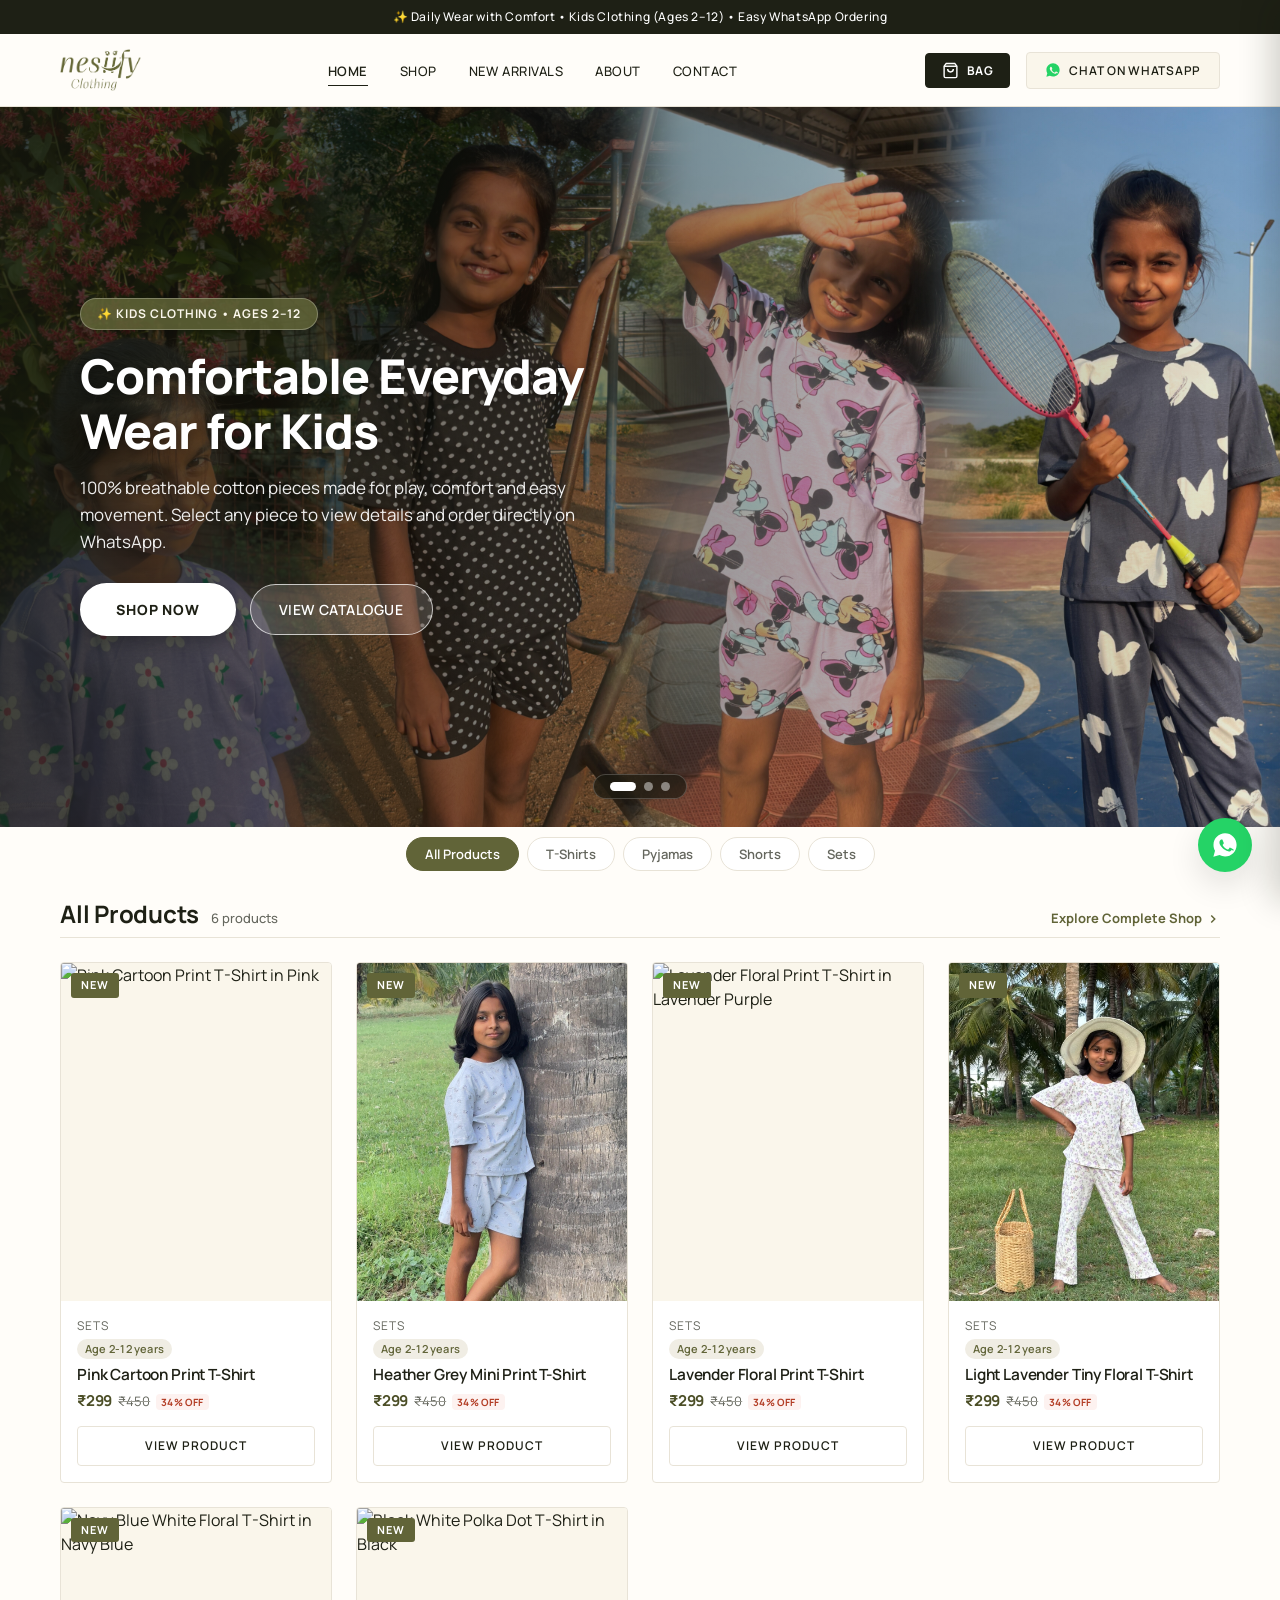
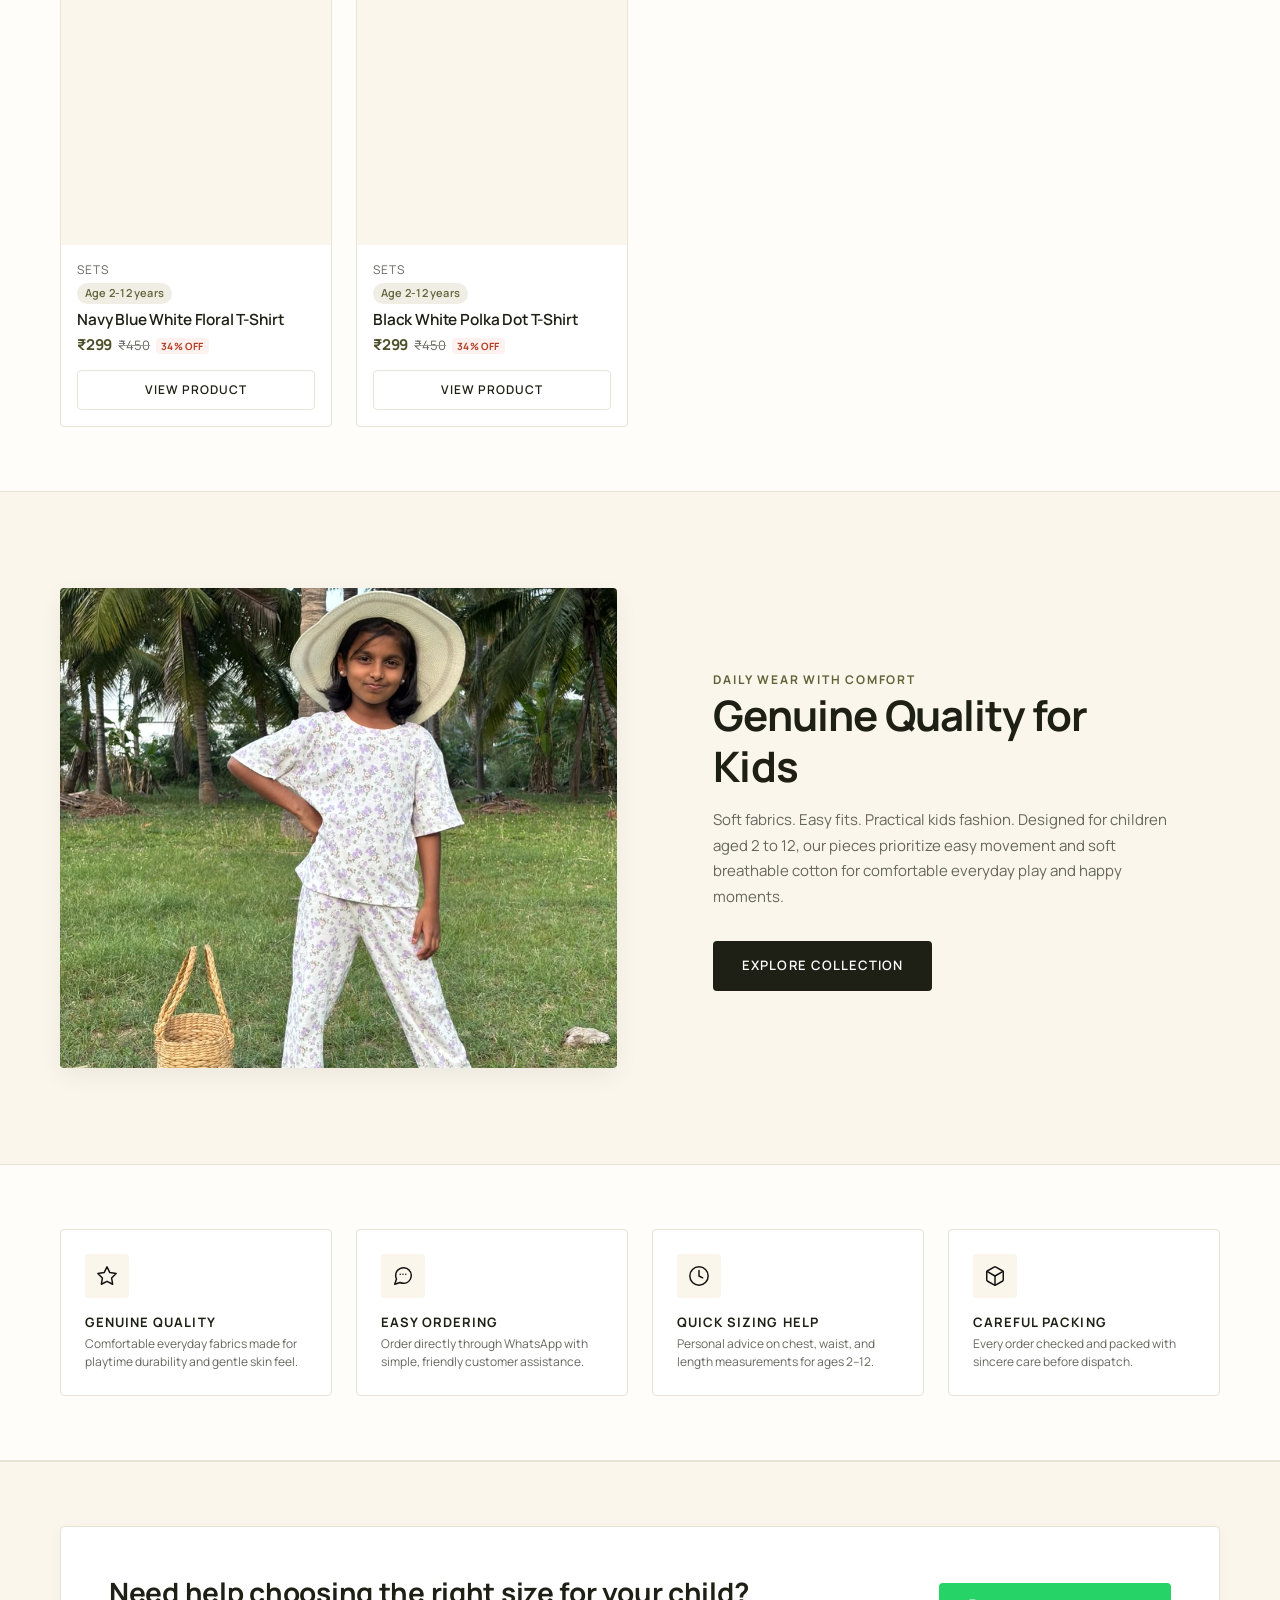
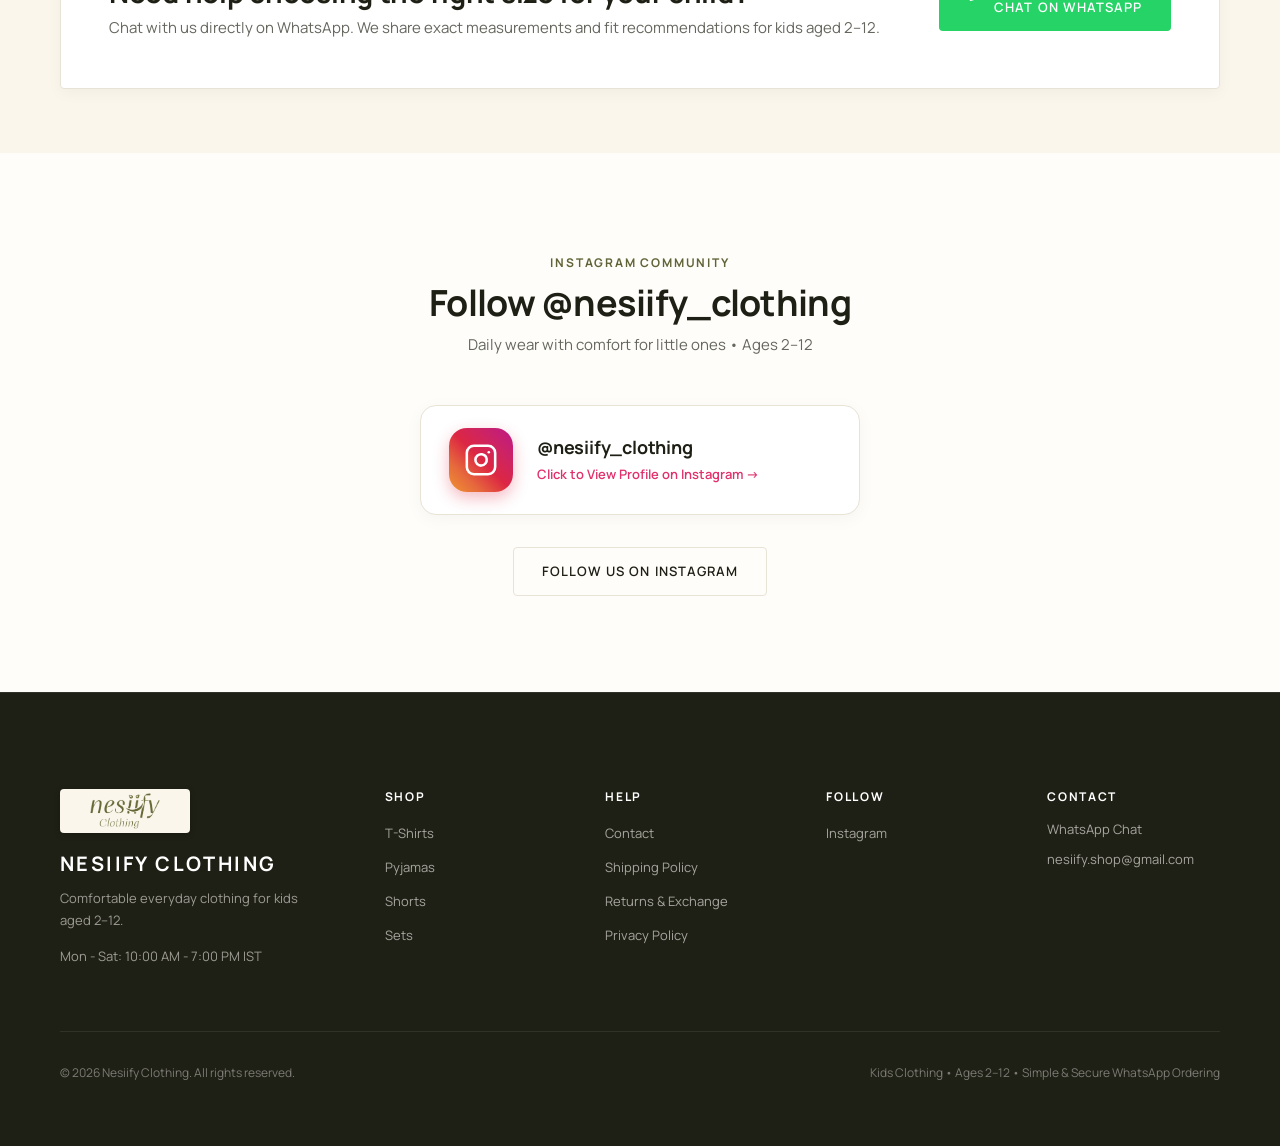
==== commit 4a9a73b7: "added carousel" ====
--- a/index.html
+++ b/index.html
@@ -117,50 +117,95 @@
   </div>
 
   <main id="mainContent" class="main-content">
-    <!-- SECTION 1 — COMPACT STOREFRONT INTRO -->
-    <section class="compact-hero-intro" aria-label="Brand Introduction">
-      <div class="container text-center">
-        <div class="compact-intro-badge">✨ Kids Clothing &bull; Ages 2–12</div>
-        <h1 class="compact-intro-title">Comfortable Everyday Wear for Kids</h1>
-        <p class="compact-intro-sub">100% breathable cotton pieces made for play, comfort and easy movement. Select any
-          piece to view details and order directly on WhatsApp.</p>
-      </div>
-    </section>
-
-    <!-- NEW 3-IMAGE AUTOMATIC HERO CAROUSEL -->
-    <section class="home-hero-carousel-section" aria-label="Promotional Showcase">
-      <div class="container">
-        <div class="hero-carousel" id="heroCarousel" role="region" aria-roledescription="carousel"
-          aria-label="Nesiify Promotional Collection">
-          <div class="hero-carousel-slides">
-            <div class="hero-carousel-slide is-active" role="group" aria-roledescription="slide" aria-label="1 of 3"
-              aria-hidden="false">
-              <img src="assets/carousel/carousel-1.webp"
-                alt="Nesiify Clothing - Soft and breathable everyday essentials for kids" width="1376" height="768"
-                fetchpriority="high">
-            </div>
-            <div class="hero-carousel-slide" role="group" aria-roledescription="slide" aria-label="2 of 3"
-              aria-hidden="true">
-              <img src="assets/carousel/carousel-2.webp"
-                alt="Nesiify Clothing - Cozy comfort and everyday loungewear for kids" width="1376" height="768"
-                loading="lazy">
-            </div>
-            <div class="hero-carousel-slide" role="group" aria-roledescription="slide" aria-label="3 of 3"
-              aria-hidden="true">
-              <img src="assets/carousel/carousel-3.webp"
-                alt="Nesiify Clothing - Active kids everyday wear made for play" width="1376" height="768"
-                loading="lazy">
-            </div>
-          </div>
-          <!-- Pagination Indicators -->
-          <div class="hero-carousel-dots" role="tablist" aria-label="Carousel pagination">
-            <button type="button" class="carousel-dot is-active" role="tab" aria-selected="true" aria-label="Slide 1"
-              data-slide-index="0"></button>
-            <button type="button" class="carousel-dot" role="tab" aria-selected="false" aria-label="Slide 2"
-              data-slide-index="1"></button>
-            <button type="button" class="carousel-dot" role="tab" aria-selected="false" aria-label="Slide 3"
-              data-slide-index="2"></button>
-          </div>
+    <!-- SECTION 1 — HERO PROMOTIONAL CAROUSEL (FULL WIDTH EDGE-TO-EDGE) -->
+    <section class="home-hero-carousel-section" aria-label="Featured Collection Showcase">
+      <div class="hero-carousel" id="heroCarousel" role="region" aria-roledescription="carousel"
+        aria-label="Nesiify Promotional Collection">
+        <div class="hero-carousel-slides">
+          <!-- Slide 1 -->
+          <div class="hero-carousel-slide is-active" role="group" aria-roledescription="slide" aria-label="1 of 3"
+            aria-hidden="false">
+            <img src="assets/carousel/carousel-1.webp"
+              alt="Nesiify Clothing - Soft and breathable everyday essentials for kids" width="1376" height="768"
+              fetchpriority="high">
+            <div class="hero-slide-overlay">
+              <div class="container hero-slide-container">
+                <div class="hero-slide-content">
+                  <span class="hero-slide-badge">✨ Kids Clothing &bull; Ages 2–12</span>
+                  <h1 class="hero-slide-title">Comfortable Everyday Wear for Kids</h1>
+                  <p class="hero-slide-desc">100% breathable cotton pieces made for play, comfort and easy movement. Select any piece to view details and order directly on WhatsApp.</p>
+                  <div class="hero-slide-actions">
+                    <a href="shop.html" class="btn btn-hero-shop" id="heroShopBtn1">SHOP NOW</a>
+                    <a href="#productsSection" class="btn btn-hero-outline" id="heroCatalogBtn1">VIEW CATALOGUE</a>
+                  </div>
+                </div>
+              </div>
+            </div>
+          </div>
+
+          <!-- Slide 2 -->
+          <div class="hero-carousel-slide" role="group" aria-roledescription="slide" aria-label="2 of 3"
+            aria-hidden="true">
+            <img src="assets/carousel/carousel-2.webp"
+              alt="Nesiify Clothing - Cozy comfort and everyday loungewear for kids" width="1376" height="768"
+              loading="lazy">
+            <div class="hero-slide-overlay">
+              <div class="container hero-slide-container">
+                <div class="hero-slide-content">
+                  <span class="hero-slide-badge">🌿 100% Breathable Cotton</span>
+                  <h2 class="hero-slide-title">Gentle on Skin, Made for Play</h2>
+                  <p class="hero-slide-desc">Thoughtfully tailored kids sets and daily outfits with authentic quality and soft, skin-friendly fabrics.</p>
+                  <div class="hero-slide-actions">
+                    <a href="shop.html" class="btn btn-hero-shop" id="heroShopBtn2">SHOP NOW</a>
+                    <a href="shop.html?category=sets" class="btn btn-hero-outline" id="heroSetsBtn2">EXPLORE SETS</a>
+                  </div>
+                </div>
+              </div>
+            </div>
+          </div>
+
+          <!-- Slide 3 -->
+          <div class="hero-carousel-slide" role="group" aria-roledescription="slide" aria-label="3 of 3"
+            aria-hidden="true">
+            <img src="assets/carousel/carousel-3.webp"
+              alt="Nesiify Clothing - Active kids everyday wear made for play" width="1376" height="768"
+              loading="lazy">
+            <div class="hero-slide-overlay">
+              <div class="container hero-slide-container">
+                <div class="hero-slide-content">
+                  <span class="hero-slide-badge">🏷️ Flat Prices from ₹299</span>
+                  <h2 class="hero-slide-title">Daily Styles Loved by Kids & Parents</h2>
+                  <p class="hero-slide-desc">Explore coordinated t-shirts, pyjamas and matching daily sets crafted for active little ones.</p>
+                  <div class="hero-slide-actions">
+                    <a href="shop.html" class="btn btn-hero-shop" id="heroShopBtn3">SHOP NOW</a>
+                    <button type="button" class="btn btn-hero-outline btn-whatsapp-chat" data-whatsapp-msg="Hi! I want to order kids wear from Nesiify Clothing.">CHAT ON WHATSAPP</button>
+                  </div>
+                </div>
+              </div>
+            </div>
+          </div>
+        </div>
+
+        <!-- Carousel Navigation Arrows -->
+        <button type="button" class="hero-carousel-nav hero-carousel-prev" aria-label="Previous slide">
+          <svg width="24" height="24" viewBox="0 0 24 24" fill="none" stroke="currentColor" stroke-width="2.5" stroke-linecap="round" stroke-linejoin="round" aria-hidden="true">
+            <polyline points="15 18 9 12 15 6"></polyline>
+          </svg>
+        </button>
+        <button type="button" class="hero-carousel-nav hero-carousel-next" aria-label="Next slide">
+          <svg width="24" height="24" viewBox="0 0 24 24" fill="none" stroke="currentColor" stroke-width="2.5" stroke-linecap="round" stroke-linejoin="round" aria-hidden="true">
+            <polyline points="9 18 15 12 9 6"></polyline>
+          </svg>
+        </button>
+
+        <!-- Pagination Indicators -->
+        <div class="hero-carousel-dots" role="tablist" aria-label="Carousel pagination">
+          <button type="button" class="carousel-dot is-active" role="tab" aria-selected="true" aria-label="Slide 1"
+            data-slide-index="0"></button>
+          <button type="button" class="carousel-dot" role="tab" aria-selected="false" aria-label="Slide 2"
+            data-slide-index="1"></button>
+          <button type="button" class="carousel-dot" role="tab" aria-selected="false" aria-label="Slide 3"
+            data-slide-index="2"></button>
         </div>
       </div>
     </section>
@@ -283,8 +328,30 @@
           <h2 class="section-title">Follow @nesiify_clothing</h2>
           <p class="section-subtitle">Daily wear with comfort for little ones &bull; Ages 2–12</p>
         </div>
+        <!-- Clickable Instagram Showcase Card (Active while post tiles are pending) -->
+        <div class="instagram-placeholder-container">
+          <a href="https://instagram.com/nesiify_clothing" target="_blank" rel="noopener noreferrer" class="instagram-logo-card" data-config="instagramUrl" aria-label="Visit Nesiify Clothing on Instagram">
+            <div class="instagram-icon-wrapper">
+              <svg viewBox="0 0 24 24" fill="none" stroke="currentColor" stroke-width="1.8" stroke-linecap="round" stroke-linejoin="round" aria-hidden="true">
+                <rect x="2" y="2" width="20" height="20" rx="5" ry="5" />
+                <path d="M16 11.37A4 4 0 1 1 12.63 8 4 4 0 0 1 16 11.37z" />
+                <line x1="17.5" y1="6.5" x2="17.51" y2="6.5" />
+              </svg>
+            </div>
+            <div class="instagram-card-content">
+              <span class="instagram-handle">@nesiify_clothing</span>
+              <span class="instagram-card-cta">Click to View Profile on Instagram &rarr;</span>
+            </div>
+          </a>
+        </div>
+
+        <!-- 
+          NOTE: INSTAGRAM TILE IMAGES TEMPLATE (Kept in code for future use)
+          Uncomment this block and add your post images into assets/instagram/ (ig-1.jpg to ig-6.jpg)
+        -->
+        <!--
         <div class="instagram-grid">
-          <a href="#" class="instagram-item" data-config="instagramUrl" aria-label="Instagram post 1">
+          <a href="#" class="instagram-item" data-config="instagramUrl" target="_blank" rel="noopener noreferrer" aria-label="Instagram post 1">
             <img src="assets/instagram/ig-1.jpg" alt="Instagram tile 1" loading="lazy" width="200" height="200">
             <div class="instagram-overlay">
               <svg viewBox="0 0 24 24" fill="none" stroke="currentColor" stroke-width="2">
@@ -294,7 +361,7 @@
               </svg>
             </div>
           </a>
-          <a href="#" class="instagram-item" data-config="instagramUrl" aria-label="Instagram post 2">
+          <a href="#" class="instagram-item" data-config="instagramUrl" target="_blank" rel="noopener noreferrer" aria-label="Instagram post 2">
             <img src="assets/instagram/ig-2.jpg" alt="Instagram tile 2" loading="lazy" width="200" height="200">
             <div class="instagram-overlay">
               <svg viewBox="0 0 24 24" fill="none" stroke="currentColor" stroke-width="2">
@@ -304,7 +371,7 @@
               </svg>
             </div>
           </a>
-          <a href="#" class="instagram-item" data-config="instagramUrl" aria-label="Instagram post 3">
+          <a href="#" class="instagram-item" data-config="instagramUrl" target="_blank" rel="noopener noreferrer" aria-label="Instagram post 3">
             <img src="assets/instagram/ig-3.jpg" alt="Instagram tile 3" loading="lazy" width="200" height="200">
             <div class="instagram-overlay">
               <svg viewBox="0 0 24 24" fill="none" stroke="currentColor" stroke-width="2">
@@ -314,7 +381,7 @@
               </svg>
             </div>
           </a>
-          <a href="#" class="instagram-item" data-config="instagramUrl" aria-label="Instagram post 4">
+          <a href="#" class="instagram-item" data-config="instagramUrl" target="_blank" rel="noopener noreferrer" aria-label="Instagram post 4">
             <img src="assets/instagram/ig-4.jpg" alt="Instagram tile 4" loading="lazy" width="200" height="200">
             <div class="instagram-overlay">
               <svg viewBox="0 0 24 24" fill="none" stroke="currentColor" stroke-width="2">
@@ -324,7 +391,7 @@
               </svg>
             </div>
           </a>
-          <a href="#" class="instagram-item" data-config="instagramUrl" aria-label="Instagram post 5">
+          <a href="#" class="instagram-item" data-config="instagramUrl" target="_blank" rel="noopener noreferrer" aria-label="Instagram post 5">
             <img src="assets/instagram/ig-5.jpg" alt="Instagram tile 5" loading="lazy" width="200" height="200">
             <div class="instagram-overlay">
               <svg viewBox="0 0 24 24" fill="none" stroke="currentColor" stroke-width="2">
@@ -334,7 +401,7 @@
               </svg>
             </div>
           </a>
-          <a href="#" class="instagram-item" data-config="instagramUrl" aria-label="Instagram post 6">
+          <a href="#" class="instagram-item" data-config="instagramUrl" target="_blank" rel="noopener noreferrer" aria-label="Instagram post 6">
             <img src="assets/instagram/ig-6.jpg" alt="Instagram tile 6" loading="lazy" width="200" height="200">
             <div class="instagram-overlay">
               <svg viewBox="0 0 24 24" fill="none" stroke="currentColor" stroke-width="2">
@@ -345,8 +412,9 @@
             </div>
           </a>
         </div>
+        -->
         <div style="text-align: center; margin-top: var(--space-xl);">
-          <a href="#" class="btn btn-secondary" data-config="instagramUrl">FOLLOW US ON INSTAGRAM</a>
+          <a href="https://instagram.com/nesiify_clothing" target="_blank" rel="noopener noreferrer" class="btn btn-secondary" data-config="instagramUrl">FOLLOW US ON INSTAGRAM</a>
         </div>
       </div>
     </section>
--- a/css/hero.css
+++ b/css/hero.css
@@ -449,6 +449,113 @@
   transform: scale(1.06);
 }
 
+/* Clickable Instagram Showcase Card */
+.instagram-placeholder-container {
+  display: flex;
+  justify-content: center;
+  align-items: center;
+  margin: var(--space-xl) auto var(--space-lg);
+  max-width: 440px;
+}
+
+.instagram-logo-card {
+  display: flex;
+  align-items: center;
+  gap: var(--space-lg);
+  padding: 22px 28px;
+  background: var(--color-white);
+  border: 1.5px solid var(--color-border);
+  border-radius: 16px;
+  box-shadow: 0 4px 18px rgba(0, 0, 0, 0.04);
+  text-decoration: none;
+  transition: all 0.3s cubic-bezier(0.16, 1, 0.3, 1);
+  width: 100%;
+}
+
+.instagram-logo-card:hover {
+  transform: translateY(-4px);
+  border-color: #E1306C;
+  box-shadow: 0 12px 30px rgba(225, 48, 108, 0.16);
+}
+
+.instagram-icon-wrapper {
+  display: flex;
+  align-items: center;
+  justify-content: center;
+  width: 64px;
+  height: 64px;
+  border-radius: 18px;
+  background: linear-gradient(45deg, #f09433 0%, #e6683c 25%, #dc2743 50%, #cc2366 75%, #bc1888 100%);
+  color: #ffffff;
+  flex-shrink: 0;
+  box-shadow: 0 6px 16px rgba(220, 39, 67, 0.32);
+  transition: transform 0.3s ease;
+}
+
+.instagram-logo-card:hover .instagram-icon-wrapper {
+  transform: scale(1.08) rotate(3deg);
+}
+
+.instagram-icon-wrapper svg {
+  width: 34px;
+  height: 34px;
+  stroke: #ffffff;
+}
+
+.instagram-card-content {
+  display: flex;
+  flex-direction: column;
+  text-align: left;
+}
+
+.instagram-handle {
+  font-size: 18px;
+  font-weight: 700;
+  color: var(--color-primary-dark);
+  margin-bottom: 4px;
+  letter-spacing: -0.2px;
+}
+
+.instagram-card-cta {
+  font-size: 13px;
+  font-weight: 600;
+  color: #E1306C;
+  display: inline-flex;
+  align-items: center;
+  gap: 4px;
+  transition: gap 0.2s ease;
+}
+
+.instagram-logo-card:hover .instagram-card-cta {
+  gap: 8px;
+}
+
+@media (max-width: 480px) {
+  .instagram-logo-card {
+    padding: 16px 20px;
+    gap: var(--space-md);
+  }
+
+  .instagram-icon-wrapper {
+    width: 52px;
+    height: 52px;
+    border-radius: 14px;
+  }
+
+  .instagram-icon-wrapper svg {
+    width: 28px;
+    height: 28px;
+  }
+
+  .instagram-handle {
+    font-size: 16px;
+  }
+
+  .instagram-card-cta {
+    font-size: 12px;
+  }
+}
+
 /* WhatsApp Help Banner CTA */
 .whatsapp-cta-section {
   background-color: var(--color-bg-secondary);
--- a/css/carousel.css
+++ b/css/carousel.css
@@ -1,20 +1,25 @@
 /* ===================================================
-   HERO 3-IMAGE AUTOMATIC PROMOTIONAL CAROUSEL
+   HERO FULL-PAGE EDGE-TO-EDGE CAROUSEL
+   (Matches full-bleed fashion storefront hero presentation)
    =================================================== */
 
 .home-hero-carousel-section {
-  padding: 6px 0 16px 0;
-  background-color: var(--color-bg-main);
+  padding: 0;
+  margin: 0;
+  width: 100%;
+  position: relative;
+  overflow: hidden;
+  background-color: var(--color-primary-dark);
 }
 
 .hero-carousel {
   position: relative;
   width: 100%;
-  border-radius: var(--radius-md);
+  border-radius: 0;
   overflow: hidden;
-  background-color: var(--color-bg-secondary);
-  box-shadow: 0 4px 18px rgba(30, 32, 21, 0.07);
-  border: 1px solid var(--color-border);
+  background-color: var(--color-primary-dark);
+  box-shadow: none;
+  border: none;
   user-select: none;
   touch-action: pan-y pinch-zoom;
 }
@@ -22,8 +27,7 @@
 .hero-carousel-slides {
   position: relative;
   width: 100%;
-  aspect-ratio: 16 / 9;
-  max-height: 480px;
+  height: clamp(540px, 80vh, 760px);
   overflow: hidden;
 }
 
@@ -32,8 +36,8 @@
   inset: 0;
   opacity: 0;
   visibility: hidden;
-  transition: opacity 0.75s ease-in-out, transform 0.75s ease-in-out;
-  transform: scale(1.02);
+  transition: opacity 0.85s cubic-bezier(0.4, 0, 0.2, 1), transform 0.85s cubic-bezier(0.4, 0, 0.2, 1);
+  transform: scale(1.03);
   will-change: opacity, transform;
 }
 
@@ -52,28 +56,214 @@
   display: block;
 }
 
+/* Edge-to-Edge Gradient Overlay */
+.hero-slide-overlay {
+  position: absolute;
+  inset: 0;
+  display: flex;
+  align-items: center;
+  width: 100%;
+  height: 100%;
+  background: linear-gradient(
+    90deg, 
+    rgba(20, 22, 14, 0.82) 0%, 
+    rgba(20, 22, 14, 0.5) 45%, 
+    rgba(20, 22, 14, 0.08) 100%
+  );
+  z-index: 2;
+}
+
+/* Content Container - aligns with standard site grid width */
+.hero-slide-container {
+  width: 100%;
+  max-width: var(--container-max, 1200px);
+  margin: 0 auto;
+  padding: 0 40px;
+}
+
+.hero-slide-content {
+  max-width: 600px;
+  color: #FFFFFF;
+}
+
+.hero-carousel-slide.is-active .hero-slide-content {
+  animation: heroContentReveal 0.7s cubic-bezier(0.16, 1, 0.3, 1) forwards;
+}
+
+@keyframes heroContentReveal {
+  0% {
+    opacity: 0;
+    transform: translateY(24px);
+  }
+  100% {
+    opacity: 1;
+    transform: translateY(0);
+  }
+}
+
+.hero-slide-badge {
+  display: inline-flex;
+  align-items: center;
+  gap: 6px;
+  font-size: 12px;
+  font-weight: 700;
+  text-transform: uppercase;
+  letter-spacing: 0.08em;
+  color: #FAF6EB;
+  background: rgba(97, 100, 56, 0.85);
+  backdrop-filter: blur(8px);
+  -webkit-backdrop-filter: blur(8px);
+  padding: 6px 16px;
+  border-radius: var(--radius-pill);
+  margin-bottom: 18px;
+  border: 1px solid rgba(255, 255, 255, 0.25);
+  box-shadow: 0 2px 10px rgba(0, 0, 0, 0.2);
+}
+
+.hero-slide-title {
+  font-size: clamp(28px, 4.2vw, 48px);
+  font-weight: 800;
+  color: #FFFFFF;
+  line-height: 1.15;
+  letter-spacing: -0.02em;
+  margin: 0 0 16px 0;
+  text-shadow: 0 2px 12px rgba(0, 0, 0, 0.35);
+}
+
+.hero-slide-desc {
+  font-size: clamp(14px, 1.4vw, 17px);
+  color: rgba(255, 255, 255, 0.92);
+  line-height: 1.6;
+  margin: 0 0 28px 0;
+  max-width: 520px;
+  text-shadow: 0 1px 8px rgba(0, 0, 0, 0.3);
+}
+
+.hero-slide-actions {
+  display: flex;
+  align-items: center;
+  gap: 14px;
+  flex-wrap: wrap;
+}
+
+/* Primary Button: SHOP NOW */
+.btn-hero-shop {
+  display: inline-flex;
+  align-items: center;
+  justify-content: center;
+  background-color: var(--color-white);
+  color: var(--color-primary-dark);
+  font-weight: 800;
+  font-size: 14px;
+  padding: 14px 34px;
+  border-radius: var(--radius-pill);
+  border: 2px solid var(--color-white);
+  text-decoration: none;
+  letter-spacing: 0.06em;
+  transition: all 0.25s ease;
+  box-shadow: 0 6px 20px rgba(0, 0, 0, 0.3);
+  cursor: pointer;
+}
+
+.btn-hero-shop:hover {
+  background-color: var(--color-brand-olive);
+  border-color: var(--color-brand-olive);
+  color: var(--color-white);
+  transform: translateY(-2px);
+  box-shadow: 0 8px 26px rgba(0, 0, 0, 0.4);
+}
+
+/* Secondary Button: Outline */
+.btn-hero-outline {
+  display: inline-flex;
+  align-items: center;
+  justify-content: center;
+  background: rgba(255, 255, 255, 0.15);
+  color: var(--color-white);
+  font-weight: 600;
+  font-size: 14px;
+  padding: 14px 28px;
+  border-radius: var(--radius-pill);
+  border: 1.5px solid rgba(255, 255, 255, 0.7);
+  backdrop-filter: blur(8px);
+  -webkit-backdrop-filter: blur(8px);
+  text-decoration: none;
+  letter-spacing: 0.04em;
+  transition: all 0.25s ease;
+  cursor: pointer;
+}
+
+.btn-hero-outline:hover {
+  background: rgba(255, 255, 255, 0.95);
+  color: var(--color-primary-dark);
+  border-color: rgba(255, 255, 255, 0.95);
+  transform: translateY(-2px);
+}
+
+/* Prev/Next Edge-to-Edge Navigation Arrows */
+.hero-carousel-nav {
+  position: absolute;
+  top: 50%;
+  transform: translateY(-50%);
+  width: 48px;
+  height: 48px;
+  border-radius: 50%;
+  background: rgba(255, 255, 255, 0.22);
+  backdrop-filter: blur(10px);
+  -webkit-backdrop-filter: blur(10px);
+  border: 1px solid rgba(255, 255, 255, 0.35);
+  color: var(--color-white);
+  display: flex;
+  align-items: center;
+  justify-content: center;
+  cursor: pointer;
+  z-index: 3;
+  transition: all 0.25s ease;
+  opacity: 0;
+}
+
+.hero-carousel:hover .hero-carousel-nav {
+  opacity: 1;
+}
+
+.hero-carousel-prev {
+  left: 28px;
+}
+
+.hero-carousel-next {
+  right: 28px;
+}
+
+.hero-carousel-nav:hover {
+  background: var(--color-white);
+  color: var(--color-primary-dark);
+  transform: translateY(-50%) scale(1.08);
+  box-shadow: 0 4px 16px rgba(0, 0, 0, 0.25);
+}
+
 /* Pagination Indicators */
 .hero-carousel-dots {
   position: absolute;
-  bottom: 12px;
+  bottom: 28px;
   left: 50%;
   transform: translateX(-50%);
   display: inline-flex;
   align-items: center;
   gap: 8px;
-  padding: 5px 12px;
-  background: rgba(30, 32, 21, 0.45);
-  backdrop-filter: blur(6px);
-  -webkit-backdrop-filter: blur(6px);
+  padding: 7px 16px;
+  background: rgba(20, 22, 14, 0.6);
+  backdrop-filter: blur(10px);
+  -webkit-backdrop-filter: blur(10px);
   border-radius: var(--radius-pill);
   z-index: 3;
+  border: 1px solid rgba(255, 255, 255, 0.2);
 }
 
 .carousel-dot {
-  width: 8px;
-  height: 8px;
+  width: 9px;
+  height: 9px;
   border-radius: 50%;
-  background-color: rgba(255, 255, 255, 0.5);
+  background-color: rgba(255, 255, 255, 0.45);
   border: none;
   padding: 0;
   cursor: pointer;
@@ -87,32 +277,106 @@
 
 .carousel-dot.is-active {
   background-color: var(--color-white);
-  width: 22px;
-  border-radius: var(--radius-pill);
-}
-
+  width: 26px;
+  border-radius: var(--radius-pill);
+}
+
+/* Tablet & Mobile Responsiveness */
 @media (max-width: 768px) {
-  .home-hero-carousel-section {
-    padding: 4px 0 12px 0;
-  }
-  .hero-carousel {
-    border-radius: var(--radius-sm);
-  }
   .hero-carousel-slides {
-    aspect-ratio: 16 / 9;
-    max-height: 260px;
-  }
+    height: clamp(480px, 72vh, 600px);
+  }
+
+  .hero-slide-overlay {
+    padding: 0;
+    align-items: flex-end;
+    background: linear-gradient(
+      180deg, 
+      rgba(20, 22, 14, 0.15) 0%, 
+      rgba(20, 22, 14, 0.55) 40%, 
+      rgba(20, 22, 14, 0.92) 100%
+    );
+  }
+
+  .hero-slide-container {
+    padding: 24px 20px 48px 20px;
+    text-align: center;
+  }
+
+  .hero-slide-content {
+    max-width: 100%;
+    margin: 0 auto;
+  }
+
+  .hero-slide-badge {
+    font-size: 11px;
+    padding: 4px 12px;
+    margin-bottom: 12px;
+  }
+
+  .hero-slide-title {
+    font-size: 24px;
+    margin-bottom: 10px;
+  }
+
+  .hero-slide-desc {
+    font-size: 13px;
+    line-height: 1.5;
+    margin-bottom: 20px;
+  }
+
+  .hero-slide-actions {
+    justify-content: center;
+    gap: 10px;
+  }
+
+  .btn-hero-shop {
+    padding: 12px 26px;
+    font-size: 13px;
+  }
+
+  .btn-hero-outline {
+    padding: 12px 20px;
+    font-size: 13px;
+  }
+
+  .hero-carousel-nav {
+    display: none;
+  }
+
   .hero-carousel-dots {
-    bottom: 8px;
+    bottom: 16px;
     gap: 6px;
-    padding: 4px 10px;
-  }
+    padding: 5px 12px;
+  }
+
   .carousel-dot {
     width: 7px;
     height: 7px;
   }
+
   .carousel-dot.is-active {
-    width: 18px;
+    width: 20px;
+  }
+}
+
+@media (max-width: 440px) {
+  .hero-carousel-slides {
+    height: 480px;
+  }
+
+  .hero-slide-title {
+    font-size: 21px;
+  }
+
+  .hero-slide-actions {
+    flex-direction: column;
+    width: 100%;
+  }
+
+  .btn-hero-shop,
+  .btn-hero-outline {
+    width: 100%;
   }
 }
 
@@ -121,4 +385,7 @@
     transition: none !important;
     transform: none !important;
   }
-}
+  .hero-slide-content {
+    animation: none !important;
+  }
+}
--- a/css/products.css
+++ b/css/products.css
@@ -208,11 +208,44 @@
 }
 
 .product-card-price {
+  display: flex;
+  align-items: baseline;
+  flex-wrap: wrap;
+  gap: 6px;
+  margin-top: auto;
+  margin-bottom: var(--space-sm);
+  line-height: 1.2;
+}
+
+.product-card-price .product-price-discounted,
+.product-price-discounted {
   font-size: var(--font-size-base);
   font-weight: var(--weight-bold);
-  color: var(--color-primary-dark);
-  margin-top: auto;
-  margin-bottom: var(--space-sm);
+  color: var(--color-brand-olive-dark, #4B4E26);
+  letter-spacing: -0.2px;
+}
+
+.product-card-price .product-price-original,
+.product-price-original {
+  font-size: 13px;
+  font-weight: var(--weight-regular);
+  color: var(--color-text-secondary);
+  text-decoration: line-through;
+  text-decoration-color: #9A9B93;
+}
+
+.product-card-price .product-price-badge,
+.product-price-badge {
+  display: inline-flex;
+  align-items: center;
+  font-size: 10px;
+  font-weight: var(--weight-bold);
+  color: #B33D25;
+  background-color: #FDF2F0;
+  padding: 2px 5px;
+  border-radius: 4px;
+  letter-spacing: 0.2px;
+  white-space: nowrap;
 }
 
 .product-card-action {
--- a/css/responsive.css
+++ b/css/responsive.css
@@ -209,6 +209,15 @@
   .product-card-price {
     font-size: 14px;
     margin-bottom: 8px;
+    gap: 4px;
+  }
+
+  .product-card-price .product-price-discounted {
+    font-size: 14px;
+  }
+
+  .product-card-price .product-price-original {
+    font-size: 11px;
   }
 
   .product-card-action .btn {
@@ -294,5 +303,14 @@
 
   .product-card-price {
     font-size: 13px;
+    gap: 3px;
+  }
+
+  .product-card-price .product-price-discounted {
+    font-size: 13px;
+  }
+
+  .product-card-price .product-price-original {
+    font-size: 11px;
   }
 }
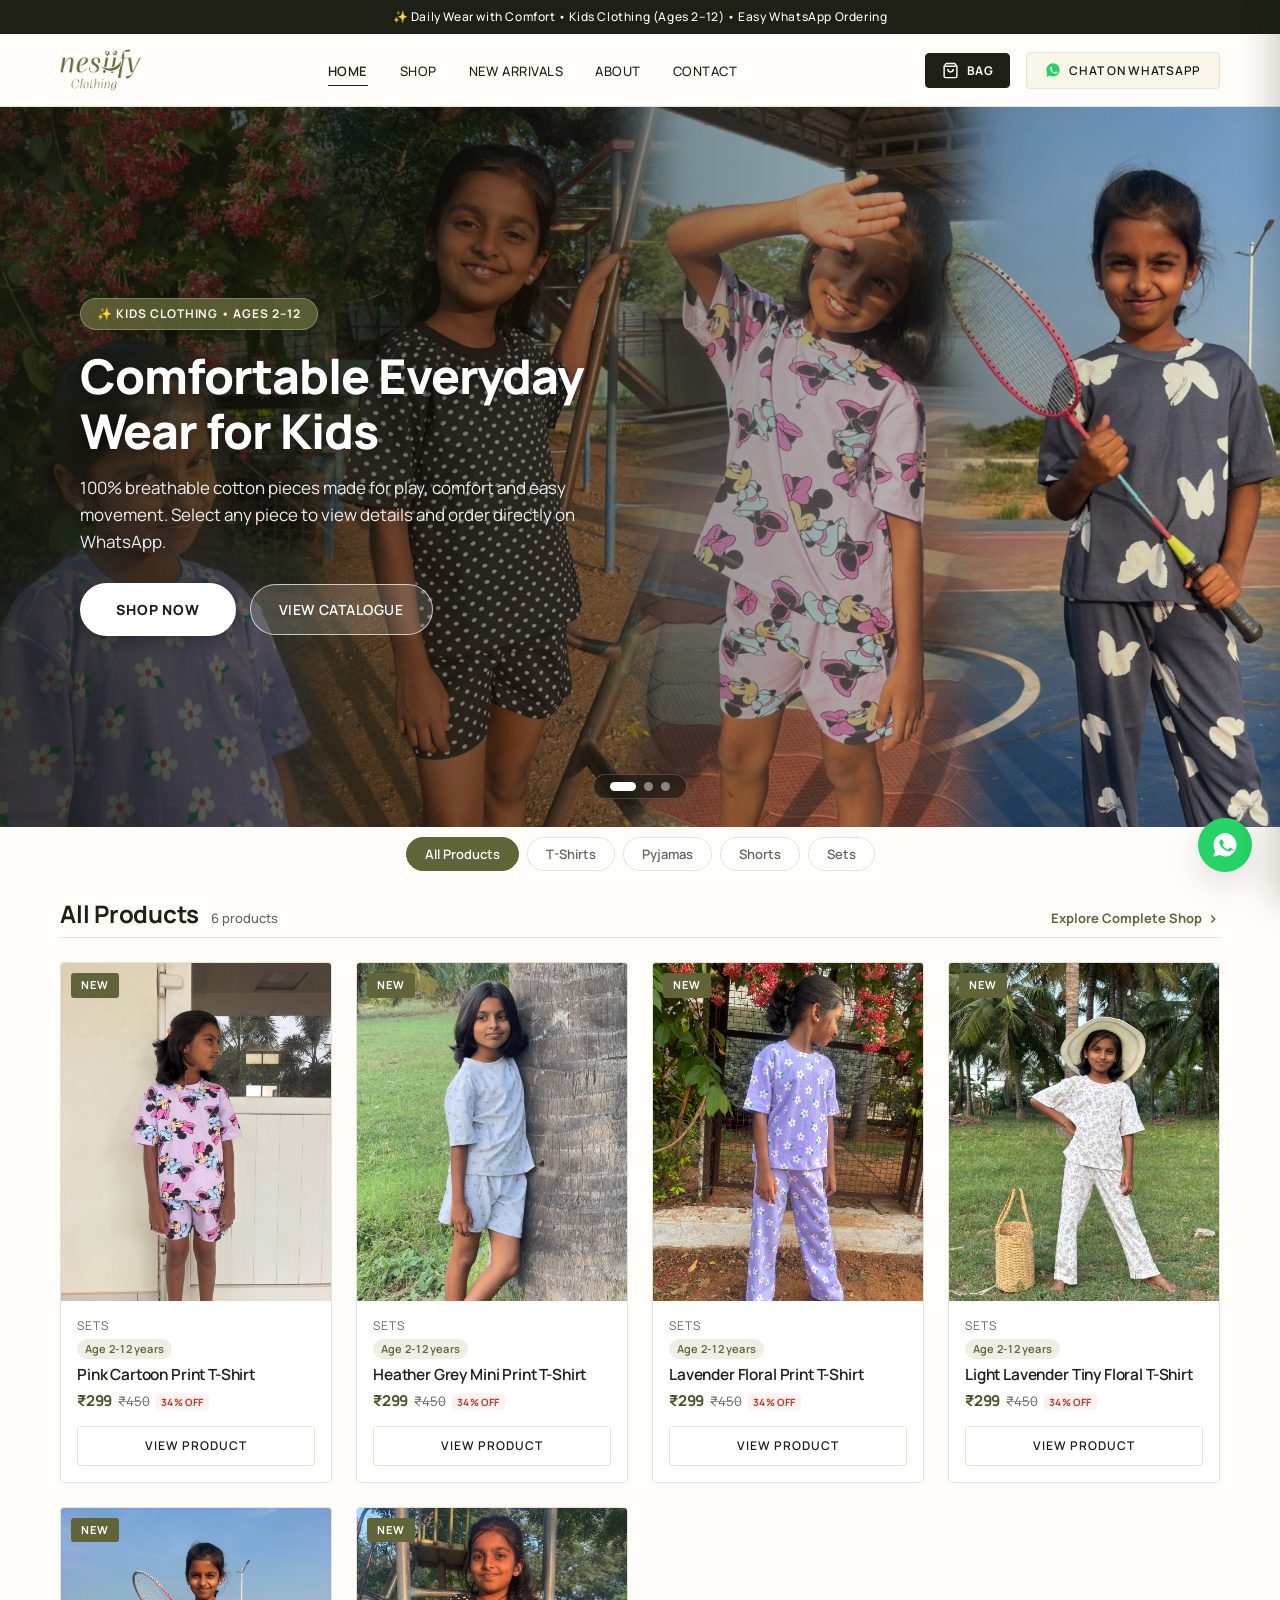
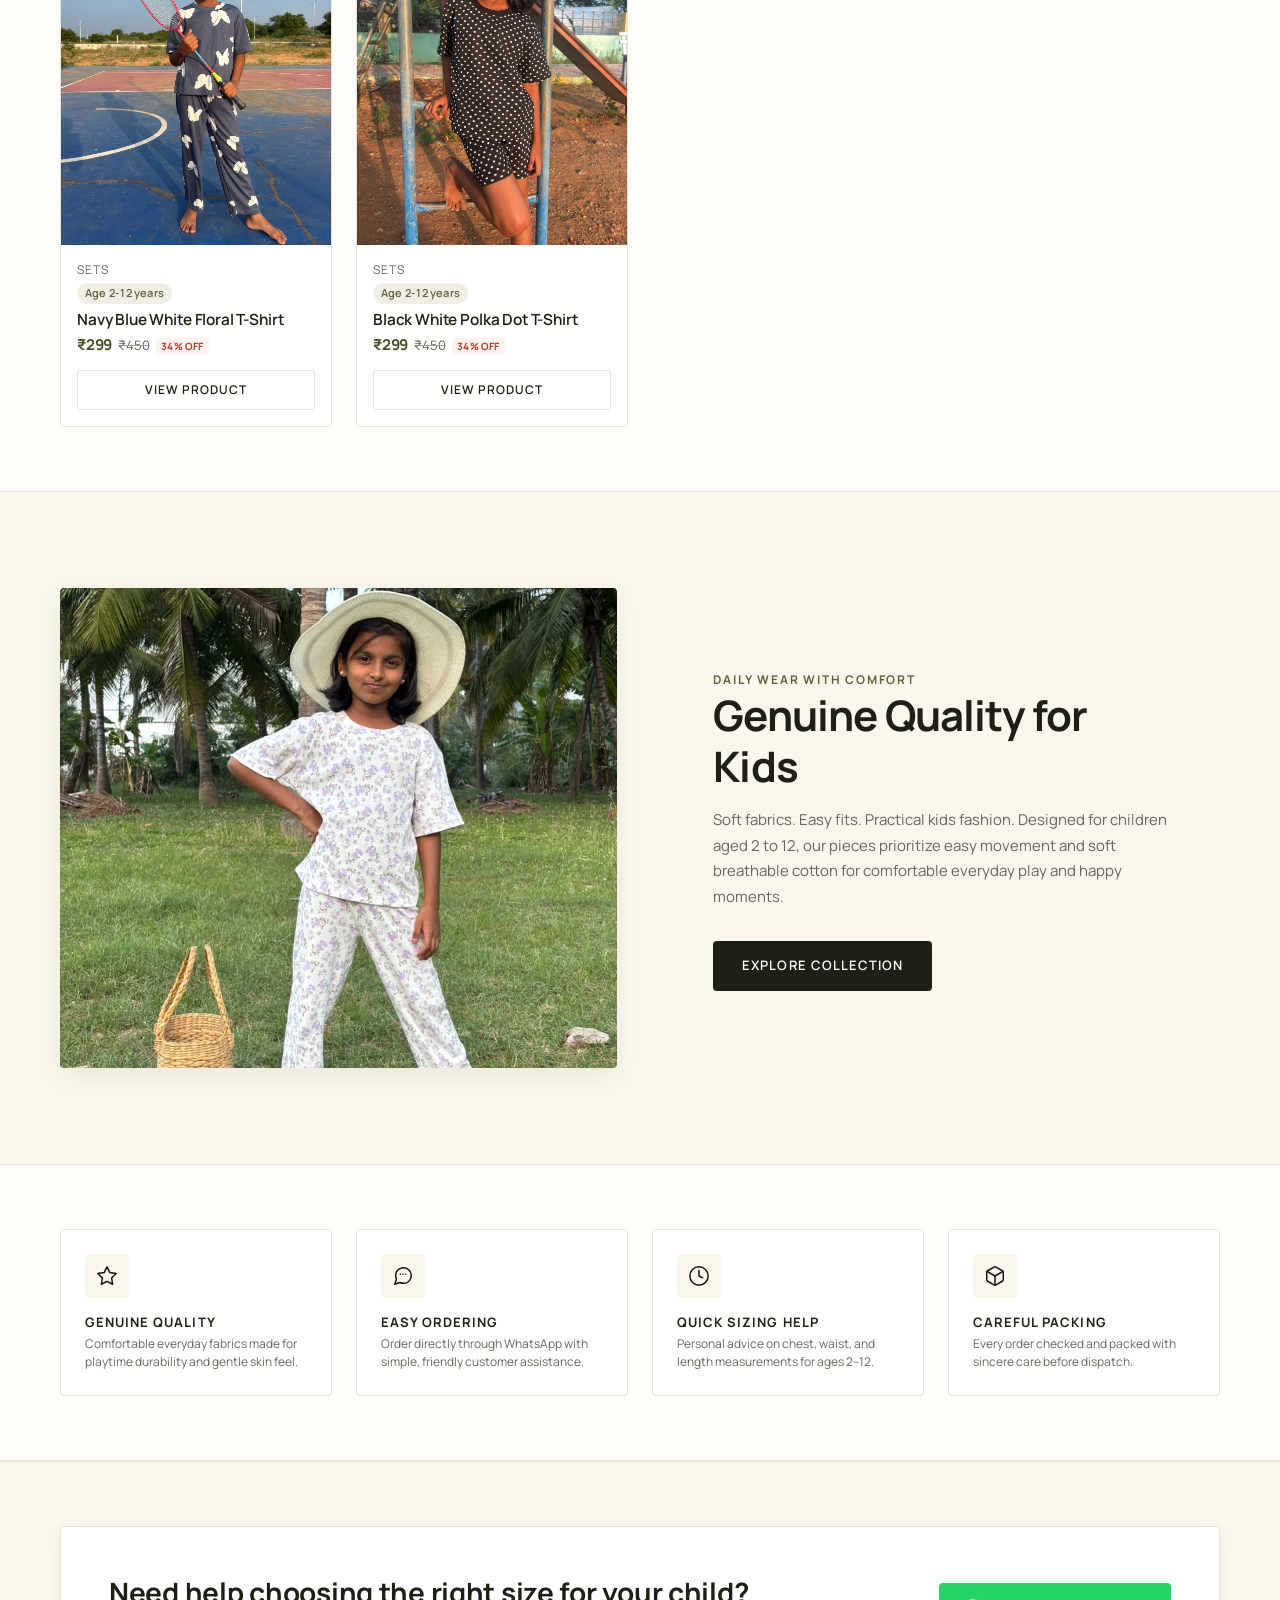
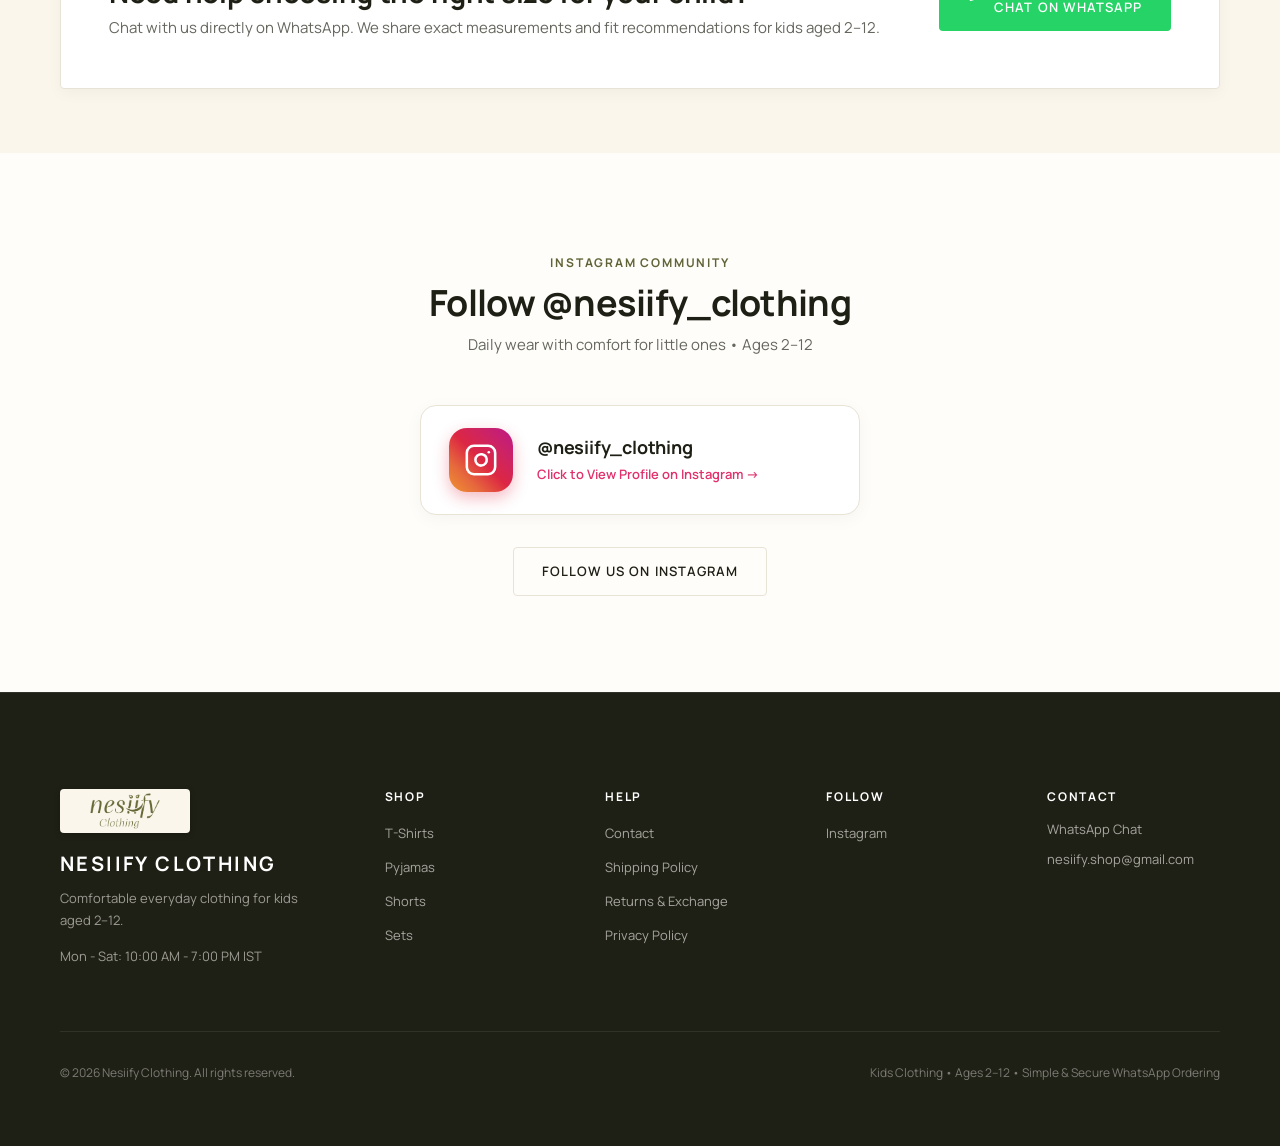
==== commit c4afa43c: "image compresiion" ====
--- a/index.html
+++ b/index.html
@@ -13,6 +13,20 @@
   <meta property="og:description"
     content="Daily wear with comfort. Everyday kidswear designed for comfort, play and easy movement.">
   <meta property="og:type" content="website">
+  <meta property="og:url" content="https://nesiifyclothing.com/">
+  <meta property="og:image" content="https://nesiifyclothing.com/assets/banners/og-preview.jpg">
+  <meta property="og:image:secure_url" content="https://nesiifyclothing.com/assets/banners/og-preview.jpg">
+  <meta property="og:image:type" content="image/jpeg">
+  <meta property="og:image:width" content="1200">
+  <meta property="og:image:height" content="630">
+  <meta property="og:image:alt" content="Nesiify Clothing - Comfortable Everyday Kids Wear">
+
+  <!-- Twitter Card -->
+  <meta name="twitter:card" content="summary_large_image">
+  <meta name="twitter:title" content="Nesiify Clothing | Kids Clothing for Ages 2–12">
+  <meta name="twitter:description"
+    content="Daily wear with comfort. Everyday kidswear designed for comfort, play and easy movement.">
+  <meta name="twitter:image" content="https://nesiifyclothing.com/assets/banners/og-preview.jpg">
 
   <link rel="icon" type="image/webp" href="assets/logo/nesiify_logo.webp">
 
